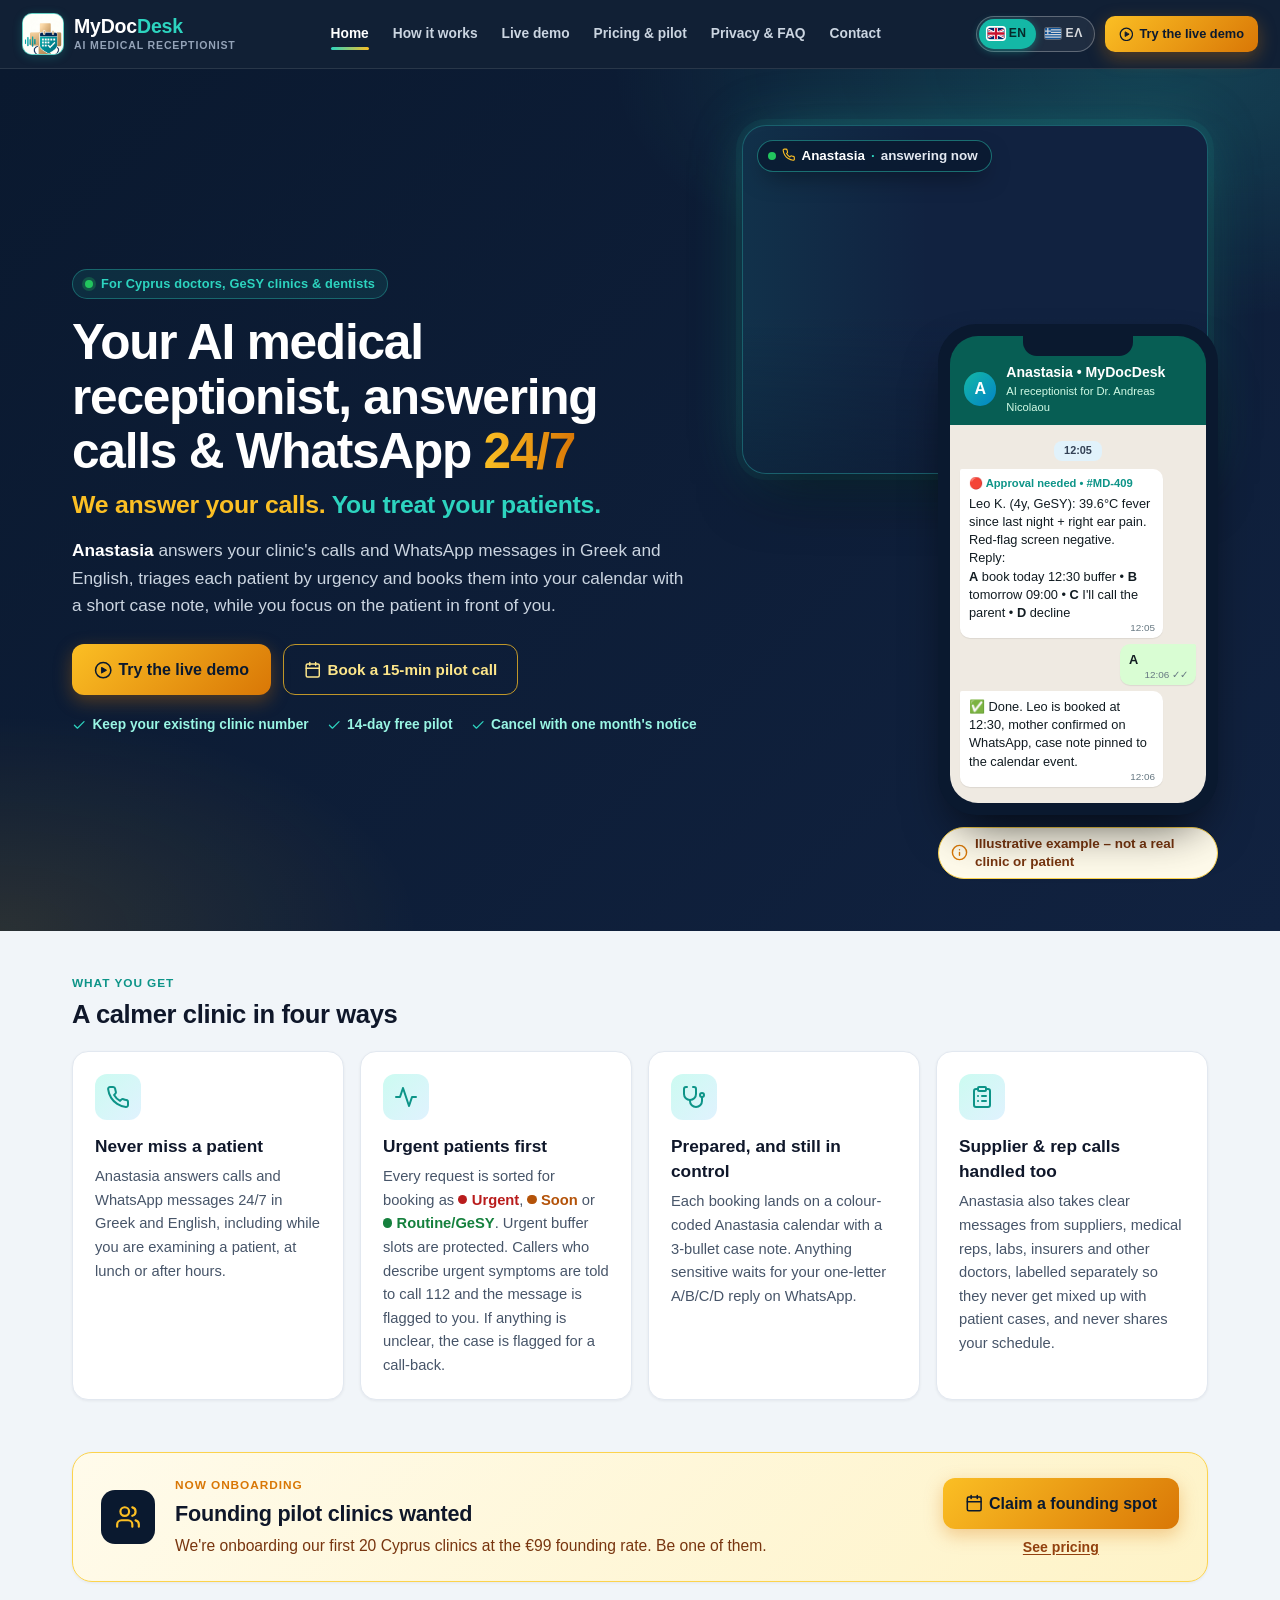
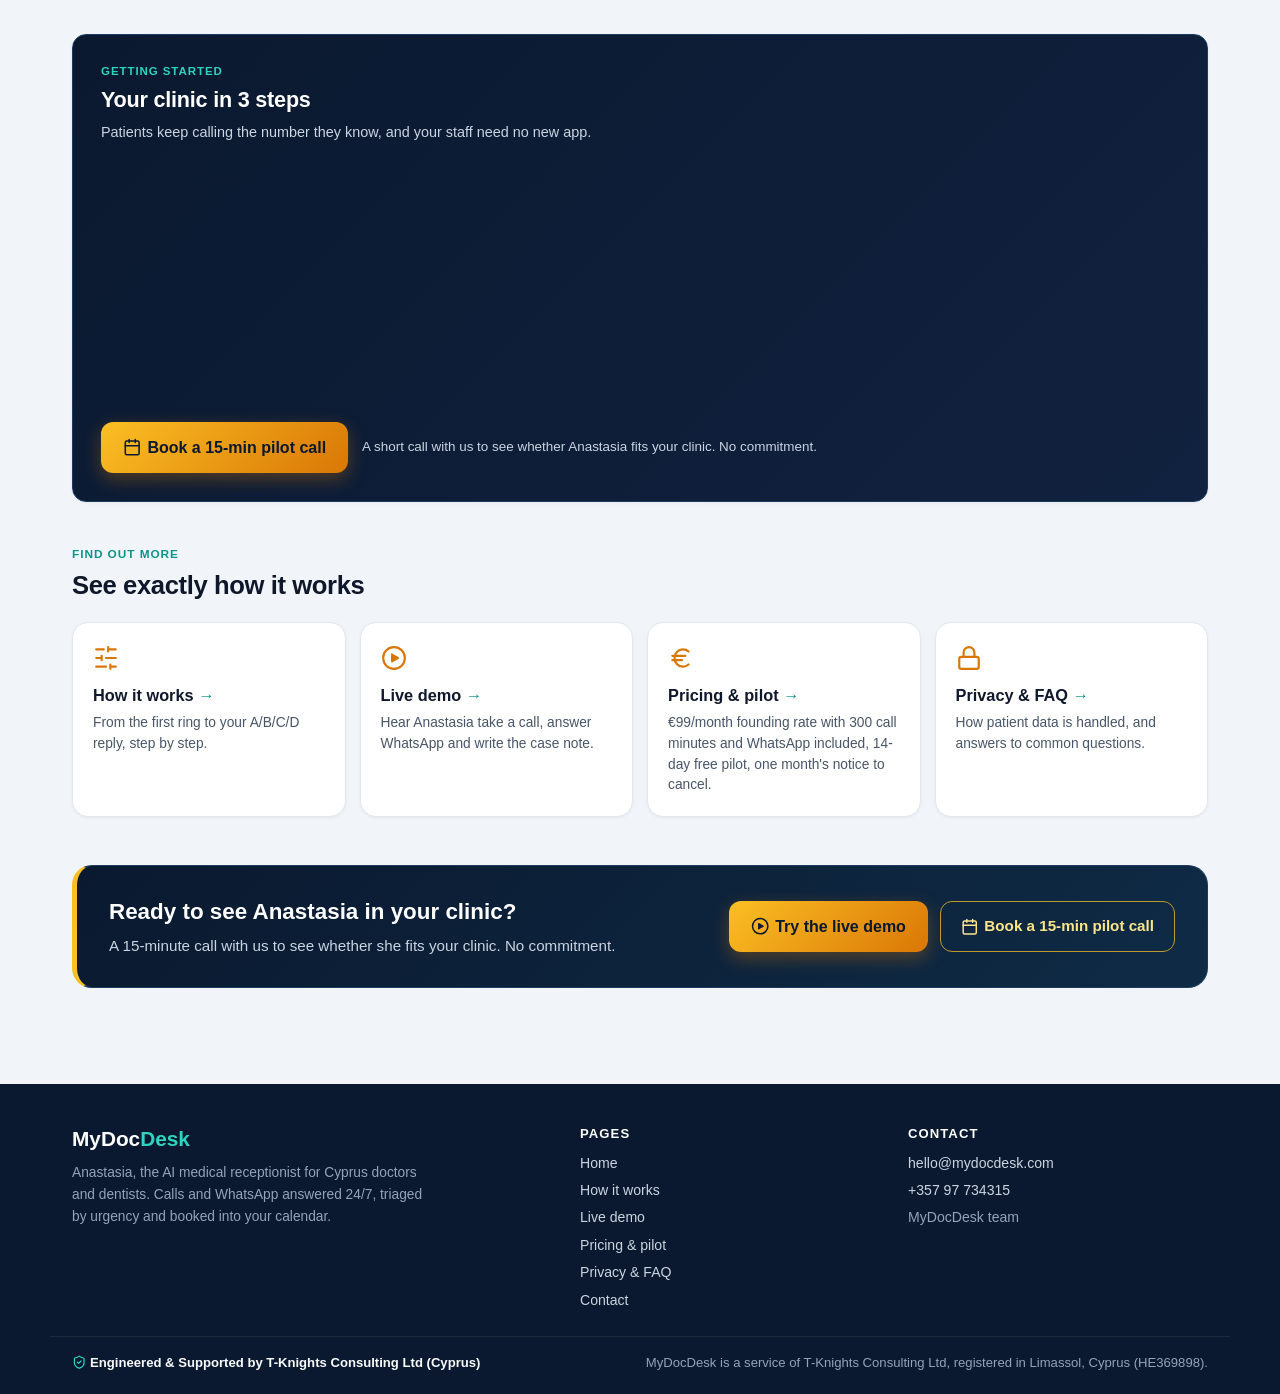
==== index.html @ 10d7e16a "Preview: soften safety/112, retention and AI-disclosure wording (EN/EL); cache-bust 20261103f" ====
<!DOCTYPE html>
<html lang="en">
<head>
  <meta charset="UTF-8" />
  <meta name="viewport" content="width=device-width, initial-scale=1.0" />
  <title data-el="MyDocDesk — AI Ιατρική Γραμματέας για ιατρεία στην Κύπρο">MyDocDesk — AI Medical Receptionist for Cyprus Clinics</title>
  <meta name="description" content="We answer your calls. You treat your patients. MyDocDesk gives Cyprus doctors and dentists an AI medical receptionist, Anastasia, who answers calls and WhatsApp messages 24/7, triages by urgency, writes pre-visit case notes and books patients into the doctor&#x27;s calendar." data-el="Εμείς απαντάμε στις κλήσεις σας. Εσείς φροντίζετε τους ασθενείς σας. Το MyDocDesk δίνει στους γιατρούς και οδοντιάτρους της Κύπρου μια AI ιατρική γραμματέα, την Αναστασία, που απαντά σε κλήσεις και μηνύματα WhatsApp 24/7, ταξινομεί κατά επείγον, συντάσσει σημείωμα πριν από την επίσκεψη και κλείνει ραντεβού στο ημερολόγιο του γιατρού." />
  <link rel="canonical" href="https://mydocdesk.com/" />
  <meta name="theme-color" content="#0a192f" />
  <meta property="og:type" content="website" />
  <meta property="og:site_name" content="MyDocDesk" />
  <meta property="og:url" content="https://mydocdesk.com/" />
  <meta property="og:title" content="MyDocDesk — AI Medical Receptionist for Cyprus Clinics" data-el="MyDocDesk — AI Ιατρική Γραμματέας για ιατρεία στην Κύπρο" />
  <meta property="og:description" content="We answer your calls. You treat your patients. MyDocDesk gives Cyprus doctors and dentists an AI medical receptionist, Anastasia, who answers calls and WhatsApp messages 24/7, triages by urgency, writes pre-visit case notes and books patients into the doctor&#x27;s calendar." data-el="Εμείς απαντάμε στις κλήσεις σας. Εσείς φροντίζετε τους ασθενείς σας. Το MyDocDesk δίνει στους γιατρούς και οδοντιάτρους της Κύπρου μια AI ιατρική γραμματέα, την Αναστασία, που απαντά σε κλήσεις και μηνύματα WhatsApp 24/7, ταξινομεί κατά επείγον, συντάσσει σημείωμα πριν από την επίσκεψη και κλείνει ραντεβού στο ημερολόγιο του γιατρού." />
  <meta property="og:image" content="https://mydocdesk.com/assets/og-preview.png" />
  <meta property="og:image:width" content="1200" />
  <meta property="og:image:height" content="630" />
  <meta property="og:image:alt" content="MyDocDesk — AI Medical Receptionist for Cyprus Clinics" />
  <meta property="og:locale" content="en_GB" />
  <meta property="og:locale:alternate" content="el_GR" />
  <meta name="twitter:card" content="summary_large_image" />
  <meta name="twitter:title" content="MyDocDesk — AI Medical Receptionist for Cyprus Clinics" />
  <meta name="twitter:description" content="We answer your calls. You treat your patients. MyDocDesk gives Cyprus doctors and dentists an AI medical receptionist, Anastasia, who answers calls and WhatsApp messages 24/7, triages by urgency, writes pre-visit case notes and books patients into the doctor&#x27;s calendar." />
  <meta name="twitter:image" content="https://mydocdesk.com/assets/og-preview.png" />
  <meta name="twitter:image:alt" content="MyDocDesk — AI Medical Receptionist for Cyprus Clinics" />
  <link rel="icon" type="image/png" href="./assets/favicon.png" />
  <link rel="apple-touch-icon" href="./assets/icon-schedule-gold-cross.png" />
  <link rel="stylesheet" href="./styles.css?v=20261103f" />
  <link rel="stylesheet" href="./site.css?v=20261103f" />
  <script>
    (function () {
      try {
        var q = new URLSearchParams(location.search).get("lang");
        var l = q === "el" || q === "en" ? q : localStorage.getItem("mydocdesk-lang");
        if (l === "el") {
          document.documentElement.lang = "el";
          document.documentElement.classList.add("i18n-pending");
          setTimeout(function () { document.documentElement.classList.remove("i18n-pending"); }, 2500);
        }
      } catch (e) {}
    })();
  </script>
  <script>
    /* Old single-page links (?tab=, #day-with-anastasia, #privacy-trust) now live on their own pages */
    (function () {
      try {
        var s = new URLSearchParams(location.search), tab = s.get("tab"), h = (location.hash || "").slice(1);
        var demoTabs = ["simulator", "schedule", "marketplace", "logos"];
        if (tab && demoTabs.indexOf(tab) > -1) { location.replace("./demo.html" + location.search + location.hash); return; }
        if (demoTabs.indexOf(h) > -1 || h === "day-with-anastasia") { location.replace("./demo.html" + location.search + "#" + h); return; }
        if (h === "privacy-trust") { location.replace("./privacy-faq.html" + location.search + "#privacy-trust"); }
      } catch (e) {}
    })();
  </script>
  <script>
    /* Opening logo intro: home page only, once per browser session, never with reduced motion */
    (function () {
      try {
        if (sessionStorage.getItem("mydocdesk-intro-seen")) return;
        if (window.matchMedia && matchMedia("(prefers-reduced-motion: reduce)").matches) return;
        if (/[?&]nointro\b/.test(location.search)) return;
        document.documentElement.classList.add("md-intro-on");
      } catch (e) {}
    })();
  </script>
</head>
<body class="mp-page page-home" data-page="home">
  <div class="md-intro" id="md-intro" aria-hidden="true">
    <div class="md-intro-stage">
      <div class="md-intro-halo"></div>
      <div class="md-intro-tile"><img src="./assets/intro-mark.webp" alt="" width="128" height="128" decoding="sync" /></div>
      <div class="md-intro-word" data-no-i18n><span class="brand-name-mydoc">MyDoc</span><span class="brand-name-desk">Desk</span></div>
      <div class="md-intro-wave"><i style="--d:0ms;--h:0.45"></i><i style="--d:90ms;--h:0.8"></i><i style="--d:180ms;--h:1"></i><i style="--d:270ms;--h:0.65"></i><i style="--d:360ms;--h:0.9"></i><i style="--d:450ms;--h:0.55"></i><i style="--d:540ms;--h:0.35"></i></div>
      <div class="md-intro-tag">Intelligent medical reception</div>
    </div>
  </div>
  <script>
    (function () {
      var root = document.documentElement, el = document.getElementById("md-intro");
      if (!el) return;
      if (!root.classList.contains("md-intro-on")) { el.parentNode.removeChild(el); return; }
      try { sessionStorage.setItem("mydocdesk-intro-seen", "1"); } catch (e) {}
      var done = false, evs = ["pointerdown", "keydown", "wheel", "touchstart"];
      function end(skip) {
        if (done) return; done = true;
        evs.forEach(function (n) { window.removeEventListener(n, onSkip, true); });
        el.classList.add(skip ? "is-skip" : "is-out");
        setTimeout(function () { if (el.parentNode) el.parentNode.removeChild(el); root.classList.remove("md-intro-on"); }, skip ? 240 : 480);
      }
      function onSkip() { end(true); }
      evs.forEach(function (n) { window.addEventListener(n, onSkip, { capture: true, passive: true }); });
      setTimeout(function () { end(false); }, 1550);
    })();
  </script>
  <a class="skip-link" href="#main">Skip to content</a>
  <header class="site-header" id="site-header">
    <div class="site-header-inner">
      <a class="site-brand" href="./index.html" aria-label="MyDocDesk home">
        <img src="./assets/icon-schedule-gold-cross.png" alt="MyDocDesk Logo" class="brand-logo-img" width="44" height="44" />
        <span class="site-brand-text">
          <span class="site-brand-name" data-no-i18n><span class="brand-name-mydoc">MyDoc</span><span class="brand-name-desk">Desk</span></span>
          <span class="site-brand-tag">AI Medical Receptionist</span>
        </span>
      </a>
      <nav class="site-nav" id="site-nav" aria-label="Main menu">
        <a href="./index.html" class="site-nav-link active" aria-current="page" data-page="home">Home</a>
        <a href="./how-it-works.html" class="site-nav-link" data-page="how">How it works</a>
        <a href="./demo.html" class="site-nav-link" data-page="demo">Live demo</a>
        <a href="./pricing.html" class="site-nav-link" data-page="pricing">Pricing &amp; pilot</a>
        <a href="./privacy-faq.html" class="site-nav-link" data-page="privacy">Privacy &amp; FAQ</a>
        <a href="./contact.html" class="site-nav-link" data-page="contact">Contact</a>
        <a href="./demo.html" class="pilot-cta-btn site-nav-cta"><svg class="ico ico-play" viewBox="0 0 24 24" width="1em" height="1em" fill="none" stroke="currentColor" stroke-width="2" stroke-linecap="round" stroke-linejoin="round" aria-hidden="true" focusable="false"><circle cx="12" cy="12" r="10"/><path d="M10 8.5v7l6-3.5z" fill="currentColor" stroke-width="1.5"/></svg> Try the live demo</a>
      </nav>
      <div class="site-header-actions">
        <div class="lang-switch" id="lang-switch" role="group" aria-label="Language / Γλώσσα">
          <button type="button" class="lang-switch-btn active" data-lang="en" aria-pressed="true" onclick="setSiteLanguage('en')" title="English" lang="en"><svg class="flag-ico" viewBox="0 0 60 30" width="16" height="11" preserveAspectRatio="xMidYMid slice" aria-hidden="true" focusable="false"><clipPath id="flag-uk-t"><path d="M30,15 h30 v15 z v15 h-30 z h-30 v-15 z v-15 h30 z"/></clipPath><path d="M0,0 v30 h60 v-30 z" fill="#012169"/><path d="M0,0 L60,30 M60,0 L0,30" stroke="#fff" stroke-width="6"/><path d="M0,0 L60,30 M60,0 L0,30" clip-path="url(#flag-uk-t)" stroke="#C8102E" stroke-width="4"/><path d="M30,0 v30 M0,15 h60" stroke="#fff" stroke-width="10"/><path d="M30,0 v30 M0,15 h60" stroke="#C8102E" stroke-width="6"/></svg><span>EN</span></button>
          <button type="button" class="lang-switch-btn" data-lang="el" aria-pressed="false" onclick="setSiteLanguage('el')" title="Ελληνικά" lang="el"><svg class="flag-ico" viewBox="0 0 27 18" width="16" height="11" preserveAspectRatio="xMidYMid slice" aria-hidden="true" focusable="false"><rect width="27" height="18" fill="#0D5EAF"/><path fill="#fff" d="M0 2h27v2H0zM0 6h27v2H0zM0 10h27v2H0zM0 14h27v2H0z"/><rect width="10" height="10" fill="#0D5EAF"/><path fill="#fff" d="M4 0h2v10H4zM0 4h10v2H0z"/></svg><span>ΕΛ</span></button>
        </div>
        <a href="./demo.html" class="pilot-cta-btn header-cta"><svg class="ico ico-play" viewBox="0 0 24 24" width="1em" height="1em" fill="none" stroke="currentColor" stroke-width="2" stroke-linecap="round" stroke-linejoin="round" aria-hidden="true" focusable="false"><circle cx="12" cy="12" r="10"/><path d="M10 8.5v7l6-3.5z" fill="currentColor" stroke-width="1.5"/></svg> Try the live demo</a>
        <button type="button" class="nav-toggle" id="nav-toggle" aria-expanded="false" aria-controls="site-nav" aria-label="Open menu">
          <svg viewBox="0 0 24 24" width="22" height="22" aria-hidden="true" focusable="false"><path class="nt-open" d="M3 6h18M3 12h18M3 18h18" stroke="currentColor" stroke-width="2.2" stroke-linecap="round" fill="none"/><path class="nt-close" d="M5 5l14 14M19 5L5 19" stroke="currentColor" stroke-width="2.2" stroke-linecap="round" fill="none"/></svg>
        </button>
      </div>
    </div>
  </header>

  <main class="mp-main" id="main">
    <section class="mp-hero">
      <div class="mp-hero-copy">
        <div class="mp-eyebrow mp-eyebrow-light"><span class="pulse-dot" aria-hidden="true"></span><span>For Cyprus doctors, GeSY clinics &amp; dentists</span></div>
        <h1>Your AI medical receptionist, answering calls &amp; WhatsApp <span class="mp-hl">24/7</span></h1>
        <p class="mp-tagline"><span class="mp-tag-a">We answer your calls.</span> <span class="mp-tag-b">You treat your patients.</span></p>
        <p class="mp-hero-lead"><strong>Anastasia</strong> answers your clinic's calls and WhatsApp messages in Greek and English, triages each patient by urgency and books them into your calendar with a short case note, while you focus on the patient in front of you.</p>
        <div class="mp-hero-actions">
          <a href="./demo.html" class="pilot-cta-btn large"><svg class="ico ico-play" viewBox="0 0 24 24" width="1em" height="1em" fill="none" stroke="currentColor" stroke-width="2" stroke-linecap="round" stroke-linejoin="round" aria-hidden="true" focusable="false"><circle cx="12" cy="12" r="10"/><path d="M10 8.5v7l6-3.5z" fill="currentColor" stroke-width="1.5"/></svg> Try the live demo</a>
          <a href="./contact.html" class="mp-btn-ghost js-pilot-cta" id="btn-pilot-hero"><svg class="ico ico-calendar" viewBox="0 0 24 24" width="1em" height="1em" fill="none" stroke="currentColor" stroke-width="2" stroke-linecap="round" stroke-linejoin="round" aria-hidden="true" focusable="false"><rect x="3" y="4" width="18" height="18" rx="2"/><path d="M16 2v4M8 2v4M3 10h18"/></svg> Book a 15-min pilot call</a>
        </div>
        <ul class="mp-hero-facts">
          <li><svg class="ico ico-check" viewBox="0 0 24 24" width="1em" height="1em" fill="none" stroke="currentColor" stroke-width="2" stroke-linecap="round" stroke-linejoin="round" aria-hidden="true" focusable="false"><path d="M20 6 9 17l-5-5"/></svg> Keep your existing clinic number</li>
          <li><svg class="ico ico-check" viewBox="0 0 24 24" width="1em" height="1em" fill="none" stroke="currentColor" stroke-width="2" stroke-linecap="round" stroke-linejoin="round" aria-hidden="true" focusable="false"><path d="M20 6 9 17l-5-5"/></svg> 14-day free pilot</li>
          <li><svg class="ico ico-check" viewBox="0 0 24 24" width="1em" height="1em" fill="none" stroke="currentColor" stroke-width="2" stroke-linecap="round" stroke-linejoin="round" aria-hidden="true" focusable="false"><path d="M20 6 9 17l-5-5"/></svg> Cancel with one month's notice</li>
        </ul>
      </div>
      <figure class="mp-hero-photo">
        <picture>
          <source type="image/webp" srcset="./assets/hero/anastasia-reception-480.webp 480w, ./assets/hero/anastasia-reception-768.webp 768w, ./assets/hero/anastasia-reception-1024.webp 1024w" sizes="(max-width: 900px) calc(100vw - 32px), 520px" />
          <img src="./assets/hero/anastasia-reception-768.jpg" width="768" height="576" fetchpriority="high" decoding="async"
               alt="A smiling receptionist with a headset at a bright clinic reception desk: Anastasia answers your clinic&#x27;s phone" />
        </picture>
        <figcaption class="mp-hero-chip"><span class="mp-chip-dot" aria-hidden="true"></span><span class="mp-chip-ico" aria-hidden="true"><svg class="ico ico-phone" viewBox="0 0 24 24" width="1em" height="1em" fill="none" stroke="currentColor" stroke-width="2" stroke-linecap="round" stroke-linejoin="round" aria-hidden="true" focusable="false"><path d="M22 16.92v3a2 2 0 0 1-2.18 2 19.79 19.79 0 0 1-8.63-3.07 19.5 19.5 0 0 1-6-6 19.79 19.79 0 0 1-3.07-8.67A2 2 0 0 1 4.11 2h3a2 2 0 0 1 2 1.72c.13.96.36 1.9.7 2.81a2 2 0 0 1-.45 2.11L8.09 9.91a16 16 0 0 0 6 6l1.27-1.27a2 2 0 0 1 2.11-.45c.91.34 1.85.57 2.81.7A2 2 0 0 1 22 16.92z"/></svg></span> <strong>Anastasia</strong> <span class="mp-chip-sep" aria-hidden="true">·</span> <span>answering now</span></figcaption>
      </figure>
      <div class="mp-hero-visual">
        <div class="phone-frame mp-hero-phone" role="img" aria-label="Example: the doctor approves an urgent booking on WhatsApp with one letter">
          <div class="phone-notch" aria-hidden="true"></div>
          <div class="phone-header">
            <div class="phone-avatar" aria-hidden="true">A</div>
            <div>
              <div class="phone-contact">Anastasia • MyDocDesk</div>
              <div class="phone-status">AI receptionist for Dr. Andreas Nicolaou</div>
            </div>
          </div>
          <div class="phone-thread">
              <div class="day-time-sep">12:05</div>
              <div class="bubble in">
                <div class="bubble-tag">🔴 Approval needed • #MD-409</div>
                Leo K. (4y, GeSY): 39.6°C fever since last night + right ear pain. Red-flag screen negative. Reply:<br/>
                <strong>A</strong> book today 12:30 buffer • <strong>B</strong> tomorrow 09:00 • <strong>C</strong> I'll call the parent • <strong>D</strong> decline
                <span class="bubble-meta">12:05</span>
              </div>
              <div class="bubble out">A<span class="bubble-meta">12:06 ✓✓</span></div>
              <div class="bubble in">
                ✅ Done. Leo is booked at 12:30, mother confirmed on WhatsApp, case note pinned to the calendar event.
                <span class="bubble-meta">12:06</span>
              </div>
          </div>
        </div>
        <p class="mp-illustrative"><svg class="ico ico-info" viewBox="0 0 24 24" width="1em" height="1em" fill="none" stroke="currentColor" stroke-width="2" stroke-linecap="round" stroke-linejoin="round" aria-hidden="true" focusable="false"><circle cx="12" cy="12" r="10"/><path d="M12 16v-4M12 8h.01"/></svg><span>Illustrative example – not a real clinic or patient</span></p>
      </div>
    </section>

    <section class="mp-section" aria-labelledby="benefits-title">
      <div class="mp-section-head">
        <div class="mp-eyebrow">What you get</div>
        <h2 id="benefits-title">A calmer clinic in four ways</h2>
      </div>
      <div class="mp-benefits mp-benefits-4">
        <article class="mp-benefit">
          <div class="mp-benefit-ico" aria-hidden="true"><svg class="ico ico-phone" viewBox="0 0 24 24" width="1em" height="1em" fill="none" stroke="currentColor" stroke-width="2" stroke-linecap="round" stroke-linejoin="round" aria-hidden="true" focusable="false"><path d="M22 16.92v3a2 2 0 0 1-2.18 2 19.79 19.79 0 0 1-8.63-3.07 19.5 19.5 0 0 1-6-6 19.79 19.79 0 0 1-3.07-8.67A2 2 0 0 1 4.11 2h3a2 2 0 0 1 2 1.72c.13.96.36 1.9.7 2.81a2 2 0 0 1-.45 2.11L8.09 9.91a16 16 0 0 0 6 6l1.27-1.27a2 2 0 0 1 2.11-.45c.91.34 1.85.57 2.81.7A2 2 0 0 1 22 16.92z"/></svg></div>
          <h3>Never miss a patient</h3>
          <p>Anastasia answers calls and WhatsApp messages 24/7 in Greek and English, including while you are examining a patient, at lunch or after hours.</p>
        </article>
        <article class="mp-benefit">
          <div class="mp-benefit-ico" aria-hidden="true"><svg class="ico ico-activity" viewBox="0 0 24 24" width="1em" height="1em" fill="none" stroke="currentColor" stroke-width="2" stroke-linecap="round" stroke-linejoin="round" aria-hidden="true" focusable="false"><path d="M22 12h-4l-3 9L9 3l-3 9H2"/></svg></div>
          <h3>Urgent patients first</h3>
          <p>Every request is sorted for booking as <strong class="tri-t p1">Urgent</strong>, <strong class="tri-t p2">Soon</strong> or <strong class="tri-t p3">Routine/GeSY</strong>. Urgent buffer slots are protected. Callers who describe urgent symptoms are told to call 112 and the message is flagged to you. If anything is unclear, the case is flagged for a call-back.</p>
        </article>
        <article class="mp-benefit">
          <div class="mp-benefit-ico" aria-hidden="true"><svg class="ico ico-stethoscope" viewBox="0 0 24 24" width="1em" height="1em" fill="none" stroke="currentColor" stroke-width="2" stroke-linecap="round" stroke-linejoin="round" aria-hidden="true" focusable="false"><path d="M5 2H4a2 2 0 0 0-2 2v5a6 6 0 0 0 12 0V4a2 2 0 0 0-2-2h-1"/><path d="M8 15v1a6 6 0 0 0 12 0v-4"/><circle cx="20" cy="10" r="2"/></svg></div>
          <h3>Prepared, and still in control</h3>
          <p>Each booking lands on a colour-coded Anastasia calendar with a 3-bullet case note. Anything sensitive waits for your one-letter A/B/C/D reply on WhatsApp.</p>
        </article>
        <article class="mp-benefit" id="benefit-nonpatient">
          <div class="mp-benefit-ico" aria-hidden="true"><svg class="ico ico-clipboard" viewBox="0 0 24 24" width="1em" height="1em" fill="none" stroke="currentColor" stroke-width="2" stroke-linecap="round" stroke-linejoin="round" aria-hidden="true" focusable="false"><rect x="8" y="2" width="8" height="4" rx="1"/><path d="M16 4h2a2 2 0 0 1 2 2v14a2 2 0 0 1-2 2H6a2 2 0 0 1-2-2V6a2 2 0 0 1 2-2h2"/><path d="M12 11h4M12 16h4M8 11h.01M8 16h.01"/></svg></div>
          <h3>Supplier &amp; rep calls handled too</h3>
          <p>Anastasia also takes clear messages from suppliers, medical reps, labs, insurers and other doctors, labelled separately so they never get mixed up with patient cases, and never shares your schedule.</p>
        </article>
      </div>
    </section>

    <section class="mp-section mp-pilot-band-wrap" aria-labelledby="pilot-band-title">
      <div class="mp-pilot-band">
        <div class="mp-pilot-band-ico" aria-hidden="true"><svg class="ico ico-users" viewBox="0 0 24 24" width="1em" height="1em" fill="none" stroke="currentColor" stroke-width="2" stroke-linecap="round" stroke-linejoin="round" aria-hidden="true" focusable="false"><path d="M16 21v-2a4 4 0 0 0-4-4H6a4 4 0 0 0-4 4v2"/><circle cx="9" cy="7" r="4"/><path d="M22 21v-2a4 4 0 0 0-3-3.87M16 3.13a4 4 0 0 1 0 7.75"/></svg></div>
        <div class="mp-pilot-band-copy">
          <div class="mp-eyebrow">Now onboarding</div>
          <h2 id="pilot-band-title">Founding pilot clinics wanted</h2>
          <p>We're onboarding our first 20 Cyprus clinics at the €99 founding rate. Be one of them.</p>
        </div>
        <div class="mp-pilot-band-actions">
          <a href="./contact.html" class="pilot-cta-btn js-pilot-cta large"><svg class="ico ico-calendar" viewBox="0 0 24 24" width="1em" height="1em" fill="none" stroke="currentColor" stroke-width="2" stroke-linecap="round" stroke-linejoin="round" aria-hidden="true" focusable="false"><rect x="3" y="4" width="18" height="18" rx="2"/><path d="M16 2v4M8 2v4M3 10h18"/></svg> Claim a founding spot</a>
          <a href="./pricing.html" class="mp-pilot-band-link">See pricing</a>
        </div>
      </div>
    </section>

    <div class="mp-steps-wrap">
      <section class="info-section setup-section" id="clinic-3-steps" aria-labelledby="setup-title">
        <div class="info-section-head">
          <div class="info-eyebrow">Getting started</div>
          <h2 id="setup-title" class="info-title">Your clinic in 3 steps</h2>
          <p class="info-lead">Patients keep calling the number they know, and your staff need no new app.</p>
        </div>
        <ol class="setup-steps">
          <li class="setup-step">
            <span class="setup-num" aria-hidden="true">1</span>
            <h3>Forward your existing number</h3>
            <p>Set your clinic landline or mobile to forward calls to Anastasia <strong>when the line is busy or not answered</strong>. Patients keep calling the number they already know.</p>
            <p class="setup-note"><svg class="ico ico-phone" viewBox="0 0 24 24" width="1em" height="1em" fill="none" stroke="currentColor" stroke-width="2" stroke-linecap="round" stroke-linejoin="round" aria-hidden="true" focusable="false"><path d="M22 16.92v3a2 2 0 0 1-2.18 2 19.79 19.79 0 0 1-8.63-3.07 19.5 19.5 0 0 1-6-6 19.79 19.79 0 0 1-3.07-8.67A2 2 0 0 1 4.11 2h3a2 2 0 0 1 2 1.72c.13.96.36 1.9.7 2.81a2 2 0 0 1-.45 2.11L8.09 9.91a16 16 0 0 0 6 6l1.27-1.27a2 2 0 0 1 2.11-.45c.91.34 1.85.57 2.81.7A2 2 0 0 1 22 16.92z"/></svg> Landlines work too. Conditional call forwarding (busy / no answer) is a standard feature on most landline and mobile plans.</p>
          </li>
          <li class="setup-step">
            <span class="setup-num" aria-hidden="true">2</span>
            <h3>Set up your clinic WhatsApp</h3>
            <p>Anastasia answers on the official WhatsApp Business Platform, either on a dedicated MyDocDesk line for your clinic or on your existing business number moved to the platform. She answers messages and voice notes, sends confirmations and collects photos or lab results before the visit.</p>
          </li>
          <li class="setup-step">
            <span class="setup-num" aria-hidden="true">3</span>
            <h3>Choose your rules</h3>
            <p>Set your booking hours, which slots are kept as urgent buffers, and what needs your A/B/C/D approval. Change them at any time.</p>
          </li>
        </ol>
        <div class="setup-cta-row">
          <a href="./contact.html" class="pilot-cta-btn js-pilot-cta large" id="btn-pilot-steps"><svg class="ico ico-calendar" viewBox="0 0 24 24" width="1em" height="1em" fill="none" stroke="currentColor" stroke-width="2" stroke-linecap="round" stroke-linejoin="round" aria-hidden="true" focusable="false"><rect x="3" y="4" width="18" height="18" rx="2"/><path d="M16 2v4M8 2v4M3 10h18"/></svg> Book a 15-min pilot call</a>
          <span class="setup-cta-note">A short call with us to see whether Anastasia fits your clinic. No commitment.</span>
        </div>
      </section>
    </div>

    <section class="mp-section mp-explore" aria-labelledby="explore-title">
      <div class="mp-section-head">
        <div class="mp-eyebrow">Find out more</div>
        <h2 id="explore-title">See exactly how it works</h2>
      </div>
      <div class="mp-explore-grid">
        <a class="mp-explore-card" href="./how-it-works.html">
          <span class="mp-explore-ico" aria-hidden="true"><svg class="ico ico-sliders" viewBox="0 0 24 24" width="1em" height="1em" fill="none" stroke="currentColor" stroke-width="2" stroke-linecap="round" stroke-linejoin="round" aria-hidden="true" focusable="false"><path d="M21 4h-7M10 4H3M21 12h-9M8 12H3M21 20h-5M12 20H3M14 2v4M8 10v4M16 18v4"/></svg></span>
          <strong>How it works</strong>
          <span>From the first ring to your A/B/C/D reply, step by step.</span>
        </a>
        <a class="mp-explore-card" href="./demo.html">
          <span class="mp-explore-ico" aria-hidden="true"><svg class="ico ico-play" viewBox="0 0 24 24" width="1em" height="1em" fill="none" stroke="currentColor" stroke-width="2" stroke-linecap="round" stroke-linejoin="round" aria-hidden="true" focusable="false"><circle cx="12" cy="12" r="10"/><path d="M10 8.5v7l6-3.5z" fill="currentColor" stroke-width="1.5"/></svg></span>
          <strong>Live demo</strong>
          <span>Hear Anastasia take a call, answer WhatsApp and write the case note.</span>
        </a>
        <a class="mp-explore-card" href="./pricing.html">
          <span class="mp-explore-ico" aria-hidden="true"><svg class="ico ico-euro" viewBox="0 0 24 24" width="1em" height="1em" fill="none" stroke="currentColor" stroke-width="2" stroke-linecap="round" stroke-linejoin="round" aria-hidden="true" focusable="false"><path d="M4 10h12M4 14h9"/><path d="M19 6a7.7 7.7 0 0 0-5.2-2A7.9 7.9 0 0 0 6 12c0 4.4 3.5 8 7.8 8 2 0 3.8-.8 5.2-2"/></svg></span>
          <strong>Pricing &amp; pilot</strong>
          <span>€99/month founding rate with 300 call minutes and WhatsApp included, 14-day free pilot, one month's notice to cancel.</span>
        </a>
        <a class="mp-explore-card" href="./privacy-faq.html">
          <span class="mp-explore-ico" aria-hidden="true"><svg class="ico ico-lock" viewBox="0 0 24 24" width="1em" height="1em" fill="none" stroke="currentColor" stroke-width="2" stroke-linecap="round" stroke-linejoin="round" aria-hidden="true" focusable="false"><rect x="3" y="11" width="18" height="11" rx="2"/><path d="M7 11V7a5 5 0 0 1 10 0v4"/></svg></span>
          <strong>Privacy &amp; FAQ</strong>
          <span>How patient data is handled, and answers to common questions.</span>
        </a>
      </div>
    </section>

    <section class="mp-cta-band" aria-label="Book a pilot call">
      <div class="mp-cta-copy">
        <h2>Ready to see Anastasia in your clinic?</h2>
        <p>A 15-minute call with us to see whether she fits your clinic. No commitment.</p>
      </div>
      <div class="mp-cta-actions">
        <a href="./demo.html" class="pilot-cta-btn large"><svg class="ico ico-play" viewBox="0 0 24 24" width="1em" height="1em" fill="none" stroke="currentColor" stroke-width="2" stroke-linecap="round" stroke-linejoin="round" aria-hidden="true" focusable="false"><circle cx="12" cy="12" r="10"/><path d="M10 8.5v7l6-3.5z" fill="currentColor" stroke-width="1.5"/></svg> Try the live demo</a>
        <a href="./contact.html" class="mp-btn-ghost js-pilot-cta"><svg class="ico ico-calendar" viewBox="0 0 24 24" width="1em" height="1em" fill="none" stroke="currentColor" stroke-width="2" stroke-linecap="round" stroke-linejoin="round" aria-hidden="true" focusable="false"><rect x="3" y="4" width="18" height="18" rx="2"/><path d="M16 2v4M8 2v4M3 10h18"/></svg> Book a 15-min pilot call</a>
      </div>
    </section>
  </main>

  <footer class="site-footer mp-footer">
    <div class="mp-footer-grid">
      <div class="mp-footer-col mp-footer-brand">
        <div class="mp-footer-logo" data-no-i18n><span class="brand-name-mydoc">MyDoc</span><span class="brand-name-desk">Desk</span></div>
        <p>Anastasia, the AI medical receptionist for Cyprus doctors and dentists. Calls and WhatsApp answered 24/7, triaged by urgency and booked into your calendar.</p>
      </div>
      <nav class="mp-footer-col" aria-label="Footer menu">
        <div class="mp-footer-title">Pages</div>
        <ul>
          <li><a href="./index.html">Home</a></li>
          <li><a href="./how-it-works.html">How it works</a></li>
          <li><a href="./demo.html">Live demo</a></li>
          <li><a href="./pricing.html">Pricing &amp; pilot</a></li>
          <li><a href="./privacy-faq.html">Privacy &amp; FAQ</a></li>
          <li><a href="./contact.html">Contact</a></li>
        </ul>
      </nav>
      <div class="mp-footer-col">
        <div class="mp-footer-title">Contact</div>
        <ul>
          <li><a href="mailto:hello@mydocdesk.com" data-no-i18n>hello@mydocdesk.com</a></li>
          <li><a href="tel:+35797734315" data-no-i18n>+357 97 734315</a></li>
          <li>MyDocDesk team</li>
        </ul>
      </div>
    </div>
    <div class="mp-footer-bottom">
      <div class="site-footer-trust" data-no-i18n><svg class="ico ico-shield-check" viewBox="0 0 24 24" width="1em" height="1em" fill="none" stroke="currentColor" stroke-width="2" stroke-linecap="round" stroke-linejoin="round" aria-hidden="true" focusable="false"><path d="M20 13c0 5-3.5 7.5-7.66 8.95a1 1 0 0 1-.67-.01C7.5 20.5 4 18 4 13V6a1 1 0 0 1 1-1c2 0 4.5-1.2 6.24-2.72a1.17 1.17 0 0 1 1.52 0C14.51 3.81 17 5 19 5a1 1 0 0 1 1 1z"/><path d="m9 12 2 2 4-4"/></svg> <strong>Engineered &amp; Supported by T-Knights Consulting Ltd (Cyprus)</strong></div>
      <div class="site-footer-legal">MyDocDesk is a service of T-Knights Consulting Ltd, registered in Limassol, Cyprus (HE369898).</div>
    </div>
  </footer>

  <nav class="mobile-quick-jump mp-bottom-bar" aria-label="Quick links">
    <a href="./index.html" class="mjump-btn active" aria-current="page"><span class="mj-ico" aria-hidden="true"><svg class="ico ico-home" viewBox="0 0 24 24" width="1em" height="1em" fill="none" stroke="currentColor" stroke-width="2" stroke-linecap="round" stroke-linejoin="round" aria-hidden="true" focusable="false"><path d="M3 9.5 12 3l9 6.5V20a1 1 0 0 1-1 1h-5v-6H9v6H4a1 1 0 0 1-1-1z"/></svg></span><span class="mj-lbl">Home</span></a>
    <a href="./how-it-works.html" class="mjump-btn"><span class="mj-ico" aria-hidden="true"><svg class="ico ico-sliders" viewBox="0 0 24 24" width="1em" height="1em" fill="none" stroke="currentColor" stroke-width="2" stroke-linecap="round" stroke-linejoin="round" aria-hidden="true" focusable="false"><path d="M21 4h-7M10 4H3M21 12h-9M8 12H3M21 20h-5M12 20H3M14 2v4M8 10v4M16 18v4"/></svg></span><span class="mj-lbl">How</span></a>
    <a href="./demo.html" class="mjump-btn"><span class="mj-ico" aria-hidden="true"><svg class="ico ico-play" viewBox="0 0 24 24" width="1em" height="1em" fill="none" stroke="currentColor" stroke-width="2" stroke-linecap="round" stroke-linejoin="round" aria-hidden="true" focusable="false"><circle cx="12" cy="12" r="10"/><path d="M10 8.5v7l6-3.5z" fill="currentColor" stroke-width="1.5"/></svg></span><span class="mj-lbl">Demo</span></a>
    <a href="./pricing.html" class="mjump-btn"><span class="mj-ico" aria-hidden="true"><svg class="ico ico-euro" viewBox="0 0 24 24" width="1em" height="1em" fill="none" stroke="currentColor" stroke-width="2" stroke-linecap="round" stroke-linejoin="round" aria-hidden="true" focusable="false"><path d="M4 10h12M4 14h9"/><path d="M19 6a7.7 7.7 0 0 0-5.2-2A7.9 7.9 0 0 0 6 12c0 4.4 3.5 8 7.8 8 2 0 3.8-.8 5.2-2"/></svg></span><span class="mj-lbl">Pricing</span></a>
    <a href="./contact.html" class="mjump-btn"><span class="mj-ico" aria-hidden="true"><svg class="ico ico-mail" viewBox="0 0 24 24" width="1em" height="1em" fill="none" stroke="currentColor" stroke-width="2" stroke-linecap="round" stroke-linejoin="round" aria-hidden="true" focusable="false"><rect x="2" y="4" width="20" height="16" rx="2"/><path d="m22 7-10 6L2 7"/></svg></span><span class="mj-lbl">Contact</span></a>
  </nav>

  <script src="./i18n.js?v=20261103f"></script>
  <script src="./i18n-el.js?v=20261103f"></script>
  <script src="./site.js?v=20261103f"></script>
</body>
</html>
---- styles.css ----
:root {
  --bg-page: #f1f5f9;
  --bg-surface: #ffffff;
  --bg-subtle: #e2e8f0;
  --bg-navy: #0a192f;
  --bg-navy-light: #112240;
  --text-primary: #0f172a;
  --text-secondary: #334155;
  --text-muted: #64748b;
  --border-color: #cbd5e1;
  --border-subtle: #e2e8f0;
  --accent-teal: #0d9488;
  --accent-teal-bright: #14b8a6;
  --accent-sky: #0284c7;
  --accent-gold: #d97706;
  --prio-red: #dc2626;
  --prio-red-bg: #fef2f2;
  --prio-red-border: #fca5a5;
  --prio-amber: #d97706;
  --prio-amber-bg: #fffbeb;
  --prio-amber-border: #fcd34d;
  --prio-green: #16a34a;
  --prio-green-bg: #f0fdf4;
  --prio-green-border: #86efac;
  --whatsapp-green: #075e54;
  --whatsapp-teal: #128c7e;
  --whatsapp-chat-bg: #efeae2;
  --whatsapp-out: #d9fdd3;
  --radius-lg: 14px;
  --radius-md: 10px;
  --shadow-sm: 0 1px 3px rgba(15, 23, 42, 0.06);
  --shadow-md: 0 6px 18px rgba(15, 23, 42, 0.08);
}

*,
*::before,
*::after {
  box-sizing: border-box;
  margin: 0;
  padding: 0;
}

html,
body {
  width: 100%;
  max-width: 100vw;
  overflow-x: hidden;
}

body {
  font-family: -apple-system, BlinkMacSystemFont, "Inter", "Segoe UI", Roboto, sans-serif;
  background-color: var(--bg-page);
  color: var(--text-primary);
  line-height: 1.45;
  -webkit-font-smoothing: antialiased;
  -webkit-text-size-adjust: 100%;
}

img,
svg,
video,
canvas,
input,
select,
textarea,
button {
  max-width: 100%;
}

/* Prevent horizontal overflow on all grid/flex children */
.simulator-grid > *,
.customizer-presets > *,
.story-stepper-grid > *,
.brand-switcher-grid > *,
.roi-grid > *,
.roi-results-col > *,
.dashboard-split > *,
.kpi-grid > *,
.marketplace-grid > *,
.logo-studio-grid > * {
  min-width: 0;
  max-width: 100%;
}

/* Top Navigation Bar */
.topbar {
  background: var(--bg-navy);
  color: #ffffff;
  padding: 12px 22px;
  display: flex;
  align-items: center;
  justify-content: space-between;
  flex-wrap: wrap;
  gap: 12px;
  border-bottom: 1px solid rgba(255, 255, 255, 0.12);
  position: sticky;
  top: 0;
  z-index: 100;
  width: 100%;
}

.brand-cluster {
  display: flex;
  align-items: center;
  flex-wrap: wrap;
  gap: 12px;
  min-width: 0;
}

.brand-logo {
  display: flex;
  align-items: center;
  gap: 11px;
  min-width: 0;
}

.brand-logo-img {
  width: 44px;
  height: 44px;
  border-radius: 10px;
  object-fit: cover;
  background: #ffffff;
  border: 1.5px solid rgba(20, 184, 166, 0.65);
  box-shadow: 0 2px 10px rgba(20, 184, 166, 0.25);
  flex-shrink: 0;
}

.brand-title-wrap {
  display: flex;
  flex-direction: column;
  min-width: 0;
}

.brand-title-row {
  display: flex;
  align-items: center;
  flex-wrap: wrap;
  gap: 8px;
  font-weight: 800;
  font-size: 1.24rem;
  letter-spacing: -0.02em;
}

.brand-name-mydoc {
  color: #ffffff;
}

.brand-name-desk {
  color: #2dd4bf;
}

.brand-name-ai {
  color: #38bdf8;
}

.domain-pill {
  background: rgba(45, 212, 191, 0.16);
  color: #5eead4;
  border: 1px solid rgba(45, 212, 191, 0.4);
  padding: 2px 9px;
  border-radius: 999px;
  font-size: 0.73rem;
  font-weight: 700;
  font-family: ui-monospace, SFMono-Regular, Menlo, monospace;
}

.sister-pill {
  background: rgba(56, 189, 248, 0.14);
  color: #bae6fd;
  border: 1px solid rgba(56, 189, 248, 0.3);
  padding: 2px 8px;
  border-radius: 999px;
  font-size: 0.7rem;
  font-weight: 600;
  text-decoration: none;
}

.sister-pill:hover {
  background: rgba(56, 189, 248, 0.28);
  color: #ffffff;
}

.brand-tagline {
  font-size: 0.69rem;
  font-weight: 700;
  letter-spacing: 0.06em;
  color: #94a3b8;
  text-transform: uppercase;
  margin-top: 1px;
}

/* Live Brand & Icon Switcher Pill in Topbar */
.brand-toggle-cluster {
  display: flex;
  align-items: center;
  flex-wrap: wrap;
  gap: 6px;
  background: rgba(255, 255, 255, 0.06);
  padding: 4px 6px;
  border-radius: 10px;
  border: 1px solid rgba(255, 255, 255, 0.12);
}

.toggle-mini-label {
  font-size: 0.68rem;
  font-weight: 700;
  color: #94a3b8;
  padding: 0 4px;
}

.brand-switch-btn {
  background: transparent;
  color: #cbd5e1;
  border: 1px solid transparent;
  padding: 5px 10px;
  border-radius: 7px;
  font-size: 0.74rem;
  font-weight: 700;
  cursor: pointer;
  transition: all 0.15s ease;
  white-space: nowrap;
}

.brand-switch-btn:hover {
  color: #ffffff;
  background: rgba(255, 255, 255, 0.08);
}

.brand-switch-btn.active {
  background: linear-gradient(135deg, #0d9488, #0284c7);
  color: #ffffff;
  border-color: rgba(45, 212, 191, 0.5);
  box-shadow: 0 2px 8px rgba(13, 148, 136, 0.35);
}

.nav-tabs {
  display: flex;
  flex-wrap: wrap;
  gap: 6px;
}

.nav-tab {
  background: rgba(255, 255, 255, 0.06);
  color: #cbd5e1;
  border: 1px solid rgba(255, 255, 255, 0.1);
  padding: 8px 13px;
  border-radius: 8px;
  font-size: 0.8rem;
  font-weight: 700;
  cursor: pointer;
  transition: all 0.15s ease;
  display: flex;
  align-items: center;
  gap: 6px;
}

.nav-tab:hover {
  background: rgba(255, 255, 255, 0.12);
  color: #ffffff;
}

.nav-tab.active {
  background: #0d9488;
  color: #ffffff;
  border-color: #2dd4bf;
  box-shadow: 0 2px 10px rgba(13, 148, 136, 0.4);
}

.pulse-dot {
  width: 8px;
  height: 8px;
  border-radius: 50%;
  background: #22c55e;
  display: inline-block;
  box-shadow: 0 0 0 3px rgba(34, 197, 94, 0.25);
  animation: pulseDot 1.8s infinite;
  flex-shrink: 0;
}

@keyframes pulseDot {
  0%, 100% { transform: scale(1); opacity: 1; }
  50% { transform: scale(1.2); opacity: 0.75; }
}

/* Main Layout */
.main-container {
  max-width: 1460px;
  margin: 0 auto;
  padding: 16px 20px 44px;
  width: 100%;
}

.tab-panel {
  display: none;
}

.tab-panel.active {
  display: block;
}

/* Brand & Logo Quick Comparison Strip */
.brand-comparison-strip {
  background: #ffffff;
  border: 1px solid var(--border-color);
  border-radius: var(--radius-lg);
  padding: 12px 16px;
  margin-bottom: 14px;
  box-shadow: var(--shadow-sm);
}

.brand-strip-header {
  display: flex;
  align-items: center;
  justify-content: space-between;
  flex-wrap: wrap;
  gap: 8px;
  margin-bottom: 10px;
}

.brand-strip-title {
  font-size: 0.84rem;
  font-weight: 800;
  color: var(--text-primary);
  display: flex;
  align-items: center;
  flex-wrap: wrap;
  gap: 8px;
}

.brand-strip-sub {
  font-size: 0.75rem;
  color: var(--text-muted);
}

.brand-switcher-grid {
  display: grid;
  grid-template-columns: repeat(4, minmax(0, 1fr));
  gap: 10px;
}

.brand-option-card {
  background: #f8fafc;
  border: 2px solid #e2e8f0;
  border-radius: 11px;
  padding: 8px 10px;
  display: flex;
  align-items: center;
  gap: 10px;
  cursor: pointer;
  transition: all 0.16s ease;
  text-align: left;
  width: 100%;
}

.brand-option-card:hover {
  border-color: #14b8a6;
  background: #f0fdfa;
  transform: translateY(-1px);
}

.brand-option-card.active {
  border-color: #0d9488;
  background: #ecfeff;
  box-shadow: 0 0 0 3px rgba(13, 148, 136, 0.16);
}

.brand-option-thumb {
  width: 54px;
  height: 54px;
  border-radius: 8px;
  object-fit: contain;
  background: #ffffff;
  border: 1px solid #cbd5e1;
  flex-shrink: 0;
}

.brand-option-meta {
  display: flex;
  flex-direction: column;
  min-width: 0;
  gap: 2px;
}

.brand-option-name {
  font-size: 0.82rem;
  font-weight: 800;
  color: #0f172a;
  display: flex;
  align-items: center;
  gap: 5px;
  flex-wrap: wrap;
}

.brand-option-tag {
  font-size: 0.67rem;
  font-weight: 700;
  color: #0d9488;
  text-transform: uppercase;
  letter-spacing: 0.03em;
}

.brand-option-domain {
  font-size: 0.69rem;
  color: #64748b;
  font-family: ui-monospace, SFMono-Regular, Menlo, monospace;
}

/* Guided Hero Banner & 4-Step StoryStepper */
.guided-hero-banner {
  background: linear-gradient(135deg, #0a192f 0%, #112240 55%, #0f3d3e 100%);
  color: #ffffff;
  border-radius: var(--radius-lg);
  padding: 18px 20px;
  margin-bottom: 14px;
  border: 1px solid rgba(45, 212, 191, 0.35);
  box-shadow: var(--shadow-md);
}

.guided-hero-top {
  display: flex;
  align-items: flex-start;
  justify-content: space-between;
  gap: 16px;
  flex-wrap: wrap;
  margin-bottom: 14px;
}

.guided-hero-copy {
  flex: 1;
  min-width: 260px;
}

.guided-eyebrow {
  display: inline-flex;
  align-items: center;
  gap: 7px;
  background: rgba(20, 184, 166, 0.16);
  border: 1px solid rgba(45, 212, 191, 0.38);
  color: #5eead4;
  padding: 4px 10px;
  border-radius: 999px;
  font-size: 0.7rem;
  font-weight: 800;
  letter-spacing: 0.05em;
  margin-bottom: 8px;
}

.guided-title {
  font-size: 1.32rem;
  font-weight: 800;
  line-height: 1.25;
  margin-bottom: 6px;
  color: #ffffff;
}

.guided-sub {
  font-size: 0.84rem;
  color: #cbd5e1;
  max-width: 820px;
}

.guided-cta-group {
  display: flex;
  align-items: center;
  gap: 10px;
  flex-wrap: wrap;
}

.guided-demo-btn {
  background: linear-gradient(135deg, #14b8a6, #0284c7);
  color: #ffffff;
  border: none;
  padding: 11px 18px;
  border-radius: 10px;
  font-size: 0.86rem;
  font-weight: 800;
  cursor: pointer;
  box-shadow: 0 4px 14px rgba(20, 184, 166, 0.4);
  transition: all 0.18s ease;
  white-space: nowrap;
}

.guided-demo-btn:hover {
  transform: translateY(-1px);
  background: linear-gradient(135deg, #2dd4bf, #0ea5e9);
}

.guided-demo-btn.playing {
  background: linear-gradient(135deg, #f59e0b, #d97706);
}

.live-mic-hero-btn {
  background: rgba(255, 255, 255, 0.1);
  color: #ffffff;
  border: 1.5px solid rgba(45, 212, 191, 0.6);
  padding: 10px 15px;
  border-radius: 10px;
  font-size: 0.84rem;
  font-weight: 700;
  cursor: pointer;
  transition: all 0.18s ease;
  white-space: nowrap;
}

.live-mic-hero-btn:hover,
.live-mic-hero-btn.listening {
  background: #dc2626;
  border-color: #fca5a5;
}

.story-stepper-grid {
  display: grid;
  grid-template-columns: repeat(4, minmax(0, 1fr));
  gap: 10px;
}

.story-step-card {
  background: rgba(15, 23, 42, 0.68);
  border: 1.5px solid rgba(255, 255, 255, 0.15);
  border-radius: 12px;
  padding: 12px 14px;
  text-align: left;
  color: #e2e8f0;
  cursor: pointer;
  transition: all 0.18s ease;
  display: flex;
  flex-direction: column;
  gap: 5px;
}

.story-step-card:hover {
  border-color: #2dd4bf;
  background: rgba(15, 23, 42, 0.9);
  transform: translateY(-1px);
}

.story-step-card.active {
  background: rgba(13, 148, 136, 0.25);
  border-color: #2dd4bf;
  box-shadow: 0 0 0 2px rgba(45, 212, 191, 0.25);
}

.step-num-row {
  display: flex;
  align-items: center;
  justify-content: space-between;
  gap: 6px;
  flex-wrap: wrap;
}

.step-badge {
  background: #0d9488;
  color: #ffffff;
  font-size: 0.65rem;
  font-weight: 800;
  padding: 2px 7px;
  border-radius: 999px;
  letter-spacing: 0.05em;
}

.story-step-card.active .step-badge {
  background: #2dd4bf;
  color: #0f172a;
}

.step-action-pill {
  font-size: 0.68rem;
  font-weight: 700;
  color: #5eead4;
}

.step-title {
  font-size: 0.86rem;
  font-weight: 800;
  color: #ffffff;
  line-height: 1.25;
}

.step-desc {
  font-size: 0.74rem;
  color: #cbd5e1;
  line-height: 1.36;
}

.live-toast-banner {
  margin-top: 12px;
  background: linear-gradient(90deg, #0d9488, #0284c7);
  color: #ffffff;
  padding: 10px 16px;
  border-radius: 10px;
  font-size: 0.83rem;
  font-weight: 700;
  display: flex;
  align-items: center;
  justify-content: space-between;
  gap: 10px;
  box-shadow: 0 4px 12px rgba(13, 148, 136, 0.35);
}

/* Doctor / Clinic Customizer Bar */
.clinic-customizer-bar {
  background: #ffffff;
  border: 1px solid var(--border-color);
  border-radius: var(--radius-md);
  padding: 12px 14px;
  margin-bottom: 12px;
  display: flex;
  flex-direction: column;
  gap: 10px;
  box-shadow: var(--shadow-sm);
}

.customizer-top-row {
  display: flex;
  align-items: center;
  justify-content: space-between;
  flex-wrap: wrap;
  gap: 10px;
}

.customizer-presets {
  display: grid;
  grid-template-columns: repeat(4, minmax(0, 1fr));
  gap: 8px;
  width: 100%;
}

.customizer-label {
  font-size: 0.78rem;
  font-weight: 800;
  color: var(--text-primary);
}

.preset-pill {
  background: #f8fafc;
  border: 1.5px solid #cbd5e1;
  color: #1e293b;
  padding: 8px 11px;
  border-radius: 10px;
  font-size: 0.74rem;
  font-weight: 700;
  cursor: pointer;
  transition: all 0.15s ease;
  text-align: left;
  display: flex;
  align-items: center;
  justify-content: flex-start;
  line-height: 1.3;
  width: 100%;
}

.preset-pill:hover {
  background: #f0fdfa;
  border-color: #14b8a6;
  color: #0f766e;
}

.preset-pill.active {
  background: #0a192f;
  color: #ffffff;
  border-color: #0d9488;
  box-shadow: 0 2px 8px rgba(10, 25, 47, 0.18);
}

.customizer-form {
  display: flex;
  align-items: center;
  gap: 6px;
  flex-wrap: wrap;
  flex: 1;
  max-width: 460px;
  justify-content: flex-end;
}

.customizer-input {
  border: 1px solid #cbd5e1;
  border-radius: 8px;
  padding: 6px 10px;
  font-size: 0.78rem;
  min-width: 220px;
  flex: 1;
}

.customizer-apply-btn {
  background: #0d9488;
  color: #ffffff;
  border: none;
  padding: 6px 12px;
  border-radius: 8px;
  font-size: 0.78rem;
  font-weight: 700;
  cursor: pointer;
  white-space: nowrap;
}

/* Scenario Selector Bar */
.scenario-bar {
  background: #ffffff;
  border: 1px solid var(--border-color);
  border-radius: var(--radius-md);
  padding: 10px 14px;
  margin-bottom: 14px;
  display: flex;
  align-items: center;
  justify-content: space-between;
  flex-wrap: wrap;
  gap: 10px;
  box-shadow: var(--shadow-sm);
}

.scenario-bar-left {
  display: flex;
  align-items: center;
  flex-wrap: wrap;
  gap: 6px;
}

.scenario-label {
  font-size: 0.76rem;
  font-weight: 800;
  color: var(--text-primary);
}

.scenario-btn {
  background: #f8fafc;
  border: 1.5px solid #cbd5e1;
  color: #1e293b;
  padding: 6px 11px;
  border-radius: 8px;
  font-size: 0.75rem;
  font-weight: 700;
  cursor: pointer;
  transition: all 0.15s ease;
}

.scenario-btn:hover {
  border-color: #0d9488;
  background: #f0fdfa;
}

.scenario-btn.active {
  background: #0f172a;
  color: #ffffff;
  border-color: #0f172a;
}

.tts-btn {
  background: #f0fdfa;
  color: #0f766e;
  border: 1px solid #99f6e4;
  padding: 6px 11px;
  border-radius: 8px;
  font-size: 0.75rem;
  font-weight: 700;
  cursor: pointer;
}

.tts-btn.active {
  background: #0d9488;
  color: #ffffff;
  border-color: #0d9488;
}

/* 3-Column Simulator Grid */
.simulator-grid {
  display: grid;
  grid-template-columns: 1fr 1.08fr 1.15fr;
  gap: 16px;
  align-items: stretch;
}

/* Column 1: Phone Call Simulator Card */
.phone-card {
  background: linear-gradient(180deg, #0a192f 0%, #112240 100%);
  color: #ffffff;
  border-radius: var(--radius-lg);
  padding: 14px;
  display: flex;
  flex-direction: column;
  border: 1px solid rgba(45, 212, 191, 0.28);
  box-shadow: var(--shadow-md);
}

.phone-notch {
  align-self: center;
  background: rgba(255, 255, 255, 0.08);
  color: #94a3b8;
  font-size: 0.67rem;
  font-weight: 700;
  padding: 3px 12px;
  border-radius: 999px;
  margin-bottom: 10px;
}

.doctor-busy-pill {
  background: rgba(245, 158, 11, 0.16);
  border: 1px solid rgba(251, 191, 36, 0.45);
  color: #fde68a;
  font-size: 0.71rem;
  font-weight: 700;
  padding: 5px 10px;
  border-radius: 8px;
  margin-bottom: 10px;
  display: flex;
  align-items: center;
  justify-content: space-between;
  gap: 6px;
  flex-wrap: wrap;
}

.call-header {
  text-align: center;
  margin-bottom: 10px;
}

.call-status-tag {
  display: inline-flex;
  align-items: center;
  gap: 6px;
  font-size: 0.69rem;
  font-weight: 800;
  color: #5eead4;
  background: rgba(20, 184, 166, 0.14);
  padding: 3px 10px;
  border-radius: 999px;
  margin-bottom: 5px;
}

.call-clinic-title {
  font-size: 1rem;
  font-weight: 800;
  color: #ffffff;
}

.call-sub {
  font-size: 0.74rem;
  color: #94a3b8;
}

.waveform-box {
  background: rgba(255, 255, 255, 0.06);
  border: 1px solid rgba(255, 255, 255, 0.1);
  border-radius: 10px;
  padding: 8px 12px;
  display: flex;
  align-items: center;
  justify-content: space-between;
  gap: 8px;
  margin-bottom: 10px;
  font-size: 0.74rem;
  color: #e2e8f0;
}

.wave-bars {
  display: inline-flex;
  align-items: center;
  gap: 3px;
  height: 16px;
}

.wave-bars span {
  width: 3px;
  height: 10px;
  background: #2dd4bf;
  border-radius: 2px;
  animation: waveAnim 0.9s infinite ease-in-out;
}

.wave-bars span:nth-child(2) { height: 15px; animation-delay: 0.15s; }
.wave-bars span:nth-child(3) { height: 8px; animation-delay: 0.3s; }
.wave-bars span:nth-child(4) { height: 14px; animation-delay: 0.45s; }
.wave-bars span:nth-child(5) { height: 9px; animation-delay: 0.6s; }

@keyframes waveAnim {
  0%, 100% { transform: scaleY(0.5); }
  50% { transform: scaleY(1.25); }
}

.call-transcript {
  flex: 1;
  background: rgba(2, 6, 23, 0.48);
  border: 1px solid rgba(255, 255, 255, 0.08);
  border-radius: 10px;
  padding: 10px;
  display: flex;
  flex-direction: column;
  gap: 8px;
  max-height: 330px;
  overflow-y: auto;
}

.turn-bubble {
  padding: 8px 10px;
  border-radius: 9px;
  font-size: 0.77rem;
  line-height: 1.38;
  word-break: break-word;
}

.turn-bubble.ai {
  background: rgba(13, 148, 136, 0.22);
  border-left: 3px solid #2dd4bf;
  color: #f1f5f9;
}

.turn-bubble.caller {
  background: rgba(255, 255, 255, 0.1);
  border-right: 3px solid #38bdf8;
  color: #e2e8f0;
  align-self: flex-end;
}

.turn-speaker {
  font-size: 0.66rem;
  font-weight: 800;
  text-transform: uppercase;
  color: #5eead4;
  margin-bottom: 2px;
  display: block;
}

.turn-bubble.caller .turn-speaker {
  color: #7dd3fc;
}

.call-quick-prompts {
  display: flex;
  flex-wrap: wrap;
  gap: 5px;
  margin-top: 8px;
}

.call-chip {
  background: rgba(45, 212, 191, 0.13);
  border: 1px solid rgba(45, 212, 191, 0.35);
  color: #99f6e4;
  padding: 4px 8px;
  border-radius: 999px;
  font-size: 0.69rem;
  font-weight: 600;
  cursor: pointer;
}

.call-chip:hover {
  background: #0d9488;
  color: #ffffff;
}

.call-input-area {
  display: flex;
  align-items: center;
  gap: 6px;
  margin-top: 8px;
}

.call-mic-btn {
  background: rgba(239, 68, 68, 0.22);
  border: 1px solid rgba(248, 113, 113, 0.55);
  color: #ffffff;
  width: 34px;
  height: 34px;
  border-radius: 8px;
  display: flex;
  align-items: center;
  justify-content: center;
  cursor: pointer;
  flex-shrink: 0;
}

.call-input {
  flex: 1;
  min-width: 0;
  background: rgba(255, 255, 255, 0.09);
  border: 1px solid rgba(255, 255, 255, 0.18);
  color: #ffffff;
  padding: 7px 10px;
  border-radius: 8px;
  font-size: 0.77rem;
}

.call-send-btn {
  background: #0d9488;
  color: #ffffff;
  border: none;
  padding: 7px 12px;
  border-radius: 8px;
  font-size: 0.76rem;
  font-weight: 700;
  cursor: pointer;
  flex-shrink: 0;
}

/* Column 2: WhatsApp Medical Triage & Confirmation Card */
.whatsapp-card {
  background: var(--whatsapp-chat-bg);
  border-radius: var(--radius-lg);
  overflow: hidden;
  display: flex;
  flex-direction: column;
  border: 1px solid #cbd5e1;
  box-shadow: var(--shadow-md);
}

.wa-header {
  background: var(--whatsapp-green);
  color: #ffffff;
  padding: 10px 14px;
  display: flex;
  align-items: center;
  justify-content: space-between;
  gap: 8px;
}

.wa-header-left {
  display: flex;
  align-items: center;
  gap: 9px;
  min-width: 0;
}

.wa-avatar-img {
  width: 36px;
  height: 36px;
  border-radius: 50%;
  object-fit: cover;
  background: #ffffff;
  border: 1.5px solid #25d366;
  flex-shrink: 0;
}

.wa-title {
  font-size: 0.86rem;
  font-weight: 800;
  display: flex;
  align-items: center;
  gap: 5px;
  flex-wrap: wrap;
}

.wa-verified {
  background: #25d366;
  color: #052e16;
  font-size: 0.62rem;
  font-weight: 800;
  padding: 1px 6px;
  border-radius: 999px;
}

.wa-subtitle {
  font-size: 0.69rem;
  color: #d1fae5;
}

.wa-handoff-banner {
  background: #0f766e;
  color: #ecfdf5;
  padding: 6px 12px;
  font-size: 0.71rem;
  font-weight: 700;
  display: flex;
  align-items: center;
  justify-content: space-between;
  gap: 8px;
  flex-wrap: wrap;
}

.wa-messages {
  flex: 1;
  padding: 12px;
  display: flex;
  flex-direction: column;
  gap: 9px;
  max-height: 360px;
  overflow-y: auto;
}

.wa-msg {
  max-width: 92%;
  padding: 8px 11px;
  border-radius: 10px;
  font-size: 0.77rem;
  line-height: 1.38;
  box-shadow: 0 1px 2px rgba(0, 0, 0, 0.08);
  word-break: break-word;
}

.wa-msg.incoming {
  background: #ffffff;
  color: #0f172a;
  align-self: flex-start;
}

.wa-msg.outgoing {
  background: var(--whatsapp-out);
  color: #0f172a;
  align-self: flex-end;
}

.wa-slot-card {
  margin-top: 7px;
  background: #f8fafc;
  border: 1.5px solid #0d9488;
  border-radius: 9px;
  padding: 9px 10px;
}

.wa-slot-card.urgent {
  border-color: #dc2626;
  background: #fef2f2;
}

.wa-slot-title {
  font-size: 0.76rem;
  font-weight: 800;
  color: #0f172a;
  margin-bottom: 4px;
}

.wa-slot-btn-row {
  display: flex;
  flex-wrap: wrap;
  gap: 6px;
  margin-top: 7px;
}

.wa-slot-btn {
  background: #0d9488;
  color: #ffffff;
  border: none;
  padding: 6px 10px;
  border-radius: 7px;
  font-size: 0.73rem;
  font-weight: 800;
  cursor: pointer;
}

.wa-slot-btn.urgent {
  background: #dc2626;
}

.wa-slot-btn.secondary {
  background: #e2e8f0;
  color: #1e293b;
}

.wa-quick-chips {
  background: #e2e8f0;
  padding: 6px 10px;
  display: flex;
  flex-wrap: wrap;
  gap: 5px;
  border-top: 1px solid #cbd5e1;
}

.wa-chip {
  background: #ffffff;
  border: 1px solid #94a3b8;
  color: #075e54;
  padding: 4px 8px;
  border-radius: 999px;
  font-size: 0.7rem;
  font-weight: 700;
  cursor: pointer;
}

.wa-chip:hover {
  background: #dcfce7;
  border-color: #16a34a;
}

.wa-input-bar {
  background: #f0f2f5;
  padding: 8px 10px;
  margin: 0;
  border-top: 1px solid #cbd5e1;
}

.wa-text-input {
  background: #ffffff !important;
  color: #0f172a !important;
  border-color: #cbd5e1 !important;
}

/* Column 3: AI Clinical Triage Brain & Structured Pre-Visit Case Note */
.brain-panel {
  background: #ffffff;
  border-radius: var(--radius-lg);
  padding: 14px;
  border: 1px solid var(--border-color);
  box-shadow: var(--shadow-md);
  display: flex;
  flex-direction: column;
  gap: 10px;
}

.brain-header {
  display: flex;
  align-items: flex-start;
  justify-content: space-between;
  gap: 8px;
  flex-wrap: wrap;
  padding-bottom: 8px;
  border-bottom: 1px solid var(--border-subtle);
}

.brain-title {
  font-size: 0.92rem;
  font-weight: 800;
  color: var(--text-primary);
}

.prio-banner {
  border-radius: 10px;
  padding: 10px 12px;
  border: 1.5px solid var(--prio-red-border);
  background: var(--prio-red-bg);
  display: flex;
  align-items: center;
  justify-content: space-between;
  flex-wrap: wrap;
  gap: 8px;
}

.prio-banner.prio-1 {
  background: var(--prio-red-bg);
  border-color: var(--prio-red-border);
  color: #991b1b;
}

.prio-banner.prio-2 {
  background: var(--prio-amber-bg);
  border-color: var(--prio-amber-border);
  color: #92400e;
}

.prio-banner.prio-3 {
  background: var(--prio-green-bg);
  border-color: var(--prio-green-border);
  color: #166534;
}

.prio-badge-pill {
  font-size: 0.72rem;
  font-weight: 800;
  padding: 3px 9px;
  border-radius: 999px;
  text-transform: uppercase;
  letter-spacing: 0.04em;
}

.prio-1 .prio-badge-pill {
  background: #dc2626;
  color: #ffffff;
}

.prio-2 .prio-badge-pill {
  background: #d97706;
  color: #ffffff;
}

.prio-3 .prio-badge-pill {
  background: #16a34a;
  color: #ffffff;
}

.case-note-card {
  background: #f8fafc;
  border: 1px solid #cbd5e1;
  border-radius: 10px;
  padding: 11px 12px;
}

.case-note-header {
  display: flex;
  align-items: center;
  justify-content: space-between;
  flex-wrap: wrap;
  gap: 6px;
  font-size: 0.73rem;
  font-weight: 800;
  color: #0f172a;
  text-transform: uppercase;
  letter-spacing: 0.04em;
  margin-bottom: 8px;
  padding-bottom: 6px;
  border-bottom: 1px dashed #cbd5e1;
}

.case-grid {
  display: grid;
  grid-template-columns: repeat(2, minmax(0, 1fr));
  gap: 8px;
}

.case-field {
  background: #ffffff;
  border: 1px solid #e2e8f0;
  border-radius: 8px;
  padding: 7px 9px;
}

.case-field.full {
  grid-column: 1 / -1;
}

.case-field-label {
  font-size: 0.66rem;
  font-weight: 700;
  color: #64748b;
  text-transform: uppercase;
  margin-bottom: 2px;
}

.case-field-val {
  font-size: 0.77rem;
  font-weight: 700;
  color: #0f172a;
  line-height: 1.32;
}

.logs-list {
  display: flex;
  flex-direction: column;
  gap: 6px;
  max-height: 175px;
  overflow-y: auto;
}

.log-item {
  background: #0f172a;
  color: #e2e8f0;
  border-radius: 8px;
  padding: 7px 10px;
  font-size: 0.72rem;
  font-family: ui-monospace, SFMono-Regular, Menlo, monospace;
  border-left: 3px solid #14b8a6;
  line-height: 1.35;
}

/* Clinic ROI & Time Saved Calculator */
.roi-calculator-card {
  margin-top: 18px;
  background: #0a192f;
  color: #ffffff;
  border-radius: var(--radius-lg);
  padding: 20px 22px;
  border: 1px solid rgba(45, 212, 191, 0.35);
  box-shadow: var(--shadow-md);
}

.roi-header {
  display: flex;
  align-items: flex-start;
  justify-content: space-between;
  gap: 14px;
  flex-wrap: wrap;
  margin-bottom: 16px;
}

.roi-eyebrow {
  font-size: 0.72rem;
  font-weight: 800;
  color: #2dd4bf;
  letter-spacing: 0.06em;
  margin-bottom: 4px;
}

.roi-title {
  font-size: 1.15rem;
  font-weight: 800;
  color: #ffffff;
  margin-bottom: 4px;
}

.roi-sub {
  font-size: 0.8rem;
  color: #cbd5e1;
}

.roi-grid {
  display: grid;
  grid-template-columns: 1.1fr 1.3fr;
  gap: 18px;
  align-items: center;
}

.roi-sliders-col {
  display: flex;
  flex-direction: column;
  gap: 12px;
}

.roi-slider-group {
  background: rgba(255, 255, 255, 0.05);
  border: 1px solid rgba(255, 255, 255, 0.1);
  border-radius: 10px;
  padding: 10px 14px;
}

.roi-slider-label {
  display: flex;
  justify-content: space-between;
  align-items: center;
  gap: 8px;
  font-size: 0.79rem;
  margin-bottom: 5px;
}

.roi-slider-label strong {
  color: #2dd4bf;
}

.roi-slider-group input[type="range"] {
  width: 100%;
  accent-color: #14b8a6;
  cursor: pointer;
}

.roi-range-ends {
  display: flex;
  justify-content: space-between;
  font-size: 0.67rem;
  color: #94a3b8;
  margin-top: 3px;
}

.roi-results-col {
  display: grid;
  grid-template-columns: repeat(2, minmax(0, 1fr));
  gap: 12px;
}

.roi-result-box {
  background: rgba(17, 34, 64, 0.9);
  border: 1px solid rgba(255, 255, 255, 0.12);
  border-radius: 11px;
  padding: 13px;
}

.roi-result-box.primary {
  border-color: rgba(45, 212, 191, 0.55);
  background: rgba(13, 148, 136, 0.18);
}

.roi-result-box.total {
  border-color: #38bdf8;
  background: rgba(2, 132, 199, 0.22);
}

.roi-res-label {
  font-size: 0.7rem;
  font-weight: 700;
  text-transform: uppercase;
  color: #cbd5e1;
  margin-bottom: 4px;
}

.roi-res-value {
  font-size: 1.38rem;
  font-weight: 800;
  color: #5eead4;
  margin-bottom: 4px;
}

.roi-res-note {
  font-size: 0.69rem;
  color: #94a3b8;
}

/* TAB 2: Doctor's Live Schedule, Triage Case Notes & GeSY Queue */
.kpi-grid {
  display: grid;
  grid-template-columns: repeat(4, minmax(0, 1fr));
  gap: 12px;
  margin-bottom: 16px;
}

.kpi-card {
  background: #ffffff;
  border: 1px solid var(--border-color);
  border-radius: var(--radius-md);
  padding: 14px;
  box-shadow: var(--shadow-sm);
}

.kpi-label {
  font-size: 0.72rem;
  font-weight: 700;
  color: var(--text-muted);
  text-transform: uppercase;
}

.kpi-value {
  font-size: 1.45rem;
  font-weight: 800;
  color: var(--text-primary);
  margin: 4px 0;
}

.kpi-sub {
  font-size: 0.73rem;
  color: #0d9488;
  font-weight: 600;
}

.dashboard-split {
  display: grid;
  grid-template-columns: 1.45fr 1fr;
  gap: 16px;
}

.section-card {
  background: #ffffff;
  border: 1px solid var(--border-color);
  border-radius: var(--radius-lg);
  padding: 16px;
  box-shadow: var(--shadow-sm);
  margin-bottom: 16px;
}

.section-header {
  display: flex;
  align-items: flex-start;
  justify-content: space-between;
  gap: 10px;
  flex-wrap: wrap;
  margin-bottom: 12px;
}

.section-title {
  font-size: 0.98rem;
  font-weight: 800;
  color: var(--text-primary);
}

.code-badge {
  background: #f0fdfa;
  color: #0f766e;
  border: 1px solid #99f6e4;
  padding: 4px 9px;
  border-radius: 999px;
  font-size: 0.72rem;
  font-weight: 700;
}

.schedule-slot-list {
  display: flex;
  flex-direction: column;
  gap: 10px;
}

.schedule-slot-item {
  border: 1.5px solid #e2e8f0;
  border-radius: 11px;
  padding: 12px;
  background: #f8fafc;
  display: flex;
  flex-direction: column;
  gap: 8px;
}

.schedule-slot-item.prio-1 {
  border-color: #fca5a5;
  background: #fef2f2;
}

.schedule-slot-item.prio-2 {
  border-color: #fcd34d;
  background: #fffbeb;
}

.schedule-slot-item.buffer-locked {
  border-style: dashed;
  border-color: #94a3b8;
  background: #f1f5f9;
}

.slot-top-row {
  display: flex;
  align-items: center;
  justify-content: space-between;
  flex-wrap: wrap;
  gap: 8px;
}

.slot-time-badge {
  background: #0a192f;
  color: #ffffff;
  font-size: 0.75rem;
  font-weight: 800;
  padding: 4px 9px;
  border-radius: 7px;
  font-family: ui-monospace, SFMono-Regular, Menlo, monospace;
}

.slot-notes-box {
  background: #ffffff;
  border: 1px solid #cbd5e1;
  border-radius: 8px;
  padding: 8px 10px;
  font-size: 0.76rem;
  color: #1e293b;
}

.gesy-queue-list {
  display: flex;
  flex-direction: column;
  gap: 9px;
}

.gesy-item {
  background: #f8fafc;
  border: 1px solid #cbd5e1;
  border-radius: 10px;
  padding: 10px 12px;
  display: flex;
  align-items: center;
  justify-content: space-between;
  flex-wrap: wrap;
  gap: 10px;
}

.gesy-approve-btn {
  background: #16a34a;
  color: #ffffff;
  border: none;
  padding: 6px 11px;
  border-radius: 7px;
  font-size: 0.74rem;
  font-weight: 700;
  cursor: pointer;
}

.gesy-approve-btn.approved {
  background: #dcfce7;
  color: #166534;
  border: 1px solid #86efac;
}

/* TAB 3: Phase 2 Preview — Patient Discovery & Live Slot Marketplace */
.marketplace-hero {
  background: linear-gradient(135deg, #0a192f, #0f3d3e);
  color: #ffffff;
  border-radius: var(--radius-lg);
  padding: 20px;
  margin-bottom: 16px;
  border: 1px solid rgba(45, 212, 191, 0.4);
}

.marketplace-filter-bar {
  display: grid;
  grid-template-columns: 1fr 1fr 1.3fr auto;
  gap: 10px;
  margin-top: 14px;
  background: rgba(255, 255, 255, 0.08);
  padding: 12px;
  border-radius: 12px;
  border: 1px solid rgba(255, 255, 255, 0.14);
}

.mp-select,
.mp-input {
  background: #ffffff;
  color: #0f172a;
  border: 1px solid #cbd5e1;
  padding: 9px 11px;
  border-radius: 8px;
  font-size: 0.8rem;
  font-weight: 600;
  width: 100%;
}

.mp-search-btn {
  background: #14b8a6;
  color: #0f172a;
  border: none;
  padding: 9px 16px;
  border-radius: 8px;
  font-size: 0.82rem;
  font-weight: 800;
  cursor: pointer;
  white-space: nowrap;
}

.marketplace-grid {
  display: grid;
  grid-template-columns: repeat(3, minmax(0, 1fr));
  gap: 14px;
}

.doctor-mp-card {
  background: #ffffff;
  border: 1.5px solid #cbd5e1;
  border-radius: var(--radius-lg);
  padding: 16px;
  display: flex;
  flex-direction: column;
  gap: 10px;
  box-shadow: var(--shadow-sm);
}

.doctor-mp-card.urgent-ready {
  border-color: #0d9488;
}

.doc-mp-header {
  display: flex;
  align-items: flex-start;
  justify-content: space-between;
  gap: 8px;
}

.doc-mp-name {
  font-size: 0.96rem;
  font-weight: 800;
  color: #0f172a;
}

.doc-mp-spec {
  font-size: 0.76rem;
  color: #0d9488;
  font-weight: 700;
}

.doc-mp-slots {
  display: flex;
  flex-wrap: wrap;
  gap: 6px;
}

.doc-slot-pill {
  background: #f0fdfa;
  border: 1px solid #14b8a6;
  color: #0f766e;
  padding: 6px 10px;
  border-radius: 8px;
  font-size: 0.74rem;
  font-weight: 800;
  cursor: pointer;
}

.doc-slot-pill.urgent {
  background: #fef2f2;
  border-color: #dc2626;
  color: #b91c1c;
}

/* TAB 4: Brand & Logo Studio Grid */
.logo-studio-grid {
  display: grid;
  grid-template-columns: repeat(2, minmax(0, 1fr));
  gap: 16px;
}

.logo-studio-card {
  background: #ffffff;
  border: 2px solid #e2e8f0;
  border-radius: var(--radius-lg);
  padding: 16px;
  display: flex;
  flex-direction: column;
  align-items: center;
  text-align: center;
  gap: 10px;
  box-shadow: var(--shadow-sm);
}

.logo-studio-card.active {
  border-color: #0d9488;
  background: #f0fdfa;
}

.logo-studio-img {
  width: 100%;
  max-width: 340px;
  height: auto;
  border-radius: 12px;
  border: 1px solid #cbd5e1;
  background: #ffffff;
}

/* Sticky Mobile Quick-Jump Pill Bar */
.mobile-quick-jump {
  display: none;
}

@media (max-width: 1150px) {
  .simulator-grid {
    grid-template-columns: minmax(0, 1fr);
  }
  .story-stepper-grid,
  .brand-switcher-grid,
  .customizer-presets {
    grid-template-columns: repeat(2, minmax(0, 1fr));
  }
  .roi-grid,
  .dashboard-split,
  .marketplace-grid {
    grid-template-columns: minmax(0, 1fr);
  }
  .marketplace-filter-bar {
    grid-template-columns: minmax(0, 1fr);
  }
  .kpi-grid {
    grid-template-columns: repeat(2, minmax(0, 1fr));
  }
}

@media (max-width: 820px) {
  body {
    padding-bottom: 68px;
  }

  .topbar {
    padding: 10px 12px;
    gap: 8px;
  }

  .brand-toggle-cluster {
    width: 100%;
    justify-content: space-between;
  }

  .brand-switch-btn {
    flex: 1;
    text-align: center;
    padding: 6px 6px;
    font-size: 0.71rem;
  }

  .nav-tabs {
    width: 100%;
    display: grid;
    grid-template-columns: repeat(2, minmax(0, 1fr));
    gap: 6px;
  }

  .nav-tab {
    width: 100%;
    justify-content: center;
    text-align: center;
    font-size: 0.73rem;
    padding: 7px 8px;
  }

  .main-container {
    padding: 10px 10px 44px;
  }

  .brand-switcher-grid,
  .story-stepper-grid,
  .customizer-presets,
  .case-grid,
  .roi-results-col,
  .kpi-grid,
  .logo-studio-grid {
    grid-template-columns: minmax(0, 1fr);
  }

  .guided-hero-banner {
    padding: 14px 12px;
  }

  .guided-title {
    font-size: 1.08rem;
  }

  .guided-cta-group {
    width: 100%;
    flex-direction: column;
    align-items: stretch;
  }

  .guided-demo-btn,
  .live-mic-hero-btn {
    width: 100%;
    text-align: center;
    justify-content: center;
    white-space: normal;
  }

  .clinic-customizer-bar,
  .scenario-bar {
    flex-direction: column;
    align-items: stretch;
    padding: 10px 12px;
  }

  .preset-pill,
  .scenario-btn,
  .tts-btn {
    width: 100%;
    text-align: left;
  }

  .customizer-top-row {
    flex-direction: column;
    align-items: stretch;
  }

  .customizer-form {
    width: 100%;
    max-width: 100%;
  }

  .customizer-input {
    min-width: 0;
    width: 100%;
  }

  .mobile-quick-jump {
    display: flex;
    position: fixed;
    bottom: 10px;
    left: 10px;
    right: 10px;
    z-index: 200;
    background: rgba(10, 25, 47, 0.96);
    border: 1.5px solid rgba(45, 212, 191, 0.55);
    border-radius: 999px;
    padding: 5px;
    gap: 4px;
    box-shadow: 0 8px 24px rgba(10, 25, 47, 0.5);
    backdrop-filter: blur(8px);
  }

  .mjump-btn {
    flex: 1;
    min-width: 0;
    background: transparent;
    color: #cbd5e1;
    border: none;
    padding: 8px 4px;
    border-radius: 999px;
    font-size: 0.69rem;
    font-weight: 800;
    cursor: pointer;
    text-align: center;
    white-space: nowrap;
  }

  .mjump-btn.active {
    background: linear-gradient(135deg, #0d9488, #0284c7);
    color: #ffffff;
  }
}


/* =================================================================== */
/* TAB 5: DOCTOR 1-PAGER LEAVE-BEHIND & PITCH                          */
/* =================================================================== */
.hero-pdf-btn {
  display: inline-flex;
  align-items: center;
  justify-content: center;
  gap: 6px;
  background: rgba(217, 119, 6, 0.22);
  border: 1.5px solid #fbbf24;
  color: #fde68a;
  padding: 10px 14px;
  border-radius: 10px;
  font-size: 0.8rem;
  font-weight: 800;
  text-decoration: none;
  white-space: nowrap;
  transition: all 0.18s ease;
}

.hero-pdf-btn:hover {
  background: #d97706;
  color: #ffffff;
}

.onepager-hero-card {
  background: linear-gradient(135deg, #0a192f 0%, #112240 70%, #0f3d3e 100%);
  color: #ffffff;
  border-radius: var(--radius-lg);
  padding: 20px 22px;
  margin-bottom: 16px;
  border: 1.5px solid rgba(45, 212, 191, 0.35);
  box-shadow: var(--shadow-md);
}

.onepager-hero-top {
  display: flex;
  align-items: flex-start;
  justify-content: space-between;
  gap: 18px;
  flex-wrap: wrap;
}

.onepager-hero-title {
  font-size: 1.32rem;
  font-weight: 900;
  margin: 4px 0 6px;
  letter-spacing: -0.02em;
}

.onepager-hero-sub {
  font-size: 0.85rem;
  color: #cbd5e1;
  max-width: 780px;
}

.onepager-cta-cluster {
  display: flex;
  align-items: center;
  gap: 10px;
  flex-wrap: wrap;
}

.onepager-download-btn {
  display: inline-flex;
  align-items: center;
  gap: 8px;
  background: linear-gradient(135deg, #14b8a6, #0d9488);
  color: #0a192f;
  padding: 11px 18px;
  border-radius: 10px;
  font-size: 0.86rem;
  font-weight: 900;
  text-decoration: none;
  box-shadow: 0 4px 14px rgba(20, 184, 166, 0.35);
  border: 1.5px solid #5eead4;
}

.onepager-download-btn:hover {
  filter: brightness(1.06);
}

.onepager-open-btn {
  display: inline-flex;
  align-items: center;
  gap: 6px;
  background: rgba(255, 255, 255, 0.1);
  color: #ffffff;
  padding: 11px 15px;
  border-radius: 10px;
  font-size: 0.82rem;
  font-weight: 800;
  text-decoration: none;
  border: 1px solid rgba(255, 255, 255, 0.24);
}

.onepager-toolbar {
  display: flex;
  align-items: center;
  justify-content: space-between;
  gap: 12px;
  flex-wrap: wrap;
  margin-top: 14px;
  padding-top: 12px;
  border-top: 1px solid rgba(255, 255, 255, 0.14);
}

.onepager-lang-btns {
  display: flex;
  align-items: center;
  gap: 8px;
  flex-wrap: wrap;
}

.op-lang-btn {
  background: rgba(255, 255, 255, 0.08);
  color: #cbd5e1;
  border: 1px solid rgba(255, 255, 255, 0.2);
  padding: 7px 13px;
  border-radius: 8px;
  font-size: 0.78rem;
  font-weight: 800;
  cursor: pointer;
}

.op-lang-btn.active {
  background: #d97706;
  color: #ffffff;
  border-color: #fbbf24;
}

.onepager-contact-pill {
  font-size: 0.79rem;
  color: #e2e8f0;
  background: rgba(255, 255, 255, 0.07);
  padding: 7px 12px;
  border-radius: 8px;
  border: 1px solid rgba(255, 255, 255, 0.14);
}

.onepager-contact-pill a {
  color: #5eead4;
  text-decoration: none;
  font-weight: 700;
}

.onepager-DualGrid {
  display: grid;
  grid-template-columns: repeat(2, minmax(0, 1fr));
  gap: 16px;
}

.onepager-DualGrid.single-col {
  grid-template-columns: minmax(0, 860px);
  justify-content: center;
}

.onepager-sheet {
  background: #ffffff;
  border: 1.5px solid #cbd5e1;
  border-radius: var(--radius-lg);
  padding: 16px;
  box-shadow: var(--shadow-sm);
  display: flex;
  flex-direction: column;
  gap: 14px;
  min-width: 0;
}

.op-sheet-topbar {
  display: flex;
  align-items: center;
  justify-content: space-between;
  gap: 8px;
  flex-wrap: wrap;
  padding-bottom: 10px;
  border-bottom: 2px solid #0d9488;
}

.op-sheet-badge {
  background: #0a192f;
  color: #2dd4bf;
  padding: 5px 10px;
  border-radius: 7px;
  font-size: 0.75rem;
  font-weight: 900;
  letter-spacing: 0.03em;
}

.op-mini-dl {
  background: #f0fdfa;
  border: 1px solid #0d9488;
  color: #0f766e;
  padding: 5px 10px;
  border-radius: 7px;
  font-size: 0.75rem;
  font-weight: 800;
  text-decoration: none;
}

.op-preview-img {
  width: 100%;
  height: auto;
  border-radius: 10px;
  border: 1.5px solid #cbd5e1;
  box-shadow: 0 4px 14px rgba(15, 23, 42, 0.08);
  display: block;
}

.op-structured-body {
  display: flex;
  flex-direction: column;
  gap: 10px;
}

.op-sec-block {
  background: #f8fafc;
  border: 1px solid #e2e8f0;
  border-radius: 10px;
  padding: 11px 13px;
}

.op-sec-title {
  font-size: 0.84rem;
  font-weight: 900;
  color: #0a192f;
  margin-bottom: 5px;
}

.op-sec-text {
  font-size: 0.8rem;
  color: #334155;
}

.op-step-list {
  list-style: none;
  display: flex;
  flex-direction: column;
  gap: 7px;
  font-size: 0.79rem;
  color: #334155;
}

.op-tier-sublist {
  list-style: none;
  margin-top: 5px;
  padding-left: 10px;
  display: flex;
  flex-direction: column;
  gap: 4px;
}

.op-dot-red { color: #b91c1c; font-weight: 800; }
.op-dot-amber { color: #b45309; font-weight: 800; }
.op-dot-green { color: #15803d; font-weight: 800; }

.op-roi-footer {
  background: #0a192f;
  color: #e2e8f0;
  border-radius: 10px;
  padding: 11px 13px;
  font-size: 0.79rem;
  display: flex;
  flex-direction: column;
  gap: 4px;
  border-left: 4px solid #d97706;
}

.op-roi-highlight {
  color: #2dd4bf;
}

.op-roi-footer a {
  color: #fbbf24;
  font-weight: 700;
}

@media (max-width: 1150px) {
  .onepager-DualGrid {
    grid-template-columns: minmax(0, 1fr);
  }
}

.op-trust-line {
  margin-top: 4px;
  padding-top: 6px;
  border-top: 1px dashed rgba(255, 255, 255, 0.18);
  color: #f8fafc;
  font-size: 0.77rem;
  letter-spacing: 0.01em;
}

.site-footer {
  max-width: 1560px;
  margin: 0 auto 28px;
  padding: 0 20px;
}

.site-footer-inner {
  background: #0a192f;
  color: #cbd5e1;
  border-radius: 12px;
  padding: 14px 20px;
  border: 1px solid #1e293b;
  border-left: 4px solid #0d9488;
  display: flex;
  flex-wrap: wrap;
  align-items: center;
  justify-content: space-between;
  gap: 10px 18px;
  font-size: 0.8rem;
  line-height: 1.45;
}

.site-footer-brand strong {
  color: #ffffff;
}

.site-footer-trust {
  color: #2dd4bf;
  font-weight: 600;
}

.site-footer-trust strong {
  color: #f8fafc;
  font-weight: 800;
}

.site-footer-contact {
  color: #94a3b8;
}

.site-footer-contact strong {
  color: #f8fafc;
}

.site-footer-contact a {
  color: #fbbf24;
  font-weight: 700;
  text-decoration: none;
}

.site-footer-contact a:hover {
  text-decoration: underline;
}

/* ============================================================================
   A/B/C/D Lock-Screen Quick-Reply Card & Multi-Calendar Sub-Calendar Layer UI
   ============================================================================ */
.subcal-sync-strip {
  margin-top: 8px;
  padding-top: 8px;
  border-top: 1px dashed #cbd5e1;
  display: flex;
  flex-wrap: wrap;
  align-items: center;
  justify-content: space-between;
  gap: 6px;
  font-size: 0.72rem;
}

.subcal-tag.ai-layer {
  background: #f0fdfa;
  color: #0f766e;
  border: 1px solid #99f6e4;
  padding: 3px 8px;
  border-radius: 999px;
  font-weight: 700;
}

.subcal-busy-pill {
  background: #f8fafc;
  color: #475569;
  border: 1px solid #e2e8f0;
  padding: 3px 8px;
  border-radius: 999px;
  font-weight: 600;
}

.abcd-quick-card {
  background: linear-gradient(135deg, #0f172a 0%, #1e293b 100%);
  border: 1px solid #334155;
  border-radius: 12px;
  padding: 11px 12px;
  color: #f8fafc;
  display: flex;
  flex-direction: column;
  gap: 8px;
  box-shadow: 0 6px 18px rgba(15, 23, 42, 0.16);
}

.abcd-card-header {
  display: flex;
  align-items: flex-start;
  justify-content: space-between;
  gap: 8px;
}

.abcd-eyebrow {
  display: block;
  font-size: 0.65rem;
  font-weight: 800;
  letter-spacing: 0.06em;
  color: #2dd4bf;
  text-transform: uppercase;
}

.abcd-title {
  font-size: 0.82rem;
  font-weight: 800;
  color: #ffffff;
  margin-top: 2px;
}

.abcd-title code {
  background: rgba(45, 212, 191, 0.18);
  color: #5eead4;
  padding: 1px 5px;
  border-radius: 4px;
  font-weight: 800;
}

.abcd-digest-preview {
  background: rgba(255, 255, 255, 0.07);
  border-left: 3px solid #2dd4bf;
  border-radius: 7px;
  padding: 7px 9px;
  font-size: 0.74rem;
  line-height: 1.4;
  color: #e2e8f0;
}

.abcd-btn-grid {
  display: grid;
  grid-template-columns: repeat(2, minmax(0, 1fr));
  gap: 6px;
}

.abcd-btn {
  display: flex;
  align-items: center;
  gap: 6px;
  background: rgba(255, 255, 255, 0.08);
  border: 1px solid rgba(148, 163, 184, 0.32);
  color: #f8fafc;
  border-radius: 8px;
  padding: 6px 8px;
  font-size: 0.73rem;
  font-weight: 700;
  text-align: left;
  cursor: pointer;
  transition: all 0.16s ease;
}

.abcd-btn:hover {
  background: rgba(45, 212, 191, 0.18);
  border-color: #2dd4bf;
  transform: translateY(-1px);
}

.abcd-btn.selected {
  background: #0d9488;
  border-color: #5eead4;
  color: #ffffff;
  box-shadow: 0 0 0 2px rgba(94, 234, 212, 0.35);
}

.abcd-key {
  display: inline-flex;
  align-items: center;
  justify-content: center;
  min-width: 24px;
  height: 20px;
  padding: 0 5px;
  border-radius: 5px;
  background: #f59e0b;
  color: #0f172a;
  font-weight: 900;
  font-size: 0.7rem;
  flex-shrink: 0;
}

.abcd-status-bar {
  font-size: 0.71rem;
  line-height: 1.38;
  color: #cbd5e1;
  background: rgba(15, 23, 42, 0.55);
  border-radius: 6px;
  padding: 5px 8px;
}

/* Calendar Layer Bar in Tab 2 */
.calendar-layer-bar {
  background: linear-gradient(135deg, #f0fdfa 0%, #f8fafc 100%);
  border: 1px solid #99f6e4;
  border-radius: 11px;
  padding: 10px 12px;
  margin-bottom: 12px;
  display: flex;
  flex-direction: column;
  gap: 8px;
}

.cal-layer-title {
  font-size: 0.82rem;
  font-weight: 800;
  color: #0f172a;
}

.cal-layer-desc {
  font-size: 0.74rem;
  color: #334155;
  line-height: 1.42;
  margin-top: 2px;
}

.cal-layer-filters {
  display: flex;
  flex-wrap: wrap;
  gap: 6px;
}

.cal-filter-btn {
  background: #ffffff;
  border: 1px solid #cbd5e1;
  color: #1e293b;
  border-radius: 999px;
  padding: 5px 11px;
  font-size: 0.73rem;
  font-weight: 700;
  cursor: pointer;
  transition: all 0.15s ease;
}

.cal-filter-btn:hover {
  border-color: #0d9488;
  color: #0f766e;
}

.cal-filter-btn.active {
  background: #0f172a;
  color: #ffffff;
  border-color: #0f172a;
}

.cal-layer-pill {
  display: inline-flex;
  align-items: center;
  gap: 4px;
  font-size: 0.69rem;
  font-weight: 800;
  padding: 3px 8px;
  border-radius: 999px;
}

.cal-pill-ai {
  background: #f0fdfa;
  color: #0f766e;
  border: 1px solid #5eead4;
}

.cal-pill-buffer {
  background: #fef2f2;
  color: #b91c1c;
  border: 1px solid #fca5a5;
}

.cal-pill-busy {
  background: #f1f5f9;
  color: #334155;
  border: 1px solid #94a3b8;
}

.cal-pill-clinic {
  background: #f8fafc;
  color: #475569;
  border: 1px solid #cbd5e1;
}

.schedule-slot-item.busy-hold-slot {
  background: repeating-linear-gradient(
    -45deg,
    #f8fafc,
    #f8fafc 10px,
    #f1f5f9 10px,
    #f1f5f9 20px
  );
  border-left: 4px solid #64748b;
}

/* GeSY A/B/C/D Quick-Reply Legend & Chips */
.gesy-abcd-legend {
  background: #f8fafc;
  border: 1px solid #e2e8f0;
  border-radius: 9px;
  padding: 8px 10px;
  margin-bottom: 10px;
}

.gesy-abcd-legend-title {
  font-size: 0.73rem;
  font-weight: 800;
  color: #0f172a;
  margin-bottom: 5px;
}

.gesy-abcd-pills {
  display: flex;
  flex-wrap: wrap;
  gap: 6px;
}

.gesy-legend-pill {
  font-size: 0.7rem;
  background: #ffffff;
  border: 1px solid #cbd5e1;
  color: #334155;
  padding: 2px 8px;
  border-radius: 999px;
}

.gesy-abcd-row {
  display: flex;
  flex-wrap: wrap;
  align-items: center;
  gap: 5px;
  margin-top: 7px;
}

.gesy-abcd-label {
  font-size: 0.7rem;
  font-weight: 800;
  color: #0f766e;
}

.gesy-abcd-chip {
  background: #f1f5f9;
  border: 1px solid #cbd5e1;
  color: #0f172a;
  font-size: 0.69rem;
  font-weight: 700;
  padding: 3px 8px;
  border-radius: 6px;
  cursor: pointer;
  transition: all 0.14s ease;
}

.gesy-abcd-chip:hover {
  background: #ccfbf1;
  border-color: #0d9488;
  color: #0f766e;
}

.gesy-abcd-chip.active {
  background: #0d9488;
  border-color: #0f766e;
  color: #ffffff;
}

.gesy-reply-outcome {
  margin-top: 5px;
  font-size: 0.72rem;
  font-weight: 700;
  color: #0f766e;
  background: #f0fdfa;
  border: 1px solid #99f6e4;
  border-radius: 6px;
  padding: 3px 7px;
}

/* =================================================================== */
/* QUICK FIXES (Oct 2026): tabs, mobile header, bottom nav, mic toggle, */
/* safety line, guided-tour focus                                      */
/* =================================================================== */
.tab-label-short,
.nav-tab .tab-ico {
  display: none;
}

/* Mic language toggle — compact segmented pill */
.mic-lang-toggle {
  display: inline-flex;
  align-items: center;
  gap: 4px;
  font-size: 0.68rem;
  font-weight: 700;
  color: #94a3b8;
  background: rgba(255, 255, 255, 0.06);
  border: 1px solid rgba(255, 255, 255, 0.14);
  border-radius: 999px;
  padding: 2px 3px 2px 9px;
  align-self: center;
}

.mic-lang-btn {
  background: transparent;
  color: #cbd5e1;
  border: none;
  border-radius: 999px;
  padding: 3px 9px;
  font-size: 0.68rem;
  font-weight: 800;
  cursor: pointer;
  line-height: 1.3;
}

.mic-lang-btn:hover {
  color: #ffffff;
}

.mic-lang-btn.active {
  background: #0d9488;
  color: #ffffff;
}

.mic-lang-btn:focus-visible,
.mjump-btn:focus-visible,
.nav-tab:focus-visible {
  outline: 2px solid #2dd4bf;
  outline-offset: 2px;
}

/* Patient-safety line near the demo */
.demo-safety-line {
  margin: 0 0 12px;
  padding: 8px 12px;
  border-radius: 10px;
  background: #f0fdfa;
  border: 1px solid #99f6e4;
  border-left: 4px solid #0d9488;
  color: #134e4a;
  font-size: 0.82rem;
  line-height: 1.45;
}

.demo-safety-line strong {
  color: #0f766e;
}

/* Guided tour: highlighted panel + step badge */
.tour-focus {
  position: relative;
  outline: 3px solid #14b8a6;
  outline-offset: 3px;
  box-shadow: 0 0 0 8px rgba(20, 184, 166, 0.18), 0 12px 32px rgba(13, 148, 136, 0.28) !important;
  transition: box-shadow 0.25s ease, outline-color 0.25s ease;
  z-index: 2;
}

.tour-focus::before {
  content: attr(data-tour-label);
  position: absolute;
  top: -14px;
  left: 14px;
  z-index: 5;
  background: linear-gradient(135deg, #0d9488, #0284c7);
  color: #ffffff;
  font-size: 0.72rem;
  font-weight: 800;
  letter-spacing: 0.02em;
  padding: 4px 10px;
  border-radius: 999px;
  box-shadow: 0 4px 12px rgba(2, 132, 199, 0.35);
  pointer-events: none;
  white-space: nowrap;
}

/* Pulse the sample prompts when voice input is unavailable */
.call-quick-prompts.sample-hint {
  border-radius: 10px;
  animation: sampleHintPulse 1s ease-in-out 3;
}

@keyframes sampleHintPulse {
  0%, 100% { box-shadow: 0 0 0 0 rgba(20, 184, 166, 0); }
  50% { box-shadow: 0 0 0 6px rgba(20, 184, 166, 0.45); }
}

.listening.call-mic-btn,
#btn-call-mic.listening {
  box-shadow: 0 0 0 4px rgba(239, 68, 68, 0.35);
}

@media (prefers-reduced-motion: reduce) {
  .call-quick-prompts.sample-hint {
    animation: none;
    box-shadow: 0 0 0 4px rgba(20, 184, 166, 0.45);
  }
  .tour-focus {
    transition: none;
  }
}

@media (max-width: 820px) {
  body {
    padding-bottom: calc(80px + env(safe-area-inset-bottom, 0px));
  }

  /* Single-row header: compact wordmark + horizontally scrolling tabs */
  .topbar {
    flex-wrap: nowrap;
    padding: 8px 10px;
    gap: 8px;
  }

  .brand-cluster {
    flex: 0 0 auto;
    min-width: 0;
  }

  .brand-logo {
    gap: 6px;
  }

  .brand-logo-img {
    width: 34px;
    height: 34px;
    border-radius: 8px;
  }

  .brand-title-row {
    font-size: 1.02rem;
    flex-wrap: nowrap;
  }

  .brand-tagline,
  .domain-pill,
  .sister-pill {
    display: none;
  }

  .nav-tabs {
    flex: 1 1 auto;
    min-width: 0;
    width: auto;
    display: flex;
    flex-wrap: nowrap;
    overflow-x: auto;
    overflow-y: hidden;
    gap: 6px;
    scrollbar-width: none;
    -webkit-overflow-scrolling: touch;
    scroll-snap-type: x proximity;
    mask-image: linear-gradient(90deg, #000 85%, transparent);
    -webkit-mask-image: linear-gradient(90deg, #000 85%, transparent);
    padding-right: 18px;
  }

  .nav-tabs::-webkit-scrollbar {
    display: none;
  }

  .nav-tab {
    width: auto;
    flex: 0 0 auto;
    white-space: nowrap;
    font-size: 0.74rem;
    padding: 7px 10px;
    gap: 5px;
    scroll-snap-align: start;
  }

  .nav-tab .tab-ico {
    display: inline;
  }

  .tab-label-full {
    display: none;
  }

  .tab-label-short {
    display: inline;
  }

  /* Bottom quick-jump bar: stacked icon + label, evenly spaced */
  .mobile-quick-jump {
    left: 8px;
    right: 8px;
    bottom: calc(8px + env(safe-area-inset-bottom, 0px));
    border-radius: 18px;
    padding: 4px;
    gap: 2px;
    justify-content: space-between;
  }

  .mjump-btn {
    flex: 1 1 0;
    min-width: 0;
    display: flex;
    flex-direction: column;
    align-items: center;
    justify-content: center;
    gap: 2px;
    padding: 6px 2px;
    border-radius: 14px;
    font-size: 0.64rem;
    line-height: 1.1;
    overflow: hidden;
  }

  .mjump-btn .mj-ico {
    font-size: 1.05rem;
    line-height: 1;
  }

  .mjump-btn .mj-lbl {
    display: block;
    max-width: 100%;
    overflow: hidden;
    text-overflow: ellipsis;
  }

  .mic-lang-toggle {
    align-self: center;
  }

  .tour-focus::before {
    font-size: 0.68rem;
    left: 10px;
  }
}

@media (max-width: 380px) {
  .brand-title-row {
    font-size: 0.94rem;
  }
  .brand-logo-img {
    width: 30px;
    height: 30px;
  }
  .mjump-btn {
    font-size: 0.6rem;
  }
}

#card-phone-call,
#card-whatsapp-chat,
#card-brain-panel,
#simulator-abcd-card {
  scroll-margin-top: 84px;
}

/* =================================================================== */
/* BATCH 1: pilot CTA, concept banner, day timeline, trust, 3 steps    */
/* =================================================================== */
.pilot-cta-btn {
  display: inline-flex;
  align-items: center;
  justify-content: center;
  gap: 6px;
  background: linear-gradient(135deg, #fbbf24, #d97706);
  color: #0a192f;
  border: none;
  padding: 10px 16px;
  border-radius: 10px;
  font-size: 0.84rem;
  font-weight: 800;
  text-decoration: none;
  white-space: nowrap;
  box-shadow: 0 6px 18px rgba(217, 119, 6, 0.35);
  transition: transform 0.15s ease, box-shadow 0.15s ease;
}
.pilot-cta-btn:hover { transform: translateY(-1px); box-shadow: 0 10px 24px rgba(217, 119, 6, 0.45); }
.pilot-cta-btn:focus-visible { outline: 3px solid #2dd4bf; outline-offset: 2px; }
.pilot-cta-btn.large { font-size: 1rem; padding: 14px 22px; border-radius: 12px; }

.concept-banner {
  margin: 10px 0 12px;
  padding: 10px 14px;
  border-radius: 10px;
  background: rgba(251, 191, 36, 0.14);
  border: 1.5px dashed #fbbf24;
  color: #fde68a;
  font-size: 0.84rem;
  line-height: 1.5;
  max-width: 980px;
}
.concept-banner strong { color: #fef3c7; }
.sample-badge { background: #fef3c7 !important; color: #92400e !important; border: 1px dashed #d97706 !important; }

.info-section {
  margin-top: 18px;
  background: #ffffff;
  border: 1px solid var(--border-subtle);
  border-radius: var(--radius-lg);
  padding: 22px 22px 24px;
  box-shadow: var(--shadow-sm);
  scroll-margin-top: 84px;
}
.info-section-head { max-width: 760px; margin-bottom: 16px; }
.info-eyebrow { font-size: 0.72rem; font-weight: 800; letter-spacing: 0.08em; text-transform: uppercase; color: #0d9488; }
.info-title { font-size: 1.35rem; font-weight: 800; color: #0f172a; margin: 4px 0 6px; letter-spacing: -0.01em; }
.info-lead { font-size: 0.9rem; color: #334155; line-height: 1.55; }
.info-muted { color: #64748b; font-size: 0.82rem; }

/* Day with Anastasia */
.day-layout { display: grid; grid-template-columns: minmax(0, 360px) minmax(0, 1fr); gap: 28px; align-items: start; }
.phone-frame {
  position: relative;
  width: 100%;
  max-width: 360px;
  margin: 0 auto;
  background: #0a192f;
  border-radius: 38px;
  padding: 12px;
  box-shadow: 0 20px 50px rgba(10, 25, 47, 0.35), inset 0 0 0 2px #1e3a5f;
}
.phone-notch:empty { position: absolute; top: 12px; left: 50%; transform: translateX(-50%); width: 110px; height: 20px; background: #0a192f; border-radius: 0 0 14px 14px; z-index: 2; }
.phone-header { display: flex; align-items: center; gap: 10px; background: #075e54; color: #fff; padding: 26px 14px 10px; border-radius: 28px 28px 0 0; }
.phone-avatar { width: 34px; height: 34px; border-radius: 50%; background: linear-gradient(135deg, #14b8a6, #0284c7); display: flex; align-items: center; justify-content: center; font-weight: 800; }
.phone-contact { font-weight: 800; font-size: 0.88rem; }
.phone-status { font-size: 0.7rem; color: #d1fae5; }
.phone-thread { background: #efeae2; padding: 10px 10px 16px; border-radius: 0 0 28px 28px; display: flex; flex-direction: column; gap: 6px; max-height: 620px; overflow-y: auto; }
.day-time-sep { align-self: center; background: #e1f2fb; color: #334155; font-size: 0.68rem; font-weight: 800; padding: 2px 10px; border-radius: 8px; margin: 6px 0 2px; }
.bubble { position: relative; max-width: 86%; font-size: 0.8rem; line-height: 1.42; color: #111b21; padding: 7px 9px 16px; border-radius: 10px; box-shadow: 0 1px 1px rgba(0,0,0,0.08); }
.bubble.in { align-self: flex-start; background: #ffffff; border-top-left-radius: 2px; }
.bubble.out { align-self: flex-end; background: #d9fdd3; border-top-right-radius: 2px; min-width: 76px; font-weight: 700; }
.bubble.urgent { border-left: 4px solid #dc2626; background: #fff5f5; }
.bubble-tag { font-size: 0.7rem; font-weight: 800; color: #0d9488; margin-bottom: 3px; }
.bubble.urgent .bubble-tag { color: #b91c1c; }
.bubble-meta { position: absolute; right: 8px; bottom: 3px; font-size: 0.62rem; color: #667781; font-weight: 500; }
.day-timeline { list-style: none; padding: 0; margin: 0; display: flex; flex-direction: column; gap: 14px; }
.day-timeline li { display: flex; gap: 14px; align-items: flex-start; }
.day-timeline strong { font-size: 0.95rem; color: #0f172a; }
.day-timeline p { font-size: 0.85rem; color: #475569; margin-top: 2px; line-height: 1.5; }
.day-dot { flex: 0 0 auto; min-width: 58px; text-align: center; font-size: 0.76rem; font-weight: 800; color: #fff; background: #0d9488; border-radius: 999px; padding: 4px 8px; }
.day-dot.red { background: #dc2626; }
.day-dot.green { background: #16a34a; }

/* Privacy & trust */
.trust-grid { display: grid; grid-template-columns: repeat(3, minmax(0, 1fr)); gap: 12px; }
.trust-card { border: 1px solid var(--border-subtle); border-radius: 12px; padding: 14px; background: #f8fafc; }
.trust-ico { font-size: 1.4rem; }
.trust-card h3 { font-size: 0.95rem; font-weight: 800; color: #0f172a; margin: 6px 0 4px; }
.trust-card p { font-size: 0.83rem; color: #475569; line-height: 1.5; }
.consent-box { margin-top: 14px; border-radius: 12px; padding: 14px 16px; background: #f0fdfa; border: 1px solid #99f6e4; }
.consent-label { font-size: 0.72rem; font-weight: 800; text-transform: uppercase; letter-spacing: 0.06em; color: #0f766e; }
.consent-quote { margin: 6px 0; font-size: 0.92rem; color: #134e4a; font-style: italic; line-height: 1.55; border-left: 3px solid #14b8a6; padding-left: 12px; }
.consent-note { font-size: 0.78rem; color: #475569; }

/* 3 steps */
.setup-section { background: linear-gradient(135deg, #0a192f, #112240); border-color: #1e3a5f; color: #e2e8f0; }
.setup-section .info-title { color: #ffffff; }
.setup-section .info-lead { color: #cbd5e1; }
.setup-section .info-eyebrow { color: #2dd4bf; }
.setup-steps { list-style: none; padding: 0; margin: 0; display: grid; grid-template-columns: repeat(3, minmax(0, 1fr)); gap: 12px; }
.setup-step { position: relative; background: rgba(255,255,255,0.06); border: 1px solid rgba(45,212,191,0.35); border-radius: 12px; padding: 16px 16px 16px; }
.setup-num { display: inline-flex; width: 32px; height: 32px; border-radius: 50%; align-items: center; justify-content: center; background: linear-gradient(135deg, #14b8a6, #0284c7); color: #fff; font-weight: 800; }
.setup-step h3 { font-size: 1rem; font-weight: 800; color: #fff; margin: 8px 0 4px; }
.setup-step p { font-size: 0.85rem; color: #cbd5e1; line-height: 1.5; }
.setup-step strong { color: #fff; }
.setup-note { margin-top: 8px; font-size: 0.78rem !important; color: #5eead4 !important; }
.setup-cta-row { margin-top: 18px; display: flex; align-items: center; gap: 14px; flex-wrap: wrap; }
.setup-cta-note { font-size: 0.84rem; color: #cbd5e1; }

@media (max-width: 1150px) {
  .trust-grid { grid-template-columns: repeat(2, minmax(0, 1fr)); }
}
@media (max-width: 820px) {
  .info-section { padding: 16px 14px 18px; }
  .info-title { font-size: 1.15rem; }
  .day-layout, .trust-grid, .setup-steps { grid-template-columns: minmax(0, 1fr); }
  .phone-frame { max-width: 340px; }
  .phone-thread { max-height: none; }
  .pilot-cta-btn { width: 100%; white-space: normal; text-align: center; }
  .setup-cta-row { flex-direction: column; align-items: stretch; text-align: center; }
}

.nav-tab[hidden] {
  display: none !important;
}

@media (min-width: 821px) {
  .guided-hero-copy { flex: 1 1 560px; min-width: 0; }
  .guided-cta-group { flex: 0 1 520px; justify-content: flex-end; }
}

/* ===== Batch 2: site-wide EN / ΕΛ language switch ===== */
.i18n-pending body { visibility: hidden; }
.lang-switch {
  display: inline-flex;
  flex: 0 0 auto;
  align-items: center;
  border: 1px solid rgba(255, 255, 255, 0.28);
  border-radius: 999px;
  padding: 2px;
  background: rgba(255, 255, 255, 0.06);
}
.lang-switch-btn {
  appearance: none;
  border: 0;
  background: transparent;
  color: rgba(255, 255, 255, 0.82);
  font: inherit;
  font-size: 0.76rem;
  font-weight: 700;
  letter-spacing: 0.04em;
  min-width: 34px;
  min-height: 30px;
  padding: 4px 9px;
  border-radius: 999px;
  cursor: pointer;
}
.lang-switch-btn:hover { color: #ffffff; }
.lang-switch-btn.active {
  background: #14b8a6;
  color: #062a2a;
}
.lang-switch-btn:focus-visible {
  outline: 2px solid #fbbf24;
  outline-offset: 1px;
}
@media (max-width: 820px) {
  .lang-switch { order: 3; }
  .lang-switch-btn { min-width: 30px; min-height: 30px; padding: 3px 7px; font-size: 0.7rem; }
}
@media (max-width: 380px) {
  .lang-switch-btn { min-width: 28px; padding: 3px 6px; }
}
---- site.css ----
/* =====================================================================
   MyDocDesk multi-page site: shared header, nav, flags, page sections
   (loaded after styles.css; reuses its navy / teal / gold palette)
   ===================================================================== */
:root { --mp-max: 1180px; --mp-header-h: 68px; --gold: #fbbf24; --gold-deep: #d97706; --teal-hi: #2dd4bf; }

html { scroll-padding-top: calc(var(--mp-header-h) + 12px); }
.sr-only { position: absolute; width: 1px; height: 1px; overflow: hidden; clip: rect(0 0 0 0); white-space: nowrap; }
.skip-link { position: absolute; left: 10px; top: -60px; z-index: 400; background: var(--gold); color: #0a192f; padding: 8px 14px; border-radius: 8px; font-weight: 800; text-decoration: none; }
.skip-link:focus { top: 10px; }

/* ---------- Header ---------- */
.site-header { position: sticky; top: 0; z-index: 300; background: rgba(10, 25, 47, 0.97); border-bottom: 1px solid rgba(255,255,255,0.1); backdrop-filter: blur(8px); color: #fff; }
.site-header-inner { max-width: 1440px; margin: 0 auto; min-height: var(--mp-header-h); padding: 10px 22px; display: flex; align-items: center; gap: 18px; }
.site-brand { display: flex; align-items: center; gap: 10px; text-decoration: none; color: #fff; flex: 0 0 auto; }
.site-brand .brand-logo-img { width: 42px; height: 42px; }
.site-brand-text { display: flex; flex-direction: column; line-height: 1.1; }
.site-brand-name { font-size: 1.22rem; font-weight: 800; letter-spacing: -0.01em; }
.site-brand-tag { font-size: 0.66rem; font-weight: 700; letter-spacing: 0.08em; text-transform: uppercase; color: #94a3b8; margin-top: 2px; }
.site-nav { display: flex; align-items: center; gap: 2px; flex: 1 1 auto; justify-content: center; min-width: 0; }
.site-nav-link { color: #cbd5e1; text-decoration: none; font-size: 0.86rem; font-weight: 700; padding: 8px 11px; border-radius: 8px; white-space: nowrap; position: relative; transition: color .15s, background .15s; }
.site-nav-link:hover { color: #fff; background: rgba(255,255,255,0.07); }
.site-nav-link.active { color: #fff; }
.site-nav-link.active::after { content: ""; position: absolute; left: 11px; right: 11px; bottom: 2px; height: 3px; border-radius: 3px; background: linear-gradient(90deg, var(--teal-hi), var(--gold)); }
.site-nav-link:focus-visible, .nav-toggle:focus-visible, .site-brand:focus-visible { outline: 2px solid var(--teal-hi); outline-offset: 2px; }
.site-nav-cta { display: none !important; }
.site-header-actions { display: flex; align-items: center; gap: 10px; flex: 0 0 auto; }
.header-cta { padding: 9px 14px; font-size: 0.8rem; }
.nav-toggle { display: none; appearance: none; background: rgba(255,255,255,0.06); border: 1px solid rgba(255,255,255,0.22); color: #fff; width: 42px; height: 42px; border-radius: 10px; align-items: center; justify-content: center; cursor: pointer; }
.nav-toggle .nt-close { display: none; }
.nav-open .nav-toggle .nt-open { display: none; }
.nav-open .nav-toggle .nt-close { display: inline; }

/* ---------- Language switch with flags ---------- */
.site-header .lang-switch { order: 0; }
.lang-switch-btn { display: inline-flex; align-items: center; gap: 5px; }
.lang-switch-btn .flag-ico { width: 16px; height: 11px; border-radius: 2px; flex: 0 0 auto; box-shadow: 0 0 0 1px rgba(255,255,255,0.35); opacity: 0.8; transition: opacity .15s, transform .15s; }
.lang-switch-btn:hover .flag-ico { opacity: 1; }
.lang-switch-btn.active .flag-ico { opacity: 1; box-shadow: 0 0 0 1.5px #ffffff; transform: scale(1.06); }
.lang-switch-btn.active { background: #14b8a6; color: #062a2a; box-shadow: 0 2px 8px rgba(20,184,166,0.45); }

/* ---------- Demo sub-bar (the original demo tabs) ---------- */
.demo-subbar { background: #112240; border-bottom: 1px solid rgba(45,212,191,0.25); position: sticky; top: var(--mp-header-h); z-index: 250; }
.demo-subbar-inner { max-width: 1460px; margin: 0 auto; padding: 8px 20px; display: flex; align-items: center; gap: 12px; }
.demo-subbar-label { color: var(--teal-hi); font-size: 0.7rem; font-weight: 800; letter-spacing: 0.08em; text-transform: uppercase; white-space: nowrap; }
.demo-subbar .nav-tabs { flex: 1 1 auto; min-width: 0; }
.page-demo .main-container { padding-top: 14px; }
.demo-next-row .mp-btn-ghost { flex: 0 0 auto; }

/* ---------- Generic page building blocks ---------- */
.mp-main { max-width: var(--mp-max); margin: 0 auto; padding: 0 22px 40px; }
.mp-section { margin-top: 44px; }
.mp-section-head { max-width: 760px; margin-bottom: 18px; }
.mp-section-head h2, .mp-flow-title { font-size: 1.6rem; font-weight: 800; color: #0f172a; letter-spacing: -0.015em; margin-top: 4px; }
.mp-eyebrow { font-size: 0.74rem; font-weight: 800; letter-spacing: 0.08em; text-transform: uppercase; color: #0d9488; }
.mp-eyebrow-light { color: var(--teal-hi); display: inline-flex; align-items: center; gap: 8px; background: rgba(45,212,191,0.1); border: 1px solid rgba(45,212,191,0.35); padding: 5px 12px; border-radius: 999px; text-transform: none; letter-spacing: 0.01em; font-size: 0.8rem; }
.mp-small { font-size: 0.82rem; color: #475569; }
.mp-visual-caption { text-align: center; font-size: 0.74rem; color: #94a3b8; margin-top: 8px; font-style: italic; }
.mp-btn-ghost { display: inline-flex; align-items: center; justify-content: center; gap: 6px; padding: 13px 20px; border-radius: 12px; border: 1.5px solid rgba(255,255,255,0.4); color: #fff; font-weight: 800; font-size: 0.95rem; text-decoration: none; white-space: nowrap; transition: background .15s, border-color .15s; }
.mp-btn-ghost:hover { background: rgba(255,255,255,0.08); border-color: var(--teal-hi); }
.mp-btn-ghost.dark { color: #e2e8f0; }
.mp-btn-ghost:focus-visible { outline: 3px solid var(--teal-hi); outline-offset: 2px; }
.mp-safety { max-width: var(--mp-max); margin: 26px auto 0; }

/* Page hero (inner pages) */
.mp-page-hero { margin: 0 -22px; padding: 54px 22px 46px; background: radial-gradient(1200px 400px at 85% -10%, rgba(45,212,191,0.18), transparent 60%), linear-gradient(135deg, #0a192f, #112240); color: #e2e8f0; border-radius: 0 0 22px 22px; }
.mp-page-hero .mp-eyebrow { color: var(--teal-hi); }
.mp-page-hero h1 { font-size: clamp(1.8rem, 3.6vw, 2.6rem); font-weight: 800; color: #fff; letter-spacing: -0.02em; line-height: 1.15; margin: 8px 0 12px; max-width: 820px; }
.mp-lead { font-size: 1.05rem; line-height: 1.6; color: #cbd5e1; max-width: 760px; }

/* Home hero */
.mp-hero { margin: 0 -22px; padding: 56px 22px 52px; display: grid; grid-template-columns: minmax(0, 1.15fr) minmax(0, 0.85fr); gap: 40px; align-items: center; background: radial-gradient(900px 420px at 90% 0%, rgba(45,212,191,0.2), transparent 60%), radial-gradient(700px 360px at 0% 100%, rgba(251,191,36,0.12), transparent 60%), linear-gradient(135deg, #0a192f, #112240); color: #e2e8f0; border-radius: 0 0 26px 26px; }
.mp-hero h1 { font-size: clamp(2rem, 4.2vw, 3.1rem); line-height: 1.1; font-weight: 800; color: #fff; letter-spacing: -0.025em; margin: 16px 0 14px; }
.mp-hl { background: linear-gradient(90deg, var(--gold), var(--gold-deep)); -webkit-background-clip: text; background-clip: text; color: transparent; }
.mp-hero-lead { font-size: 1.08rem; line-height: 1.6; color: #cbd5e1; max-width: 620px; }
.mp-hero-lead strong { color: #fff; }
.mp-hero-actions, .mp-cta-actions { display: flex; flex-wrap: wrap; gap: 12px; margin-top: 24px; }
.mp-hero-facts { list-style: none; display: flex; flex-wrap: wrap; gap: 8px 18px; margin-top: 20px; font-size: 0.86rem; color: #99f6e4; font-weight: 600; }
.mp-hero-visual { min-width: 0; }
.mp-hero-phone { max-width: 340px; }
.mp-hero-phone .phone-thread { max-height: none; }

/* Benefits */
.mp-benefits { display: grid; grid-template-columns: repeat(3, minmax(0, 1fr)); gap: 16px; }
.mp-benefits.mp-benefits-4 { grid-template-columns: repeat(4, minmax(0, 1fr)); }
@media (max-width: 1180px) { .mp-benefits.mp-benefits-4 { grid-template-columns: repeat(2, minmax(0, 1fr)); } }
.mp-benefit, .mp-card { background: #fff; border: 1px solid var(--border-subtle); border-radius: 16px; padding: 22px; box-shadow: var(--shadow-sm); }
.mp-benefit-ico, .mp-card-ico { width: 46px; height: 46px; border-radius: 12px; display: flex; align-items: center; justify-content: center; font-size: 1.4rem; background: linear-gradient(135deg, #ccfbf1, #e0f2fe); }
.mp-benefit h3 { font-size: 1.08rem; font-weight: 800; color: #0f172a; margin: 14px 0 6px; }
.mp-benefit p, .mp-card p { font-size: 0.92rem; line-height: 1.6; color: #475569; }
.mp-card h2 { font-size: 1.15rem; font-weight: 800; color: #0f172a; margin: 14px 0 8px; }
.mp-card p + p { margin-top: 10px; }
.mp-steps-wrap .info-section { margin-top: 44px; padding: 28px; }
.mp-trust-wrap .info-section { margin-top: 28px; }

/* Explore cards */
.mp-explore-grid { display: grid; grid-template-columns: repeat(4, minmax(0, 1fr)); gap: 14px; }
.mp-explore-card { display: flex; flex-direction: column; gap: 6px; padding: 20px; background: #fff; border: 1px solid var(--border-subtle); border-radius: 16px; text-decoration: none; color: #0f172a; box-shadow: var(--shadow-sm); transition: transform .15s, box-shadow .15s, border-color .15s; }
.mp-explore-card:hover { transform: translateY(-2px); box-shadow: var(--shadow-md); border-color: #5eead4; }
.mp-explore-card strong { font-size: 1.02rem; font-weight: 800; }
.mp-explore-card strong::after { content: " →"; color: #0d9488; }
.mp-explore-card span:last-child { font-size: 0.86rem; color: #475569; line-height: 1.5; }
.mp-explore-ico { font-size: 1.5rem; }

/* CTA band */
.mp-cta-band { margin-top: 48px; padding: 30px 32px; border-radius: 20px; display: flex; align-items: center; justify-content: space-between; gap: 22px; flex-wrap: wrap; background: linear-gradient(135deg, #0a192f, #0f2b46); border: 1px solid #1e3a5f; border-left: 5px solid var(--gold); color: #e2e8f0; }
.mp-cta-band h2 { color: #fff; font-size: 1.4rem; font-weight: 800; }
.mp-cta-band p { color: #cbd5e1; margin-top: 6px; font-size: 0.95rem; }
.mp-cta-actions { margin-top: 0; }

/* ---------- How it works: flow diagram ---------- */
.flow-section { background: #fff; border: 1px solid var(--border-subtle); border-radius: 20px; padding: 26px; box-shadow: var(--shadow-sm); }
.flow-diagram { list-style: none; display: grid; grid-template-columns: repeat(6, minmax(0, 1fr)); gap: 26px; margin-top: 18px; counter-reset: none; }
.flow-node { position: relative; display: flex; flex-direction: column; align-items: center; text-align: center; gap: 6px; padding: 18px 10px 16px; border-radius: 16px; background: #f8fafc; border: 1.5px solid #e2e8f0; }
.flow-node strong { font-size: 0.9rem; font-weight: 800; color: #0f172a; line-height: 1.25; }
.flow-sub { font-size: 0.76rem; color: #64748b; line-height: 1.4; }
.flow-ico { font-size: 1.7rem; line-height: 1; }
.flow-num { position: absolute; top: -11px; left: 50%; transform: translateX(-50%); width: 24px; height: 24px; border-radius: 50%; display: flex; align-items: center; justify-content: center; font-size: 0.72rem; font-weight: 800; color: #fff; background: linear-gradient(135deg, #14b8a6, #0284c7); }
.flow-arrow { position: absolute; right: -25px; top: 50%; transform: translateY(-50%); color: #14b8a6; }
.flow-n3 { background: #fffbeb; border-color: #fcd34d; }
.flow-n5 { background: #f5f3ff; border-color: #c4b5fd; }
.flow-n6 { background: #f0fdf4; border-color: #86efac; }
.flow-tiers { display: flex; flex-wrap: wrap; gap: 8px; justify-content: center; margin-top: 20px; }
.tri-pill { display: inline-flex; align-items: center; gap: 4px; font-size: 0.78rem; font-weight: 800; padding: 4px 10px; border-radius: 999px; border: 1px solid; white-space: nowrap; }
.tri-pill.p1 { color: #b91c1c; background: #fef2f2; border-color: #fca5a5; }
.tri-pill.p2 { color: #b45309; background: #fffbeb; border-color: #fcd34d; }
.tri-pill.p3 { color: #15803d; background: #f0fdf4; border-color: #86efac; }

.how-steps { display: flex; flex-direction: column; gap: 16px; }
.how-step { display: grid; grid-template-columns: 74px minmax(0, 1fr); gap: 18px; background: #fff; border: 1px solid var(--border-subtle); border-radius: 18px; padding: 22px; box-shadow: var(--shadow-sm); scroll-margin-top: 90px; }
.how-step-badge { display: flex; flex-direction: column; align-items: center; gap: 6px; }
.how-step-num { width: 40px; height: 40px; border-radius: 50%; display: flex; align-items: center; justify-content: center; font-weight: 800; color: #fff; background: linear-gradient(135deg, #14b8a6, #0284c7); }
.how-step-ico { font-size: 1.5rem; }
.how-step-body h3 { font-size: 1.15rem; font-weight: 800; color: #0f172a; margin-bottom: 8px; }
.how-step-body p { font-size: 0.94rem; line-height: 1.62; color: #334155; }
.how-step-body p + p { margin-top: 8px; }
.how-step-body .tri-pill { margin-right: 6px; }
.mini-cal { margin-top: 14px; max-width: 460px; border: 1px solid #e2e8f0; border-radius: 12px; overflow: hidden; }
.mini-cal-row { display: flex; align-items: stretch; border-top: 1px solid #f1f5f9; }
.mini-cal-row:first-child { border-top: 0; }
.mini-cal-time { flex: 0 0 62px; padding: 8px 10px; font-size: 0.76rem; font-weight: 800; color: #64748b; background: #f8fafc; }
.mini-cal-ev { flex: 1; margin: 4px; padding: 5px 10px; border-radius: 8px; font-size: 0.8rem; font-weight: 700; border-left: 4px solid; }
.ev-clinic { background: #f8fafc; border-color: #94a3b8; color: #334155; }
.ev-ai { background: #f5f3ff; border-color: #8b5cf6; color: #5b21b6; }
.ev-busy { background: #f1f5f9; border-color: #475569; color: #475569; }
.ev-buffer { background: #fef2f2; border-color: #dc2626; color: #991b1b; }
.abcd-list { list-style: none; display: grid; grid-template-columns: repeat(2, minmax(0, 1fr)); gap: 8px; margin: 12px 0; max-width: 620px; }
.abcd-list li { display: flex; align-items: center; gap: 10px; padding: 9px 12px; border-radius: 10px; background: #f0fdfa; border: 1px solid #99f6e4; font-size: 0.9rem; font-weight: 700; color: #134e4a; }
.abcd-key { width: 28px; height: 28px; flex: 0 0 auto; border-radius: 8px; display: flex; align-items: center; justify-content: center; background: #0a192f; color: var(--gold); font-weight: 800; }

/* ---------- Pricing ---------- */
.price-grid { display: grid; grid-template-columns: minmax(0, 0.9fr) minmax(0, 1.1fr); gap: 18px; align-items: stretch; margin-top: -26px; position: relative; }
.price-card { background: #fff; border: 1px solid var(--border-subtle); border-radius: 20px; padding: 28px; box-shadow: var(--shadow-md); }
.price-card h2 { font-size: 1.2rem; font-weight: 800; color: #0f172a; margin-bottom: 12px; }
.price-card.featured { background: linear-gradient(160deg, #0a192f, #112240); border: 1.5px solid rgba(251,191,36,0.6); color: #e2e8f0; display: flex; flex-direction: column; gap: 14px; }
.price-badge { align-self: flex-start; font-size: 0.78rem; font-weight: 800; color: #0a192f; background: linear-gradient(135deg, var(--gold), var(--gold-deep)); padding: 5px 12px; border-radius: 999px; }
.price-amount { display: flex; align-items: baseline; gap: 6px; }
.price-num { font-size: 3.4rem; font-weight: 800; color: #fff; letter-spacing: -0.03em; line-height: 1; }
.price-per { font-size: 1.05rem; color: #94a3b8; font-weight: 700; }
.price-note { font-size: 0.92rem; color: #cbd5e1; }
.price-note strong { color: #fff; }
.price-list { list-style: none; display: flex; flex-direction: column; gap: 9px; }
.price-list li { position: relative; padding-left: 26px; font-size: 0.93rem; line-height: 1.5; }
.price-list li::before { content: "✓"; position: absolute; left: 0; top: 0; width: 18px; height: 18px; border-radius: 50%; background: #14b8a6; color: #fff; font-size: 0.7rem; font-weight: 800; display: flex; align-items: center; justify-content: center; margin-top: 2px; }
.price-card.featured .price-list li { color: #e2e8f0; }
.price-list.check li { color: #334155; }
.price-card.featured .pilot-cta-btn { align-self: flex-start; margin-top: auto; }
.price-compare { margin-top: 16px; padding: 12px 14px; border-radius: 12px; background: #fffbeb; border: 1px solid #fde68a; font-size: 0.86rem; color: #78350f; }
.pilot-steps { list-style: none; display: grid; grid-template-columns: repeat(4, minmax(0, 1fr)); gap: 14px; }
.pilot-step { display: flex; gap: 12px; background: #fff; border: 1px solid var(--border-subtle); border-radius: 16px; padding: 18px; box-shadow: var(--shadow-sm); }
.pilot-step .setup-num { flex: 0 0 auto; }
.pilot-step strong { font-size: 0.98rem; color: #0f172a; }
.pilot-step p { font-size: 0.86rem; color: #475569; line-height: 1.5; margin-top: 4px; }
.mp-two-col { display: grid; grid-template-columns: repeat(2, minmax(0, 1fr)); gap: 16px; }
.mp-card code, .faq-a code { background: #f1f5f9; border: 1px solid #e2e8f0; border-radius: 5px; padding: 0 5px; font-size: 0.85em; }

/* ---------- FAQ ---------- */
.faq-list { display: flex; flex-direction: column; gap: 10px; max-width: 900px; }
.faq-item { background: #fff; border: 1px solid var(--border-subtle); border-radius: 14px; box-shadow: var(--shadow-sm); overflow: hidden; }
.faq-item[open] { border-color: #5eead4; }
.faq-item summary { list-style: none; cursor: pointer; display: flex; align-items: center; justify-content: space-between; gap: 14px; padding: 16px 18px; font-weight: 800; font-size: 1rem; color: #0f172a; }
.faq-item summary::-webkit-details-marker { display: none; }
.faq-item summary:focus-visible { outline: 2px solid var(--teal-hi); outline-offset: -2px; }
.faq-chev { flex: 0 0 auto; width: 10px; height: 10px; border-right: 2.5px solid #0d9488; border-bottom: 2.5px solid #0d9488; transform: rotate(45deg); transition: transform .2s; margin-top: -4px; }
.faq-item[open] .faq-chev { transform: rotate(-135deg); margin-top: 4px; }
.faq-a { padding: 0 18px 16px; }
.faq-a p { font-size: 0.93rem; line-height: 1.62; color: #334155; }

/* ---------- Contact ---------- */
.contact-grid { display: grid; grid-template-columns: 1.2fr 1fr 1fr; gap: 16px; margin-top: -26px; position: relative; }
.contact-card.featured { border: 1.5px solid rgba(251,191,36,0.7); }
.contact-card .pilot-cta-btn { margin-top: 14px; }
.contact-big { font-size: 1.15rem; font-weight: 800; color: #0d9488; text-decoration: none; word-break: break-word; }
.contact-big:hover { text-decoration: underline; }
.download-grid { display: grid; grid-template-columns: repeat(2, minmax(0, 1fr)); gap: 16px; }
.download-card { display: flex; align-items: center; gap: 16px; padding: 16px; background: #fff; border: 1px solid var(--border-subtle); border-radius: 16px; text-decoration: none; color: #0f172a; box-shadow: var(--shadow-sm); }
a.download-card:hover { border-color: #5eead4; box-shadow: var(--shadow-md); }
.download-card img { width: 86px; height: auto; border-radius: 6px; border: 1px solid #e2e8f0; flex: 0 0 auto; }
.download-text { display: flex; flex-direction: column; gap: 4px; min-width: 0; }
.download-text em { font-style: normal; font-size: 0.84rem; color: #64748b; }

/* ---------- Footer ---------- */
.mp-footer { max-width: none; margin: 56px 0 0; padding: 0; background: #0a192f; color: #94a3b8; }
.mp-footer-grid { max-width: var(--mp-max); margin: 0 auto; padding: 40px 22px 26px; display: grid; grid-template-columns: 1.6fr 1fr 1fr; gap: 28px; }
.mp-footer-logo { font-size: 1.3rem; font-weight: 800; margin-bottom: 8px; }
.mp-footer-brand p { font-size: 0.86rem; line-height: 1.6; max-width: 360px; }
.mp-footer-title { color: #fff; font-weight: 800; font-size: 0.82rem; text-transform: uppercase; letter-spacing: 0.08em; margin-bottom: 10px; }
.mp-footer ul { list-style: none; display: flex; flex-direction: column; gap: 7px; font-size: 0.88rem; }
.mp-footer a { color: #cbd5e1; text-decoration: none; }
.mp-footer a:hover { color: var(--gold); text-decoration: underline; }
.mp-footer-bottom { max-width: var(--mp-max); margin: 0 auto; padding: 16px 22px 22px; border-top: 1px solid #1e293b; display: flex; flex-wrap: wrap; justify-content: space-between; gap: 10px; font-size: 0.82rem; }
.mp-footer-sister { color: #94a3b8 !important; }
.page-demo .mp-footer { margin-top: 24px; }

/* ---------- Mobile bottom bar (links) ---------- */
a.mjump-btn { text-decoration: none; }
.mp-bottom-bar .mjump-btn.active { pointer-events: none; }

/* ---------- Responsive ---------- */
@media (max-width: 1180px) {
  .site-nav-link { padding: 8px 8px; font-size: 0.82rem; }
  .header-cta { display: none; }
}
@media (max-width: 900px) {
  .nav-toggle { display: inline-flex; }
  .site-header-inner { justify-content: space-between; }
  .site-nav { position: fixed; top: var(--mp-header-h); left: 0; right: 0; flex-direction: column; align-items: stretch; gap: 2px; padding: 12px 16px 18px; background: #0a192f; border-bottom: 1px solid rgba(45,212,191,0.35); box-shadow: 0 18px 40px rgba(0,0,0,0.35); transform: translateY(-8px); opacity: 0; visibility: hidden; transition: opacity .18s, transform .18s, visibility .18s; max-height: calc(100vh - var(--mp-header-h)); overflow-y: auto; }
  .nav-open .site-nav { transform: none; opacity: 1; visibility: visible; }
  .site-nav-link { font-size: 1rem; padding: 12px 12px; border-radius: 10px; }
  .site-nav-link.active { background: rgba(20,184,166,0.16); }
  .site-nav-link.active::after { left: 0; right: auto; top: 10px; bottom: 10px; width: 3px; height: auto; }
  .site-nav-cta { display: inline-flex !important; margin-top: 10px; }
}
@media (max-width: 1080px) {
  .mp-hero { grid-template-columns: minmax(0, 1fr); }
  .mp-explore-grid, .pilot-steps { grid-template-columns: repeat(2, minmax(0, 1fr)); }
  .flow-diagram { grid-template-columns: repeat(3, minmax(0, 1fr)); row-gap: 30px; }
  .flow-n3 .flow-arrow { display: none; }
  .contact-grid { grid-template-columns: minmax(0, 1fr) minmax(0, 1fr); }
  .contact-card.featured { grid-column: 1 / -1; }
  .mp-footer-grid { grid-template-columns: repeat(2, minmax(0, 1fr)); }
}
@media (max-width: 820px) {
  :root { --mp-header-h: 58px; }
  .site-header-inner { padding: 8px 12px; gap: 8px; }
  .site-brand .brand-logo-img { width: 34px; height: 34px; border-radius: 8px; }
  .site-brand-name { font-size: 1.05rem; }
  .site-brand-tag { display: none; }
  .site-header .lang-switch { order: 0; }
  .lang-switch-btn { gap: 4px; }
  .nav-toggle { width: 38px; height: 38px; }
  .demo-subbar-inner { padding: 6px 10px; }
  .demo-subbar-label { display: none; }
  .mp-main { padding: 0 14px 30px; }
  .mp-hero, .mp-page-hero { margin: 0 -14px; padding: 34px 16px 34px; border-radius: 0 0 18px 18px; }
  .mp-hero { gap: 26px; }
  .mp-hero-lead, .mp-lead { font-size: 0.98rem; }
  .mp-hero-actions .pilot-cta-btn, .mp-hero-actions .mp-btn-ghost, .mp-cta-actions .pilot-cta-btn, .mp-cta-actions .mp-btn-ghost { width: 100%; }
  .mp-section { margin-top: 32px; }
  .mp-section-head h2, .mp-flow-title { font-size: 1.3rem; }
  .mp-benefits, .mp-benefits.mp-benefits-4, .mp-explore-grid, .pilot-steps, .mp-two-col, .price-grid, .contact-grid, .download-grid { grid-template-columns: minmax(0, 1fr); }
  .price-grid, .contact-grid { margin-top: -18px; }
  .flow-section { padding: 20px 14px; }
  .flow-diagram { grid-template-columns: minmax(0, 1fr); gap: 22px; }
  .flow-node { flex-direction: row; text-align: left; align-items: center; gap: 12px; padding: 14px 14px 14px 18px; flex-wrap: wrap; }
  .flow-node strong { flex: 1 1 auto; }
  .flow-sub { flex-basis: 100%; padding-left: 40px; margin-top: -6px; }
  .flow-num { left: -8px; top: 50%; transform: translateY(-50%); }
  .flow-arrow { right: auto; left: 50%; top: auto; bottom: -22px; transform: translateX(-50%) rotate(90deg); }
  .flow-n3 .flow-arrow { display: block; }
  .how-step { grid-template-columns: minmax(0, 1fr); padding: 18px 16px; gap: 10px; }
  .how-step-badge { flex-direction: row; }
  .abcd-list { grid-template-columns: minmax(0, 1fr); }
  .mp-cta-band { padding: 22px 18px; }
  .mp-cta-band h2 { font-size: 1.2rem; }
  .price-num { font-size: 2.8rem; }
  .price-card { padding: 22px 18px; }
  .price-card.featured .pilot-cta-btn { align-self: stretch; }
  .mp-footer-grid { grid-template-columns: minmax(0, 1fr); gap: 20px; padding: 30px 18px 18px; }
  .mp-footer-bottom { padding: 14px 18px 18px; flex-direction: column; }
  .demo-next-row .mp-btn-ghost { width: 100%; }
  .mp-btn-ghost { white-space: normal; text-align: center; }
}
@media (max-width: 380px) {
  .site-brand-name { font-size: 0.95rem; }
  .lang-switch-btn { padding: 3px 5px; }
  .lang-switch-btn .flag-ico { width: 14px; height: 10px; }
}
@media (prefers-reduced-motion: reduce) {
  .site-nav, .mp-explore-card, .faq-chev { transition: none; }
}
.topup-price { display: flex; align-items: baseline; gap: 8px; flex-wrap: wrap; margin: 10px 0 8px; }
.topup-price strong { font-size: 2rem; font-weight: 800; color: #0f172a; letter-spacing: -0.02em; }
.topup-price span { font-size: 0.92rem; color: #475569; font-weight: 600; }
/* Home tagline */
.mp-tagline { font-size: clamp(1.2rem, 2.2vw, 1.55rem); line-height: 1.3; font-weight: 800; letter-spacing: -0.01em; margin: -4px 0 16px; }
.mp-tagline .mp-tag-a { color: var(--gold); }
.mp-tagline .mp-tag-b { color: var(--teal-hi); }
@media (max-width: 640px) { .mp-tagline .mp-tag-a, .mp-tagline .mp-tag-b { display: block; } }

/* Auto-collapse: when the menu (e.g. longer Greek labels) doesn't fit, switch to the hamburger menu */
html.nav-compact .nav-toggle { display: inline-flex; }
html.nav-compact .header-cta { display: none; }
html.nav-compact .site-header-inner { justify-content: space-between; }
html.nav-compact .site-nav { position: fixed; top: var(--mp-header-h); left: 0; right: 0; flex-direction: column; align-items: stretch; gap: 2px; padding: 12px 16px 18px; background: #0a192f; border-bottom: 1px solid rgba(45,212,191,0.35); box-shadow: 0 18px 40px rgba(0,0,0,0.35); transform: translateY(-8px); opacity: 0; visibility: hidden; transition: opacity .18s, transform .18s, visibility .18s; max-height: calc(100vh - var(--mp-header-h)); overflow-y: auto; }
html.nav-compact .nav-open .site-nav { transform: none; opacity: 1; visibility: visible; }
html.nav-compact .site-nav-link { font-size: 1rem; padding: 12px 12px; border-radius: 10px; }
html.nav-compact .site-nav-link.active { background: rgba(20,184,166,0.16); }
html.nav-compact .site-nav-link.active::after { left: 0; right: auto; top: 10px; bottom: 10px; width: 3px; height: auto; }
html.nav-compact .site-nav-cta { display: inline-flex !important; margin-top: 10px; }

/* Tight step (set by site.js before falling back to the hamburger): drop the header CTA and tighten the tabs */
html.nav-tight .header-cta { display: none; }
html.nav-tight .site-nav-link { padding: 8px 7px; font-size: 0.8rem; }
html.nav-tight .site-nav-link.active::after { left: 7px; right: 7px; }

/* Greek labels are longer: slightly tighter tabs so they fit at the same widths as English (2026-11-03) */
@media (min-width: 901px) {
  html[lang="el"] .site-nav-link { font-size: 0.82rem; padding: 8px 9px; letter-spacing: -0.005em; }
  html[lang="el"] .site-nav-link.active::after { left: 9px; right: 9px; }
}
@media (max-width: 1180px) and (min-width: 901px) {
  html[lang="el"] .site-nav-link { font-size: 0.78rem; padding: 8px 6px; }
  html[lang="el"] .site-nav-link.active::after { left: 6px; right: 6px; }
}
/* Mid widths (iPad landscape): tabs stay visible; give them room */
@media (max-width: 1100px) and (min-width: 901px) {
  .site-header-inner { gap: 10px; padding-left: 16px; padding-right: 16px; }
  .site-brand-tag { display: none; }
  .site-brand .brand-logo-img { width: 38px; height: 38px; }
  .site-nav { gap: 0; }
}

/* Full-bleed dark heroes: background spans the whole viewport, content stays centred at --mp-max (2026-11-03) */
.mp-hero, .mp-page-hero { margin-left: calc(50% - 50vw); margin-right: calc(50% - 50vw); padding-left: calc(50vw - 50%); padding-right: calc(50vw - 50%); }
@media (min-width: 1181px) { .mp-hero, .mp-page-hero { border-radius: 0; } }

/* ===== Home hero: Anastasia photo card (2026-11-01) ===== */
.mp-hero { grid-template-areas: "copy photo" "copy visual"; row-gap: 0; }
.mp-hero-copy { grid-area: copy; }
.mp-hero-photo { grid-area: photo; position: relative; margin: 0; align-self: end; border-radius: 24px; overflow: hidden; aspect-ratio: 4 / 3; background: #112240; border: 1px solid rgba(45,212,191,0.35); box-shadow: 0 30px 60px -20px rgba(0,0,0,0.6), 0 0 0 6px rgba(45,212,191,0.06), 0 0 60px -10px rgba(45,212,191,0.35); animation: mpPhotoIn .7s cubic-bezier(.2,.7,.2,1) both; }
.mp-hero-photo picture, .mp-hero-photo img { display: block; width: 100%; height: 100%; }
.mp-hero-photo img { object-fit: cover; object-position: 45% 30%; }
.mp-hero-photo::after { content: ""; position: absolute; inset: 0; pointer-events: none; background: linear-gradient(180deg, rgba(10,25,47,0) 55%, rgba(10,25,47,0.45) 100%), linear-gradient(90deg, rgba(20,184,166,0.10), rgba(20,184,166,0) 40%); }
.mp-hero-chip { position: absolute; z-index: 2; top: 14px; left: 14px; display: inline-flex; align-items: center; gap: 6px; padding: 7px 13px 7px 10px; border-radius: 999px; background: rgba(10,25,47,0.78); -webkit-backdrop-filter: blur(8px); backdrop-filter: blur(8px); border: 1px solid rgba(45,212,191,0.45); color: #e2e8f0; font-size: 0.84rem; font-weight: 600; line-height: 1.2; box-shadow: 0 10px 24px -8px rgba(0,0,0,0.5); white-space: nowrap; }
.mp-hero-chip strong { color: #fff; font-weight: 800; }
.mp-chip-sep { color: var(--teal-hi); }
.mp-chip-dot { width: 8px; height: 8px; border-radius: 50%; background: #22c55e; box-shadow: 0 0 0 0 rgba(34,197,94,0.6); animation: mpChipPulse 1.8s ease-out infinite; flex: none; }
.mp-hero-visual { grid-area: visual; position: relative; z-index: 3; justify-self: end; width: min(280px, 62%); margin: -150px -10px 0 0; }
.mp-hero-visual .mp-hero-phone { max-width: 280px; box-shadow: 0 26px 50px -18px rgba(0,0,0,0.75); }
.mp-hero-visual .mp-visual-caption { text-align: right; }
@keyframes mpPhotoIn { from { opacity: 0; transform: translateY(14px) scale(.985); } to { opacity: 1; transform: none; } }
@keyframes mpChipPulse { 0% { box-shadow: 0 0 0 0 rgba(34,197,94,0.6); } 70%, 100% { box-shadow: 0 0 0 9px rgba(34,197,94,0); } }
html.md-intro-on .mp-hero-photo { animation-delay: 1.55s; }
@media (max-width: 1080px) {
  .mp-hero { grid-template-areas: "photo" "copy" "visual"; row-gap: 26px; }
  .mp-hero-photo { aspect-ratio: 16 / 10; width: 100%; max-width: 540px; justify-self: center; }
  .mp-hero-visual { justify-self: center; width: 100%; max-width: 340px; margin: 0; }
  .mp-hero-visual .mp-hero-phone { max-width: 340px; }
  .mp-hero-visual .mp-visual-caption { text-align: center; }
}
@media (max-width: 820px) {
  .mp-hero { row-gap: 22px; padding-top: 18px; }
  .mp-hero-photo { border-radius: 18px; aspect-ratio: 16 / 9; }
  .mp-hero-photo img { object-position: 45% 26%; }
  .mp-hero-chip { top: 10px; left: 10px; font-size: 0.78rem; padding: 6px 11px 6px 9px; }
}

/* ===== Home opening intro: logo reveal, once per session (2026-11-01) ===== */
.md-intro { display: none; }
html.md-intro-on .md-intro { display: flex; position: fixed; inset: 0; z-index: 2147483000; align-items: center; justify-content: center; overflow: hidden; visibility: visible;
  background: radial-gradient(60vmax 60vmax at 50% 42%, rgba(20,184,166,0.16), rgba(20,184,166,0) 60%), radial-gradient(80vmax 50vmax at 50% 120%, rgba(251,191,36,0.10), rgba(251,191,36,0) 60%), linear-gradient(160deg, #0a192f 0%, #060f1f 55%, #030712 100%);
  cursor: pointer; transition: opacity .45s cubic-bezier(.4,0,.2,1), visibility 0s linear .45s; }
.md-intro-stage { position: relative; display: flex; flex-direction: column; align-items: center; text-align: center; padding: 24px; transition: transform .45s cubic-bezier(.4,0,.2,1), filter .45s; }
.md-intro-halo { position: absolute; left: 50%; top: 64px; width: 320px; height: 320px; margin: -160px 0 0 -160px; border-radius: 50%; background: radial-gradient(circle, rgba(45,212,191,0.45), rgba(45,212,191,0) 62%); filter: blur(6px); opacity: 0; animation: mdHalo 1.15s ease-out .05s both; pointer-events: none; }
.md-intro-tile { position: relative; width: 128px; height: 128px; border-radius: 30px; overflow: hidden; background: #fffffb; box-shadow: 0 0 0 1px rgba(45,212,191,0.55), 0 0 42px rgba(45,212,191,0.45), 0 24px 50px -12px rgba(0,0,0,0.7); animation: mdTileIn .7s cubic-bezier(.2,.9,.25,1.15) both; }
.md-intro-tile img { display: block; width: 100%; height: 100%; }
.md-intro-tile::after { content: ""; position: absolute; inset: 0; background: linear-gradient(115deg, rgba(255,255,255,0) 35%, rgba(255,255,255,0.75) 50%, rgba(255,255,255,0) 65%); transform: translateX(-120%); animation: mdSheen .8s ease-in-out .45s both; }
.md-intro-word { margin-top: 22px; font-size: clamp(2rem, 5vw, 2.9rem); font-weight: 800; letter-spacing: -0.02em; line-height: 1; animation: mdRise .55s cubic-bezier(.2,.8,.2,1) .2s both; }
.md-intro-word .brand-name-mydoc { color: #fff; }
.md-intro-word .brand-name-desk { color: var(--teal-hi); }
.md-intro-wave { display: flex; align-items: center; gap: 5px; height: 26px; margin-top: 14px; }
.md-intro-wave i { display: block; width: 4px; height: 26px; border-radius: 3px; background: linear-gradient(180deg, #2dd4bf, #14b8a6); transform: scaleY(.15); opacity: 0; animation: mdBar .9s ease-in-out var(--d, 0ms) infinite alternate, mdFade .3s ease-out calc(var(--d, 0ms) + 250ms) both; box-shadow: 0 0 10px rgba(45,212,191,0.6); }
.md-intro-tag { margin-top: 14px; font-size: 0.78rem; font-weight: 700; letter-spacing: 0.32em; text-transform: uppercase; color: #fbbf24; animation: mdTag .6s ease-out .45s both; }
.i18n-pending .md-intro-tag { opacity: 0 !important; }
.md-intro.is-out { opacity: 0; visibility: hidden; }
.md-intro.is-out .md-intro-stage { transform: scale(1.06); filter: blur(2px); }
.md-intro.is-skip { opacity: 0; visibility: hidden; transition-duration: .22s, 0s; transition-delay: 0s, .22s; }
@keyframes mdTileIn { 0% { opacity: 0; transform: scale(.72) translateY(10px); } 100% { opacity: 1; transform: none; } }
@keyframes mdHalo { 0% { opacity: 0; transform: scale(.6); } 55% { opacity: 1; } 100% { opacity: .75; transform: scale(1.1); } }
@keyframes mdSheen { to { transform: translateX(120%); } }
@keyframes mdRise { from { opacity: 0; transform: translateY(12px); letter-spacing: 0.04em; } to { opacity: 1; transform: none; } }
@keyframes mdTag { from { opacity: 0; letter-spacing: 0.6em; } to { opacity: .95; letter-spacing: 0.32em; } }
@keyframes mdBar { from { transform: scaleY(.18); } to { transform: scaleY(var(--h, .8)); } }
@keyframes mdFade { to { opacity: 1; } }
@media (max-width: 820px) {
  .md-intro-tile { width: 96px; height: 96px; border-radius: 24px; }
  .md-intro-halo { top: 48px; width: 260px; height: 260px; margin: -130px 0 0 -130px; }
  .md-intro-word { margin-top: 18px; }
  .md-intro-tag { font-size: 0.68rem; letter-spacing: 0.24em; }
}
@media (prefers-reduced-motion: reduce) {
  html.md-intro-on .md-intro { display: none; }
  .mp-hero-photo, .mp-chip-dot { animation: none; }
}

/* ---------- Audit fixes (Nov 2026): SVG icons, outline CTA, pilot band, illustrative labels ---------- */
.ico { display: inline-block; width: 1em; height: 1em; flex: 0 0 auto; vertical-align: -0.14em; }
.pilot-cta-btn .ico, .mp-btn-ghost .ico { width: 1.15em; height: 1.15em; }
.mp-hero-actions .mp-btn-ghost.js-pilot-cta, .mp-cta-actions .mp-btn-ghost.js-pilot-cta { border-color: rgba(251,191,36,0.75); color: #fde68a; }
.mp-hero-actions .mp-btn-ghost.js-pilot-cta:hover, .mp-cta-actions .mp-btn-ghost.js-pilot-cta:hover { background: rgba(251,191,36,0.1); border-color: var(--gold); color: #fff; }
.mp-hero-facts li { display: inline-flex; align-items: center; gap: 6px; }
.mp-hero-facts .ico { color: var(--teal-hi); width: 1.05em; height: 1.05em; }
.mp-chip-ico .ico { color: var(--gold); vertical-align: -0.12em; }
.mp-benefit-ico .ico, .mp-card-ico .ico { width: 24px; height: 24px; color: #0d9488; }
.mp-explore-ico .ico { width: 26px; height: 26px; color: var(--gold-deep); }
.flow-ico .ico { width: 30px; height: 30px; color: #0d9488; }
.how-step-ico { display: inline-flex; color: #0d9488; }
.how-step-ico .ico { width: 26px; height: 26px; }
.trust-ico { display: inline-flex; width: 38px; height: 38px; border-radius: 10px; align-items: center; justify-content: center; background: linear-gradient(135deg, #ccfbf1, #e0f2fe); }
.trust-ico .ico { width: 21px; height: 21px; color: #0d9488; }
.safety-section .trust-ico { background: linear-gradient(135deg, #fef3c7, #fde68a); }
.safety-section .trust-ico .ico { color: var(--gold-deep); }
.mjump-btn .mj-ico .ico { width: 1.15rem; height: 1.15rem; }
.nav-tab .tab-ico .ico { width: 1.05em; height: 1.05em; }
.site-footer-trust .ico { color: var(--teal-hi); width: 1.1em; height: 1.1em; vertical-align: -0.2em; }
.setup-note .ico { color: var(--teal-hi); }
.price-badge { display: inline-flex; align-items: center; gap: 6px; }
.price-list li::before { content: ""; background: #14b8a6 url("data:image/svg+xml,%3Csvg xmlns='http://www.w3.org/2000/svg' viewBox='0 0 24 24' fill='none' stroke='%23fff' stroke-width='3.2' stroke-linecap='round' stroke-linejoin='round'%3E%3Cpath d='M20 6 9 17l-5-5'/%3E%3C/svg%3E") center / 11px no-repeat; }
/* triage colour markers (replace emoji dots) */
.tri-pill::before, .tri-t::before { content: ""; display: inline-block; width: 0.62em; height: 0.62em; border-radius: 50%; background: currentColor; flex: 0 0 auto; }
.tri-t { white-space: nowrap; }
.tri-t::before { margin-right: 0.3em; vertical-align: 0.06em; }
.tri-t.p1 { color: #b91c1c; } .tri-t.p2 { color: #b45309; } .tri-t.p3 { color: #15803d; }
/* safety line */
.demo-safety-line { display: flex; align-items: flex-start; gap: 8px; }
.demo-safety-line .safety-ico { display: inline-flex; color: #0d9488; margin-top: 1px; }
.demo-safety-line .safety-ico .ico { width: 18px; height: 18px; }
.demo-safety-line a { color: #0f766e; font-weight: 700; text-decoration: underline; text-underline-offset: 2px; white-space: nowrap; }
/* illustrative label: clearly visible, not tiny */
.mp-illustrative { display: flex; align-items: center; justify-content: center; gap: 7px; width: fit-content; max-width: 100%; margin: 12px auto 0; padding: 7px 12px; border-radius: 999px; background: #fffbeb; border: 1px solid #fcd34d; color: #78350f; font-size: 0.84rem; font-weight: 700; line-height: 1.35; text-align: left; }
.mp-illustrative .ico { width: 17px; height: 17px; color: var(--gold-deep); }
.mp-hero-visual .mp-illustrative { margin-right: 0; }
.mp-illustrative-wide { border-radius: 12px; margin: 0 0 12px; justify-content: flex-start; width: auto; }
.info-section-head .mp-illustrative, .consent-box .mp-illustrative { margin: 10px 0 0; }
.consent-box .mp-illustrative { margin: 8px 0 10px; }
/* founding pilot band */
.mp-pilot-band-wrap { padding-top: 8px; padding-bottom: 8px; }
.mp-pilot-band { display: flex; align-items: center; gap: 20px; padding: 24px 28px; border-radius: 20px; background: linear-gradient(135deg, #fffbeb, #fef3c7); border: 1.5px solid #fcd34d; box-shadow: var(--shadow-sm); }
.mp-pilot-band-ico { flex: 0 0 auto; width: 54px; height: 54px; border-radius: 14px; display: flex; align-items: center; justify-content: center; background: #0a192f; color: var(--gold); }
.mp-pilot-band-ico .ico { width: 26px; height: 26px; }
.mp-pilot-band-copy { flex: 1 1 auto; min-width: 0; }
.mp-pilot-band-copy .mp-eyebrow { color: var(--gold-deep); }
.mp-pilot-band-copy h2 { font-size: 1.35rem; font-weight: 800; color: #0f172a; margin: 4px 0 4px; letter-spacing: -0.01em; }
.mp-pilot-band-copy p { font-size: 0.98rem; color: #78350f; line-height: 1.5; }
.mp-pilot-band-actions { flex: 0 0 auto; display: flex; flex-direction: column; align-items: center; gap: 8px; }
.mp-pilot-band-link { font-size: 0.88rem; font-weight: 700; color: #92400e; text-decoration: underline; text-underline-offset: 2px; }
@media (max-width: 760px) {
  .mp-pilot-band { flex-direction: column; align-items: flex-start; padding: 20px; gap: 14px; }
  .mp-pilot-band-actions { width: 100%; }
  .mp-pilot-band-actions .pilot-cta-btn { width: 100%; white-space: normal; text-align: center; }
  .mp-illustrative { font-size: 0.8rem; border-radius: 12px; }
}
.how-step-body .mp-illustrative { margin-left: 0; }
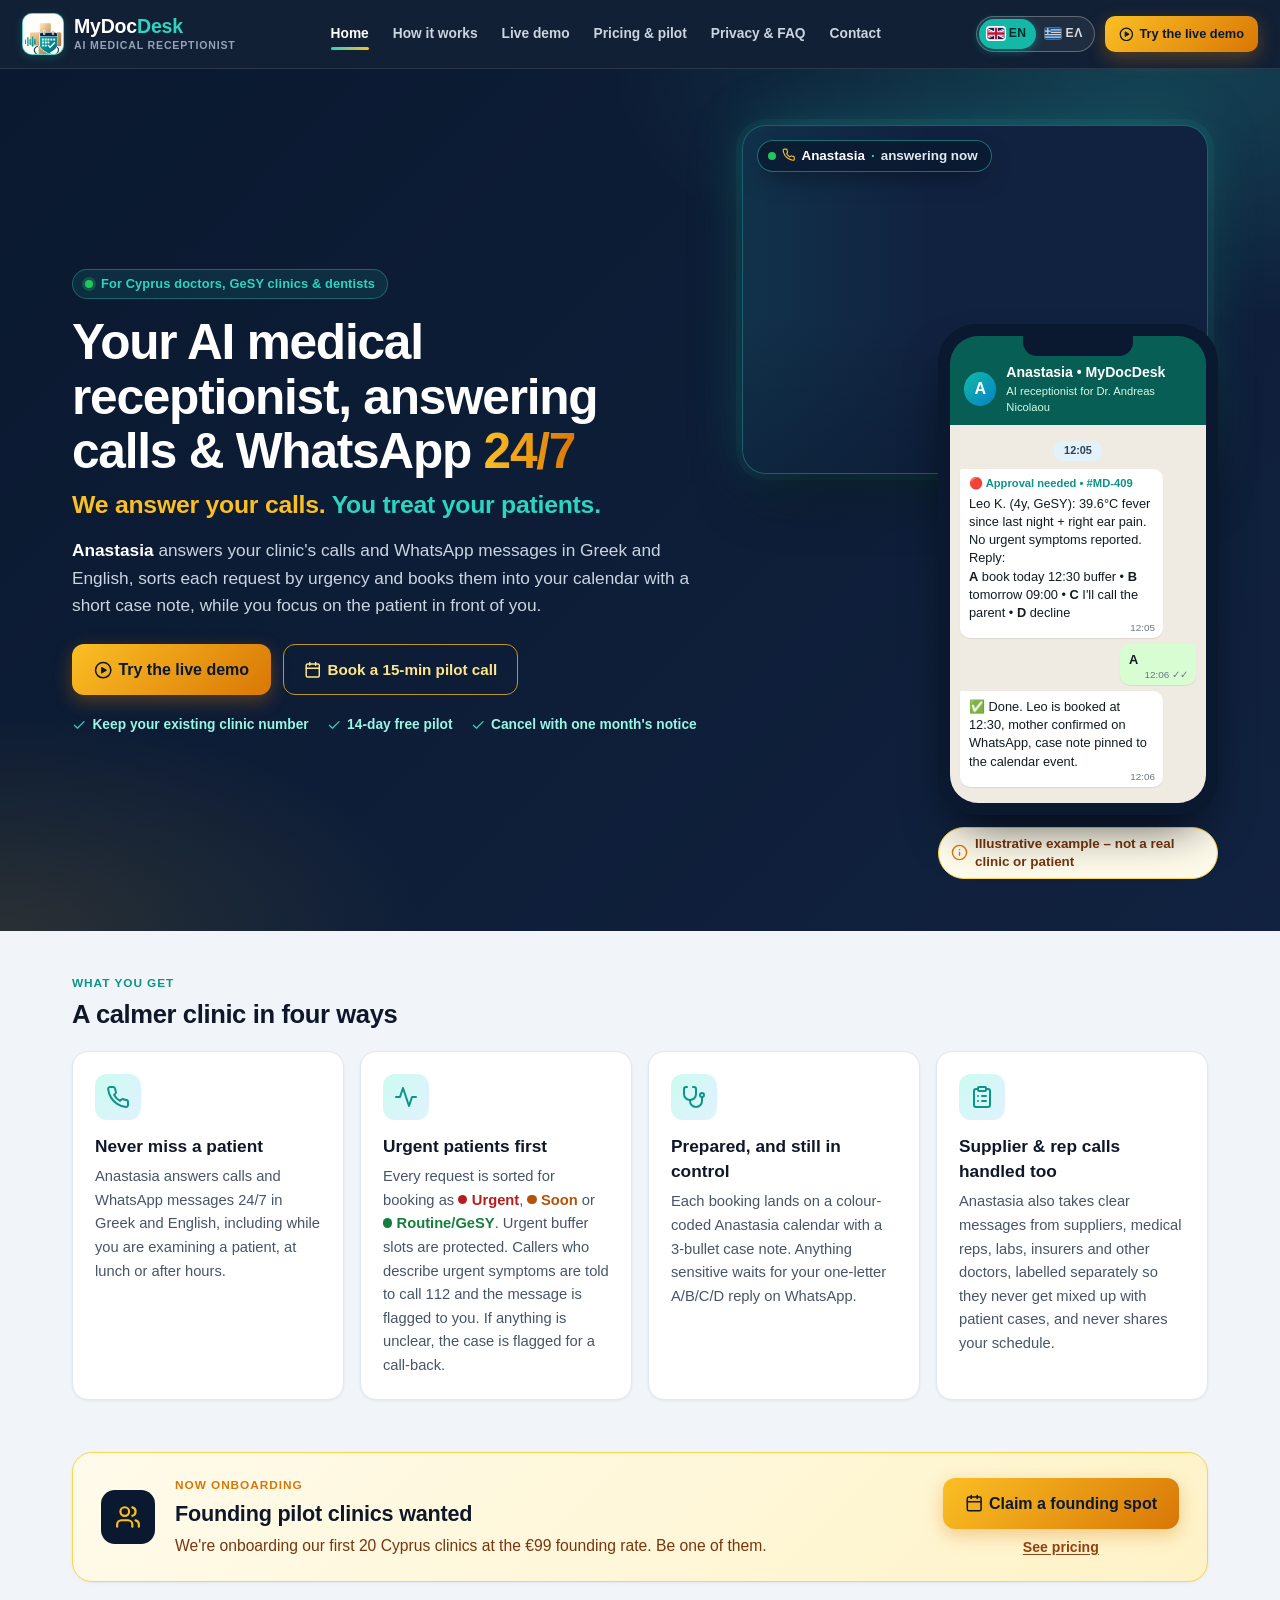
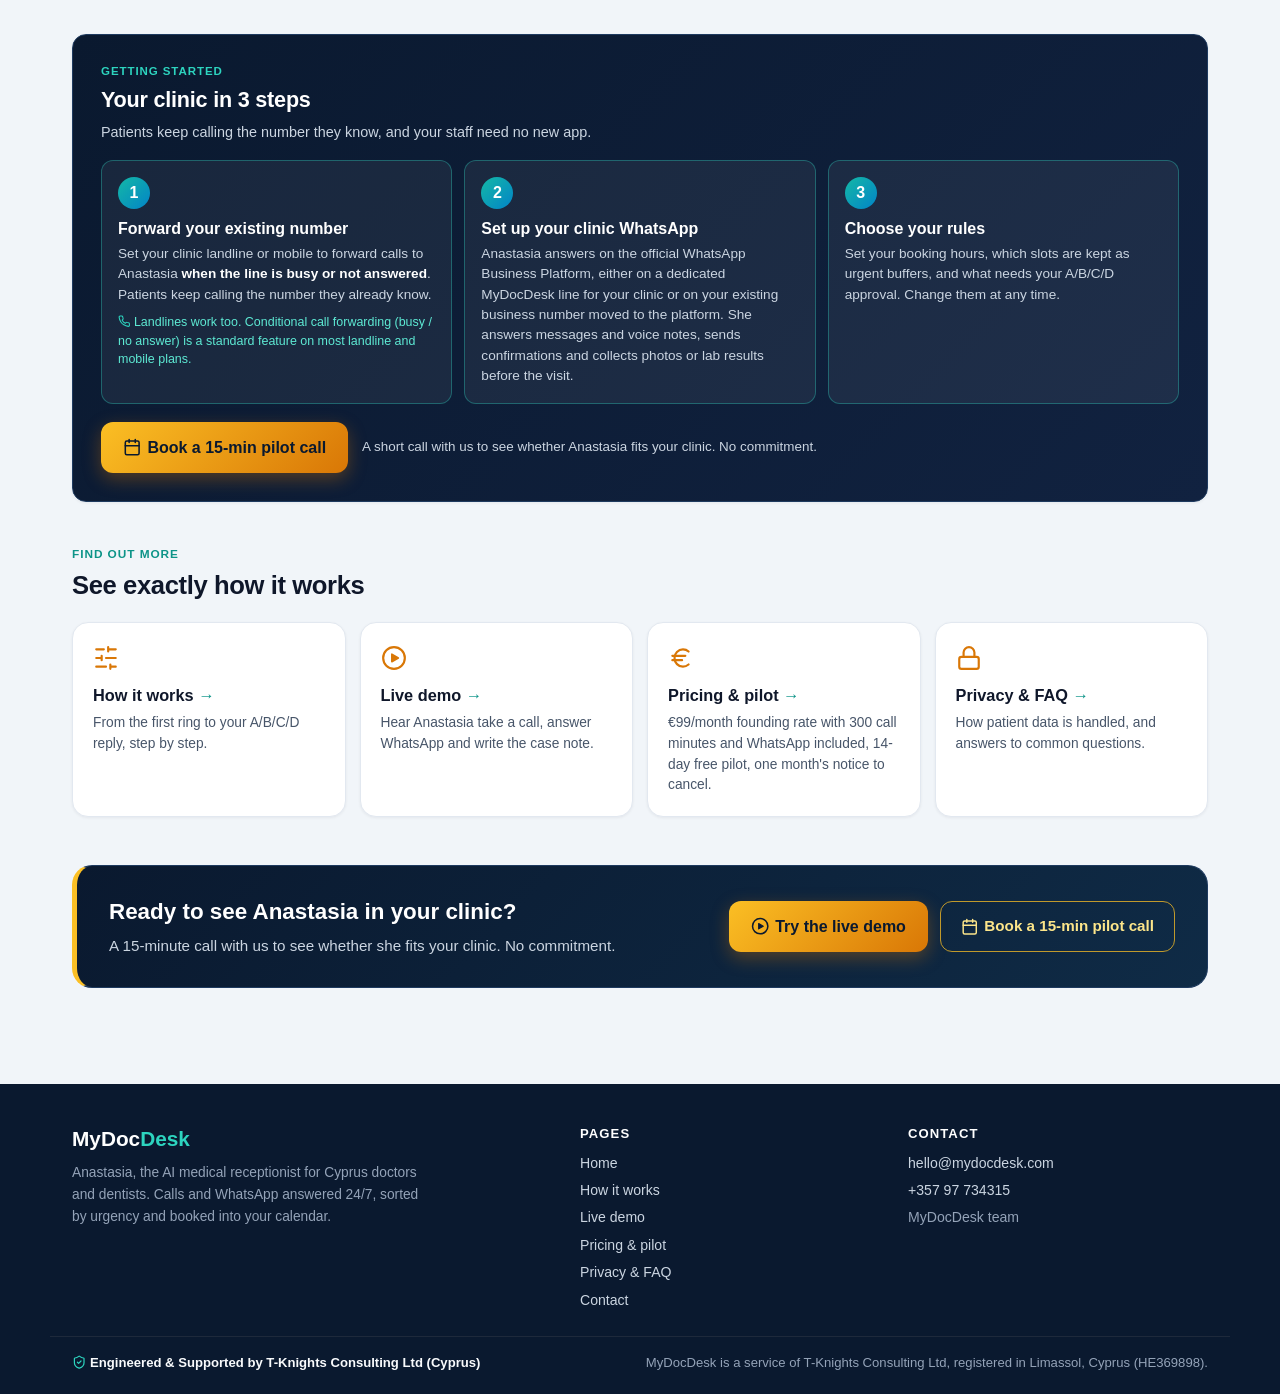
==== commit 03c0c38b: "Replace clinical 'triage'/'red-flag' wording with booking-priority wording (EN/EL); regenerate affec" ====
--- a/index.html
+++ b/index.html
@@ -4,14 +4,14 @@
   <meta charset="UTF-8" />
   <meta name="viewport" content="width=device-width, initial-scale=1.0" />
   <title data-el="MyDocDesk — AI Ιατρική Γραμματέας για ιατρεία στην Κύπρο">MyDocDesk — AI Medical Receptionist for Cyprus Clinics</title>
-  <meta name="description" content="We answer your calls. You treat your patients. MyDocDesk gives Cyprus doctors and dentists an AI medical receptionist, Anastasia, who answers calls and WhatsApp messages 24/7, triages by urgency, writes pre-visit case notes and books patients into the doctor&#x27;s calendar." data-el="Εμείς απαντάμε στις κλήσεις σας. Εσείς φροντίζετε τους ασθενείς σας. Το MyDocDesk δίνει στους γιατρούς και οδοντιάτρους της Κύπρου μια AI ιατρική γραμματέα, την Αναστασία, που απαντά σε κλήσεις και μηνύματα WhatsApp 24/7, ταξινομεί κατά επείγον, συντάσσει σημείωμα πριν από την επίσκεψη και κλείνει ραντεβού στο ημερολόγιο του γιατρού." />
+  <meta name="description" content="We answer your calls. You treat your patients. MyDocDesk gives Cyprus doctors and dentists an AI medical receptionist, Anastasia, who answers calls and WhatsApp messages 24/7, sorts requests by urgency, writes pre-visit case notes and books patients into the doctor&#x27;s calendar." data-el="Εμείς απαντάμε στις κλήσεις σας. Εσείς φροντίζετε τους ασθενείς σας. Το MyDocDesk δίνει στους γιατρούς και οδοντιάτρους της Κύπρου μια AI ιατρική γραμματέα, την Αναστασία, που απαντά σε κλήσεις και μηνύματα WhatsApp 24/7, ταξινομεί κατά επείγον, συντάσσει σημείωμα πριν από την επίσκεψη και κλείνει ραντεβού στο ημερολόγιο του γιατρού." />
   <link rel="canonical" href="https://mydocdesk.com/" />
   <meta name="theme-color" content="#0a192f" />
   <meta property="og:type" content="website" />
   <meta property="og:site_name" content="MyDocDesk" />
   <meta property="og:url" content="https://mydocdesk.com/" />
   <meta property="og:title" content="MyDocDesk — AI Medical Receptionist for Cyprus Clinics" data-el="MyDocDesk — AI Ιατρική Γραμματέας για ιατρεία στην Κύπρο" />
-  <meta property="og:description" content="We answer your calls. You treat your patients. MyDocDesk gives Cyprus doctors and dentists an AI medical receptionist, Anastasia, who answers calls and WhatsApp messages 24/7, triages by urgency, writes pre-visit case notes and books patients into the doctor&#x27;s calendar." data-el="Εμείς απαντάμε στις κλήσεις σας. Εσείς φροντίζετε τους ασθενείς σας. Το MyDocDesk δίνει στους γιατρούς και οδοντιάτρους της Κύπρου μια AI ιατρική γραμματέα, την Αναστασία, που απαντά σε κλήσεις και μηνύματα WhatsApp 24/7, ταξινομεί κατά επείγον, συντάσσει σημείωμα πριν από την επίσκεψη και κλείνει ραντεβού στο ημερολόγιο του γιατρού." />
+  <meta property="og:description" content="We answer your calls. You treat your patients. MyDocDesk gives Cyprus doctors and dentists an AI medical receptionist, Anastasia, who answers calls and WhatsApp messages 24/7, sorts requests by urgency, writes pre-visit case notes and books patients into the doctor&#x27;s calendar." data-el="Εμείς απαντάμε στις κλήσεις σας. Εσείς φροντίζετε τους ασθενείς σας. Το MyDocDesk δίνει στους γιατρούς και οδοντιάτρους της Κύπρου μια AI ιατρική γραμματέα, την Αναστασία, που απαντά σε κλήσεις και μηνύματα WhatsApp 24/7, ταξινομεί κατά επείγον, συντάσσει σημείωμα πριν από την επίσκεψη και κλείνει ραντεβού στο ημερολόγιο του γιατρού." />
   <meta property="og:image" content="https://mydocdesk.com/assets/og-preview.png" />
   <meta property="og:image:width" content="1200" />
   <meta property="og:image:height" content="630" />
@@ -20,7 +20,7 @@
   <meta property="og:locale:alternate" content="el_GR" />
   <meta name="twitter:card" content="summary_large_image" />
   <meta name="twitter:title" content="MyDocDesk — AI Medical Receptionist for Cyprus Clinics" />
-  <meta name="twitter:description" content="We answer your calls. You treat your patients. MyDocDesk gives Cyprus doctors and dentists an AI medical receptionist, Anastasia, who answers calls and WhatsApp messages 24/7, triages by urgency, writes pre-visit case notes and books patients into the doctor&#x27;s calendar." />
+  <meta name="twitter:description" content="We answer your calls. You treat your patients. MyDocDesk gives Cyprus doctors and dentists an AI medical receptionist, Anastasia, who answers calls and WhatsApp messages 24/7, sorts requests by urgency, writes pre-visit case notes and books patients into the doctor&#x27;s calendar." />
   <meta name="twitter:image" content="https://mydocdesk.com/assets/og-preview.png" />
   <meta name="twitter:image:alt" content="MyDocDesk — AI Medical Receptionist for Cyprus Clinics" />
   <link rel="icon" type="image/png" href="./assets/favicon.png" />
@@ -130,7 +130,7 @@
         <div class="mp-eyebrow mp-eyebrow-light"><span class="pulse-dot" aria-hidden="true"></span><span>For Cyprus doctors, GeSY clinics &amp; dentists</span></div>
         <h1>Your AI medical receptionist, answering calls &amp; WhatsApp <span class="mp-hl">24/7</span></h1>
         <p class="mp-tagline"><span class="mp-tag-a">We answer your calls.</span> <span class="mp-tag-b">You treat your patients.</span></p>
-        <p class="mp-hero-lead"><strong>Anastasia</strong> answers your clinic's calls and WhatsApp messages in Greek and English, triages each patient by urgency and books them into your calendar with a short case note, while you focus on the patient in front of you.</p>
+        <p class="mp-hero-lead"><strong>Anastasia</strong> answers your clinic's calls and WhatsApp messages in Greek and English, sorts each request by urgency and books them into your calendar with a short case note, while you focus on the patient in front of you.</p>
         <div class="mp-hero-actions">
           <a href="./demo.html" class="pilot-cta-btn large"><svg class="ico ico-play" viewBox="0 0 24 24" width="1em" height="1em" fill="none" stroke="currentColor" stroke-width="2" stroke-linecap="round" stroke-linejoin="round" aria-hidden="true" focusable="false"><circle cx="12" cy="12" r="10"/><path d="M10 8.5v7l6-3.5z" fill="currentColor" stroke-width="1.5"/></svg> Try the live demo</a>
           <a href="./contact.html" class="mp-btn-ghost js-pilot-cta" id="btn-pilot-hero"><svg class="ico ico-calendar" viewBox="0 0 24 24" width="1em" height="1em" fill="none" stroke="currentColor" stroke-width="2" stroke-linecap="round" stroke-linejoin="round" aria-hidden="true" focusable="false"><rect x="3" y="4" width="18" height="18" rx="2"/><path d="M16 2v4M8 2v4M3 10h18"/></svg> Book a 15-min pilot call</a>
@@ -163,7 +163,7 @@
               <div class="day-time-sep">12:05</div>
               <div class="bubble in">
                 <div class="bubble-tag">🔴 Approval needed • #MD-409</div>
-                Leo K. (4y, GeSY): 39.6°C fever since last night + right ear pain. Red-flag screen negative. Reply:<br/>
+                Leo K. (4y, GeSY): 39.6°C fever since last night + right ear pain. No urgent symptoms reported. Reply:<br/>
                 <strong>A</strong> book today 12:30 buffer • <strong>B</strong> tomorrow 09:00 • <strong>C</strong> I'll call the parent • <strong>D</strong> decline
                 <span class="bubble-meta">12:05</span>
               </div>
@@ -299,7 +299,7 @@
     <div class="mp-footer-grid">
       <div class="mp-footer-col mp-footer-brand">
         <div class="mp-footer-logo" data-no-i18n><span class="brand-name-mydoc">MyDoc</span><span class="brand-name-desk">Desk</span></div>
-        <p>Anastasia, the AI medical receptionist for Cyprus doctors and dentists. Calls and WhatsApp answered 24/7, triaged by urgency and booked into your calendar.</p>
+        <p>Anastasia, the AI medical receptionist for Cyprus doctors and dentists. Calls and WhatsApp answered 24/7, sorted by urgency and booked into your calendar.</p>
       </div>
       <nav class="mp-footer-col" aria-label="Footer menu">
         <div class="mp-footer-title">Pages</div>
--- a/styles.css
+++ b/styles.css
@@ -990,7 +990,7 @@
   flex-shrink: 0;
 }
 
-/* Column 2: WhatsApp Medical Triage & Confirmation Card */
+/* Column 2: WhatsApp Booking & Confirmation Card */
 .whatsapp-card {
   background: var(--whatsapp-chat-bg);
   border-radius: var(--radius-lg);
@@ -1181,7 +1181,7 @@
   border-color: #cbd5e1 !important;
 }
 
-/* Column 3: AI Clinical Triage Brain & Structured Pre-Visit Case Note */
+/* Column 3: AI Booking Brain & Structured Pre-Visit Case Note */
 .brain-panel {
   background: #ffffff;
   border-radius: var(--radius-lg);
@@ -1467,7 +1467,7 @@
   color: #94a3b8;
 }
 
-/* TAB 2: Doctor's Live Schedule, Triage Case Notes & GeSY Queue */
+/* TAB 2: Doctor's Live Schedule, Case Notes & GeSY Queue */
 .kpi-grid {
   display: grid;
   grid-template-columns: repeat(4, minmax(0, 1fr));
--- a/site.css
+++ b/site.css
@@ -427,7 +427,7 @@
 .setup-note .ico { color: var(--teal-hi); }
 .price-badge { display: inline-flex; align-items: center; gap: 6px; }
 .price-list li::before { content: ""; background: #14b8a6 url("data:image/svg+xml,%3Csvg xmlns='http://www.w3.org/2000/svg' viewBox='0 0 24 24' fill='none' stroke='%23fff' stroke-width='3.2' stroke-linecap='round' stroke-linejoin='round'%3E%3Cpath d='M20 6 9 17l-5-5'/%3E%3C/svg%3E") center / 11px no-repeat; }
-/* triage colour markers (replace emoji dots) */
+/* priority colour markers (replace emoji dots) */
 .tri-pill::before, .tri-t::before { content: ""; display: inline-block; width: 0.62em; height: 0.62em; border-radius: 50%; background: currentColor; flex: 0 0 auto; }
 .tri-t { white-space: nowrap; }
 .tri-t::before { margin-right: 0.3em; vertical-align: 0.06em; }
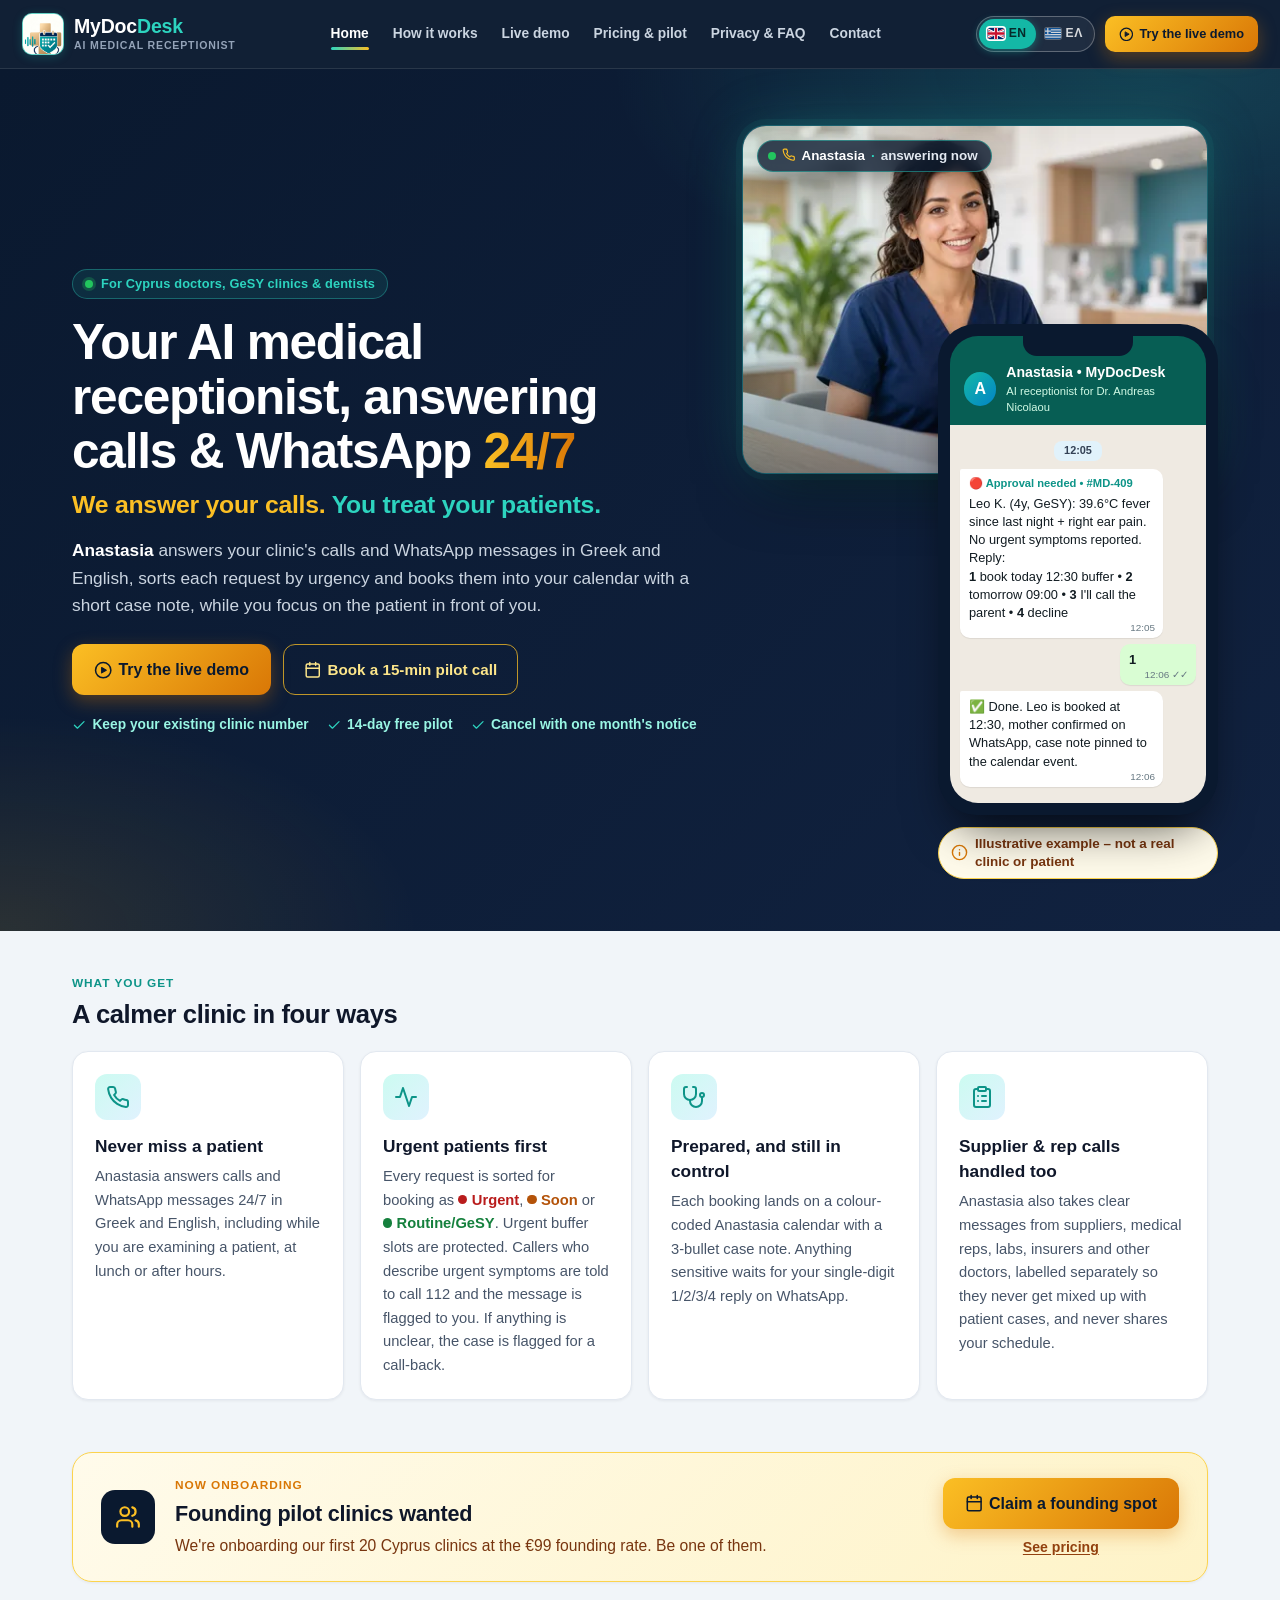
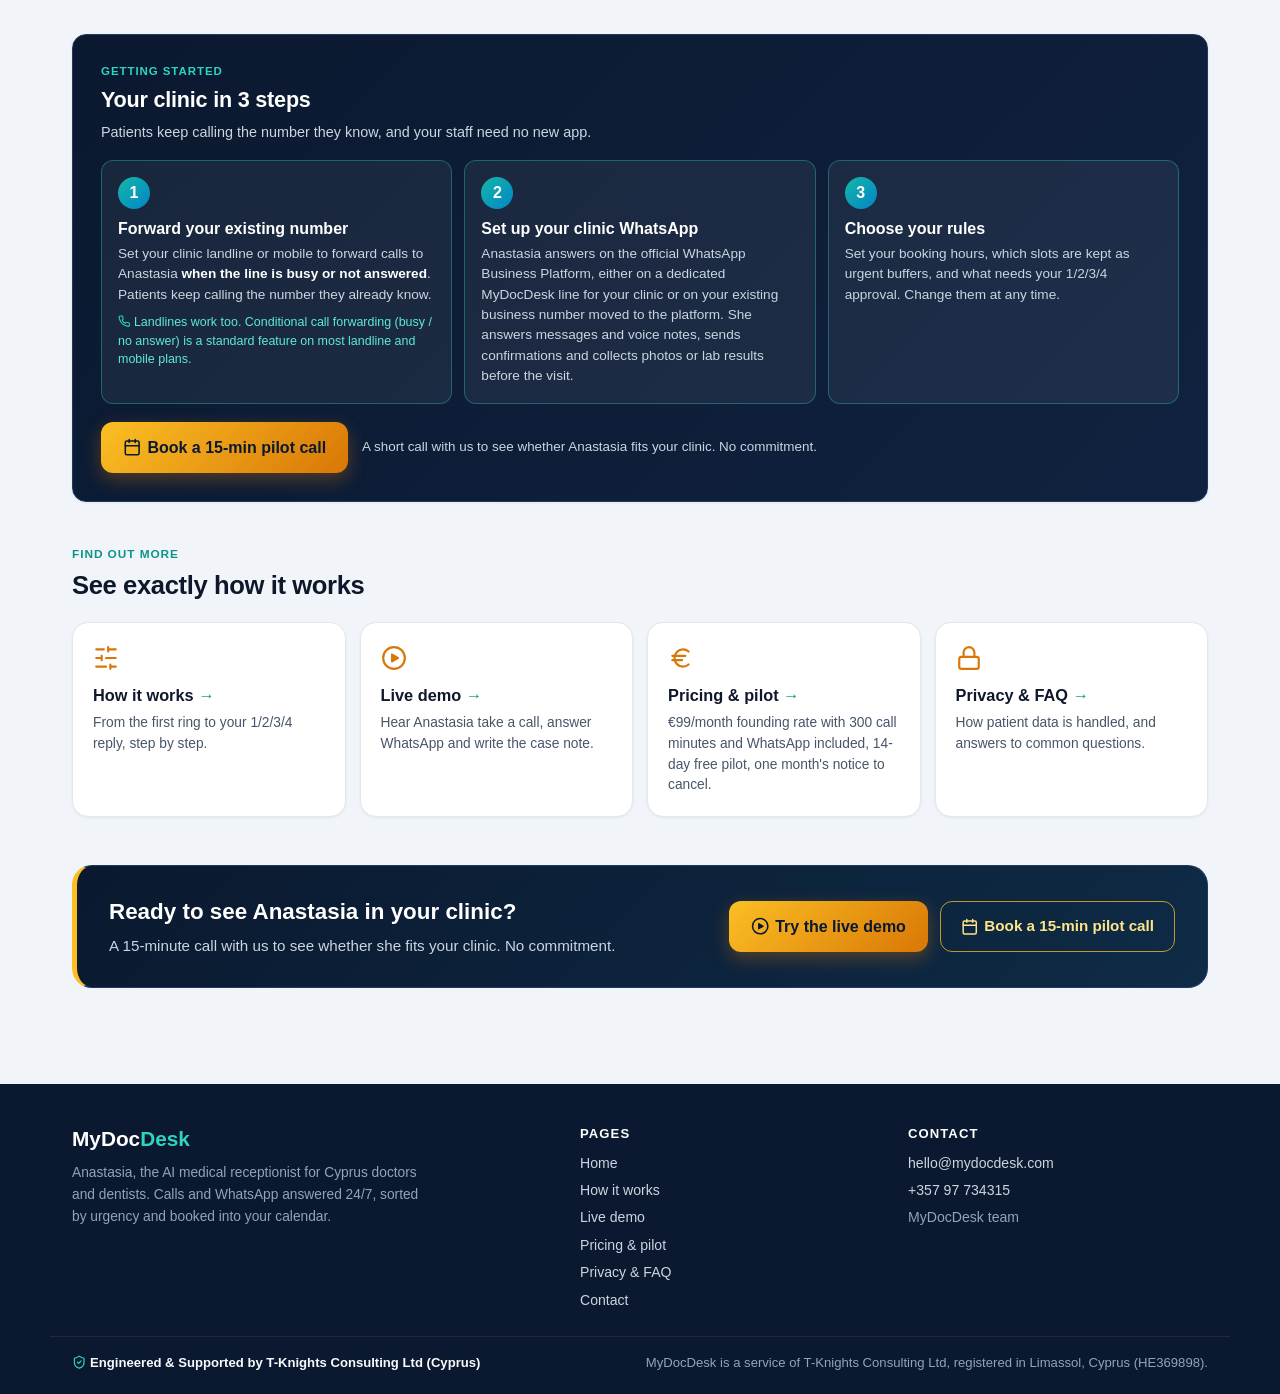
==== commit 4edbd896: "Preview: switch quick-reply approval options from A/B/C/D to 1/2/3/4 (EN+EL); cache-bust 20261103g" ====
--- a/index.html
+++ b/index.html
@@ -25,8 +25,8 @@
   <meta name="twitter:image:alt" content="MyDocDesk — AI Medical Receptionist for Cyprus Clinics" />
   <link rel="icon" type="image/png" href="./assets/favicon.png" />
   <link rel="apple-touch-icon" href="./assets/icon-schedule-gold-cross.png" />
-  <link rel="stylesheet" href="./styles.css?v=20261103f" />
-  <link rel="stylesheet" href="./site.css?v=20261103f" />
+  <link rel="stylesheet" href="./styles.css?v=20261103g" />
+  <link rel="stylesheet" href="./site.css?v=20261103g" />
   <script>
     (function () {
       try {
@@ -150,7 +150,7 @@
         <figcaption class="mp-hero-chip"><span class="mp-chip-dot" aria-hidden="true"></span><span class="mp-chip-ico" aria-hidden="true"><svg class="ico ico-phone" viewBox="0 0 24 24" width="1em" height="1em" fill="none" stroke="currentColor" stroke-width="2" stroke-linecap="round" stroke-linejoin="round" aria-hidden="true" focusable="false"><path d="M22 16.92v3a2 2 0 0 1-2.18 2 19.79 19.79 0 0 1-8.63-3.07 19.5 19.5 0 0 1-6-6 19.79 19.79 0 0 1-3.07-8.67A2 2 0 0 1 4.11 2h3a2 2 0 0 1 2 1.72c.13.96.36 1.9.7 2.81a2 2 0 0 1-.45 2.11L8.09 9.91a16 16 0 0 0 6 6l1.27-1.27a2 2 0 0 1 2.11-.45c.91.34 1.85.57 2.81.7A2 2 0 0 1 22 16.92z"/></svg></span> <strong>Anastasia</strong> <span class="mp-chip-sep" aria-hidden="true">·</span> <span>answering now</span></figcaption>
       </figure>
       <div class="mp-hero-visual">
-        <div class="phone-frame mp-hero-phone" role="img" aria-label="Example: the doctor approves an urgent booking on WhatsApp with one letter">
+        <div class="phone-frame mp-hero-phone" role="img" aria-label="Example: the doctor approves an urgent booking on WhatsApp with one number">
           <div class="phone-notch" aria-hidden="true"></div>
           <div class="phone-header">
             <div class="phone-avatar" aria-hidden="true">A</div>
@@ -164,10 +164,10 @@
               <div class="bubble in">
                 <div class="bubble-tag">🔴 Approval needed • #MD-409</div>
                 Leo K. (4y, GeSY): 39.6°C fever since last night + right ear pain. No urgent symptoms reported. Reply:<br/>
-                <strong>A</strong> book today 12:30 buffer • <strong>B</strong> tomorrow 09:00 • <strong>C</strong> I'll call the parent • <strong>D</strong> decline
+                <strong>1</strong> book today 12:30 buffer • <strong>2</strong> tomorrow 09:00 • <strong>3</strong> I'll call the parent • <strong>4</strong> decline
                 <span class="bubble-meta">12:05</span>
               </div>
-              <div class="bubble out">A<span class="bubble-meta">12:06 ✓✓</span></div>
+              <div class="bubble out">1<span class="bubble-meta">12:06 ✓✓</span></div>
               <div class="bubble in">
                 ✅ Done. Leo is booked at 12:30, mother confirmed on WhatsApp, case note pinned to the calendar event.
                 <span class="bubble-meta">12:06</span>
@@ -197,7 +197,7 @@
         <article class="mp-benefit">
           <div class="mp-benefit-ico" aria-hidden="true"><svg class="ico ico-stethoscope" viewBox="0 0 24 24" width="1em" height="1em" fill="none" stroke="currentColor" stroke-width="2" stroke-linecap="round" stroke-linejoin="round" aria-hidden="true" focusable="false"><path d="M5 2H4a2 2 0 0 0-2 2v5a6 6 0 0 0 12 0V4a2 2 0 0 0-2-2h-1"/><path d="M8 15v1a6 6 0 0 0 12 0v-4"/><circle cx="20" cy="10" r="2"/></svg></div>
           <h3>Prepared, and still in control</h3>
-          <p>Each booking lands on a colour-coded Anastasia calendar with a 3-bullet case note. Anything sensitive waits for your one-letter A/B/C/D reply on WhatsApp.</p>
+          <p>Each booking lands on a colour-coded Anastasia calendar with a 3-bullet case note. Anything sensitive waits for your single-digit 1/2/3/4 reply on WhatsApp.</p>
         </article>
         <article class="mp-benefit" id="benefit-nonpatient">
           <div class="mp-benefit-ico" aria-hidden="true"><svg class="ico ico-clipboard" viewBox="0 0 24 24" width="1em" height="1em" fill="none" stroke="currentColor" stroke-width="2" stroke-linecap="round" stroke-linejoin="round" aria-hidden="true" focusable="false"><rect x="8" y="2" width="8" height="4" rx="1"/><path d="M16 4h2a2 2 0 0 1 2 2v14a2 2 0 0 1-2 2H6a2 2 0 0 1-2-2V6a2 2 0 0 1 2-2h2"/><path d="M12 11h4M12 16h4M8 11h.01M8 16h.01"/></svg></div>
@@ -244,7 +244,7 @@
           <li class="setup-step">
             <span class="setup-num" aria-hidden="true">3</span>
             <h3>Choose your rules</h3>
-            <p>Set your booking hours, which slots are kept as urgent buffers, and what needs your A/B/C/D approval. Change them at any time.</p>
+            <p>Set your booking hours, which slots are kept as urgent buffers, and what needs your 1/2/3/4 approval. Change them at any time.</p>
           </li>
         </ol>
         <div class="setup-cta-row">
@@ -263,7 +263,7 @@
         <a class="mp-explore-card" href="./how-it-works.html">
           <span class="mp-explore-ico" aria-hidden="true"><svg class="ico ico-sliders" viewBox="0 0 24 24" width="1em" height="1em" fill="none" stroke="currentColor" stroke-width="2" stroke-linecap="round" stroke-linejoin="round" aria-hidden="true" focusable="false"><path d="M21 4h-7M10 4H3M21 12h-9M8 12H3M21 20h-5M12 20H3M14 2v4M8 10v4M16 18v4"/></svg></span>
           <strong>How it works</strong>
-          <span>From the first ring to your A/B/C/D reply, step by step.</span>
+          <span>From the first ring to your 1/2/3/4 reply, step by step.</span>
         </a>
         <a class="mp-explore-card" href="./demo.html">
           <span class="mp-explore-ico" aria-hidden="true"><svg class="ico ico-play" viewBox="0 0 24 24" width="1em" height="1em" fill="none" stroke="currentColor" stroke-width="2" stroke-linecap="round" stroke-linejoin="round" aria-hidden="true" focusable="false"><circle cx="12" cy="12" r="10"/><path d="M10 8.5v7l6-3.5z" fill="currentColor" stroke-width="1.5"/></svg></span>
@@ -335,8 +335,8 @@
     <a href="./contact.html" class="mjump-btn"><span class="mj-ico" aria-hidden="true"><svg class="ico ico-mail" viewBox="0 0 24 24" width="1em" height="1em" fill="none" stroke="currentColor" stroke-width="2" stroke-linecap="round" stroke-linejoin="round" aria-hidden="true" focusable="false"><rect x="2" y="4" width="20" height="16" rx="2"/><path d="m22 7-10 6L2 7"/></svg></span><span class="mj-lbl">Contact</span></a>
   </nav>
 
-  <script src="./i18n.js?v=20261103f"></script>
-  <script src="./i18n-el.js?v=20261103f"></script>
-  <script src="./site.js?v=20261103f"></script>
+  <script src="./i18n.js?v=20261103g"></script>
+  <script src="./i18n-el.js?v=20261103g"></script>
+  <script src="./site.js?v=20261103g"></script>
 </body>
 </html>
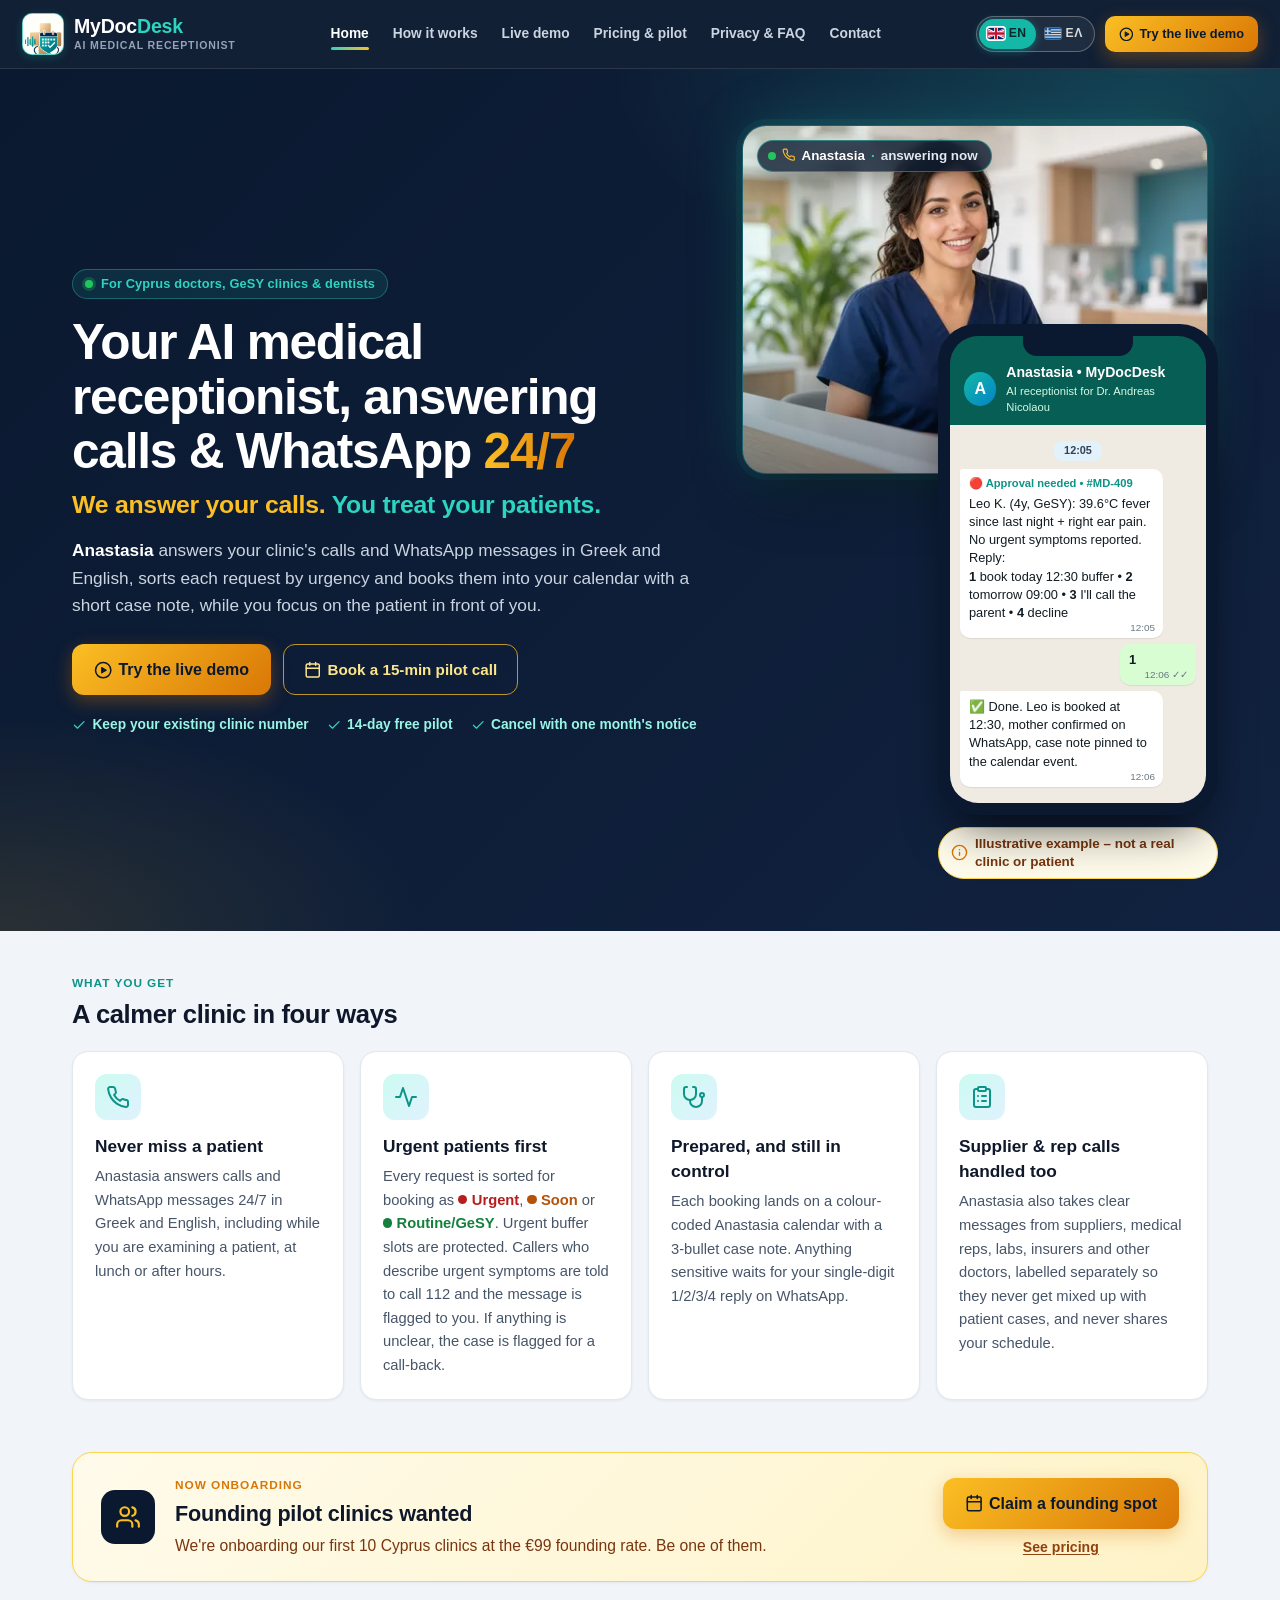
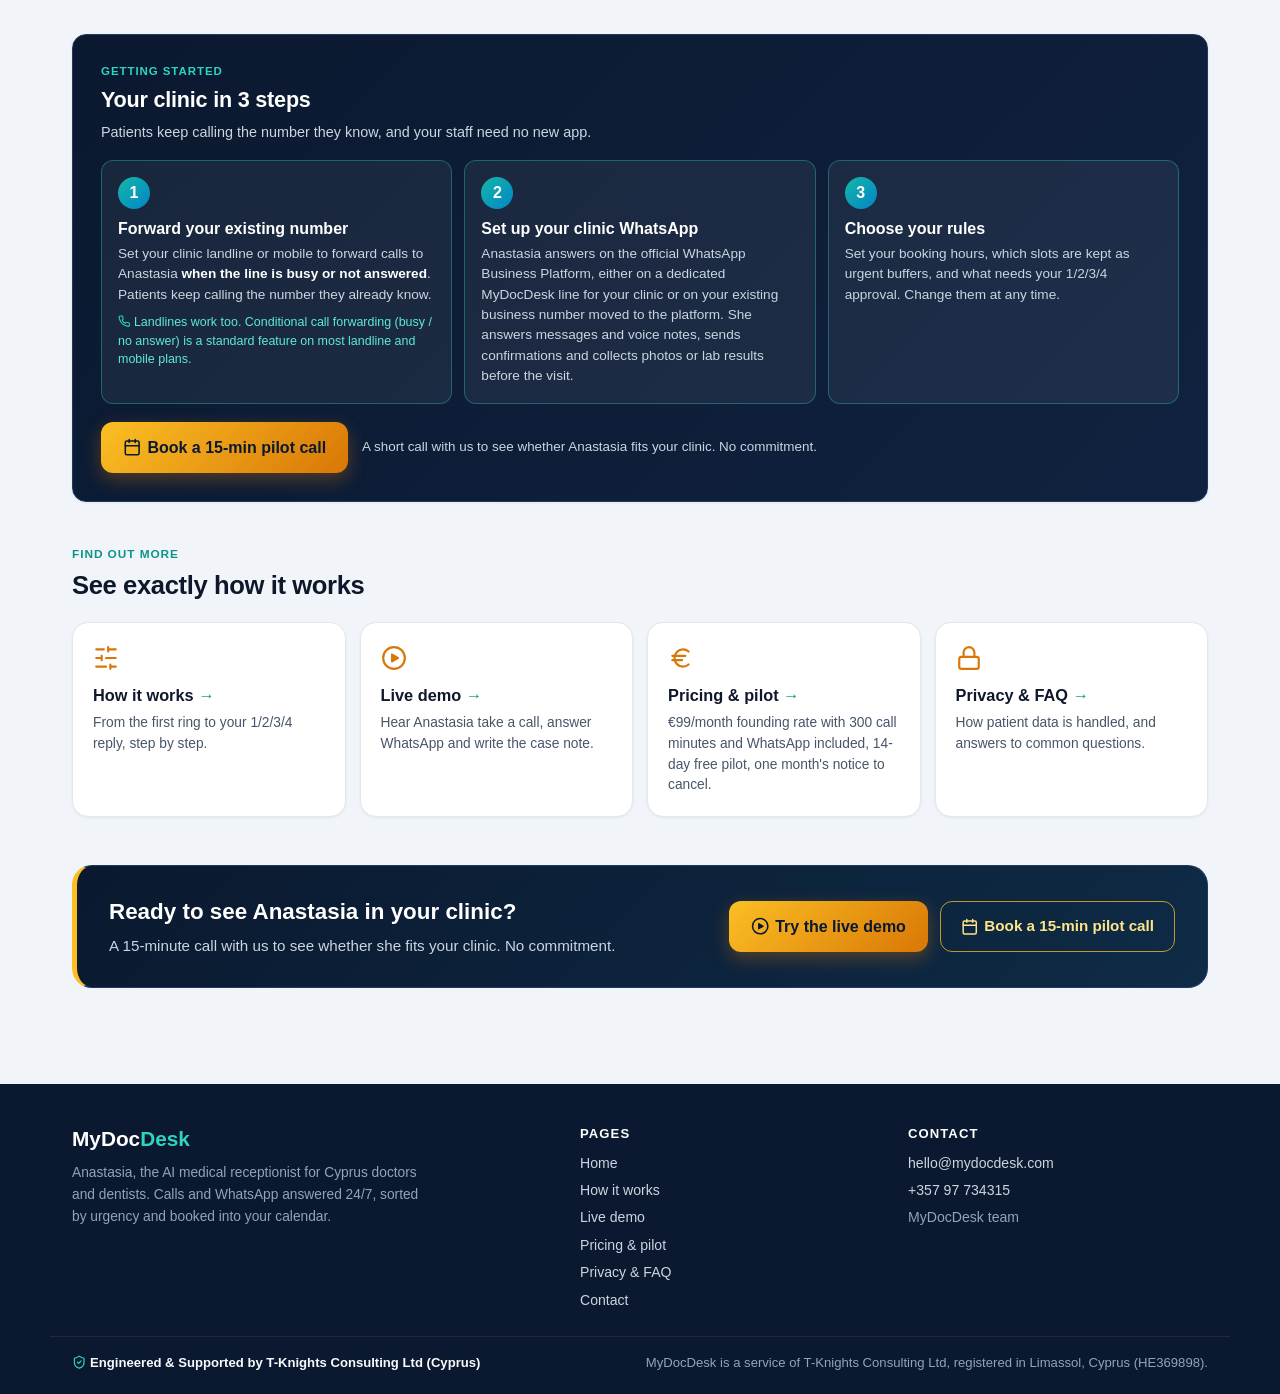
==== commit 73356349: "Preview: founding offer first 20 clinics → first 10 clinics (EN+EL); cache-bust 20261113a Do not mer" ====
--- a/index.html
+++ b/index.html
@@ -25,8 +25,8 @@
   <meta name="twitter:image:alt" content="MyDocDesk — AI Medical Receptionist for Cyprus Clinics" />
   <link rel="icon" type="image/png" href="./assets/favicon.png" />
   <link rel="apple-touch-icon" href="./assets/icon-schedule-gold-cross.png" />
-  <link rel="stylesheet" href="./styles.css?v=20261103g" />
-  <link rel="stylesheet" href="./site.css?v=20261103g" />
+  <link rel="stylesheet" href="./styles.css?v=20261113a" />
+  <link rel="stylesheet" href="./site.css?v=20261113a" />
   <script>
     (function () {
       try {
@@ -213,7 +213,7 @@
         <div class="mp-pilot-band-copy">
           <div class="mp-eyebrow">Now onboarding</div>
           <h2 id="pilot-band-title">Founding pilot clinics wanted</h2>
-          <p>We're onboarding our first 20 Cyprus clinics at the €99 founding rate. Be one of them.</p>
+          <p>We're onboarding our first 10 Cyprus clinics at the €99 founding rate. Be one of them.</p>
         </div>
         <div class="mp-pilot-band-actions">
           <a href="./contact.html" class="pilot-cta-btn js-pilot-cta large"><svg class="ico ico-calendar" viewBox="0 0 24 24" width="1em" height="1em" fill="none" stroke="currentColor" stroke-width="2" stroke-linecap="round" stroke-linejoin="round" aria-hidden="true" focusable="false"><rect x="3" y="4" width="18" height="18" rx="2"/><path d="M16 2v4M8 2v4M3 10h18"/></svg> Claim a founding spot</a>
@@ -335,8 +335,8 @@
     <a href="./contact.html" class="mjump-btn"><span class="mj-ico" aria-hidden="true"><svg class="ico ico-mail" viewBox="0 0 24 24" width="1em" height="1em" fill="none" stroke="currentColor" stroke-width="2" stroke-linecap="round" stroke-linejoin="round" aria-hidden="true" focusable="false"><rect x="2" y="4" width="20" height="16" rx="2"/><path d="m22 7-10 6L2 7"/></svg></span><span class="mj-lbl">Contact</span></a>
   </nav>
 
-  <script src="./i18n.js?v=20261103g"></script>
-  <script src="./i18n-el.js?v=20261103g"></script>
-  <script src="./site.js?v=20261103g"></script>
+  <script src="./i18n.js?v=20261113a"></script>
+  <script src="./i18n-el.js?v=20261113a"></script>
+  <script src="./site.js?v=20261113a"></script>
 </body>
 </html>
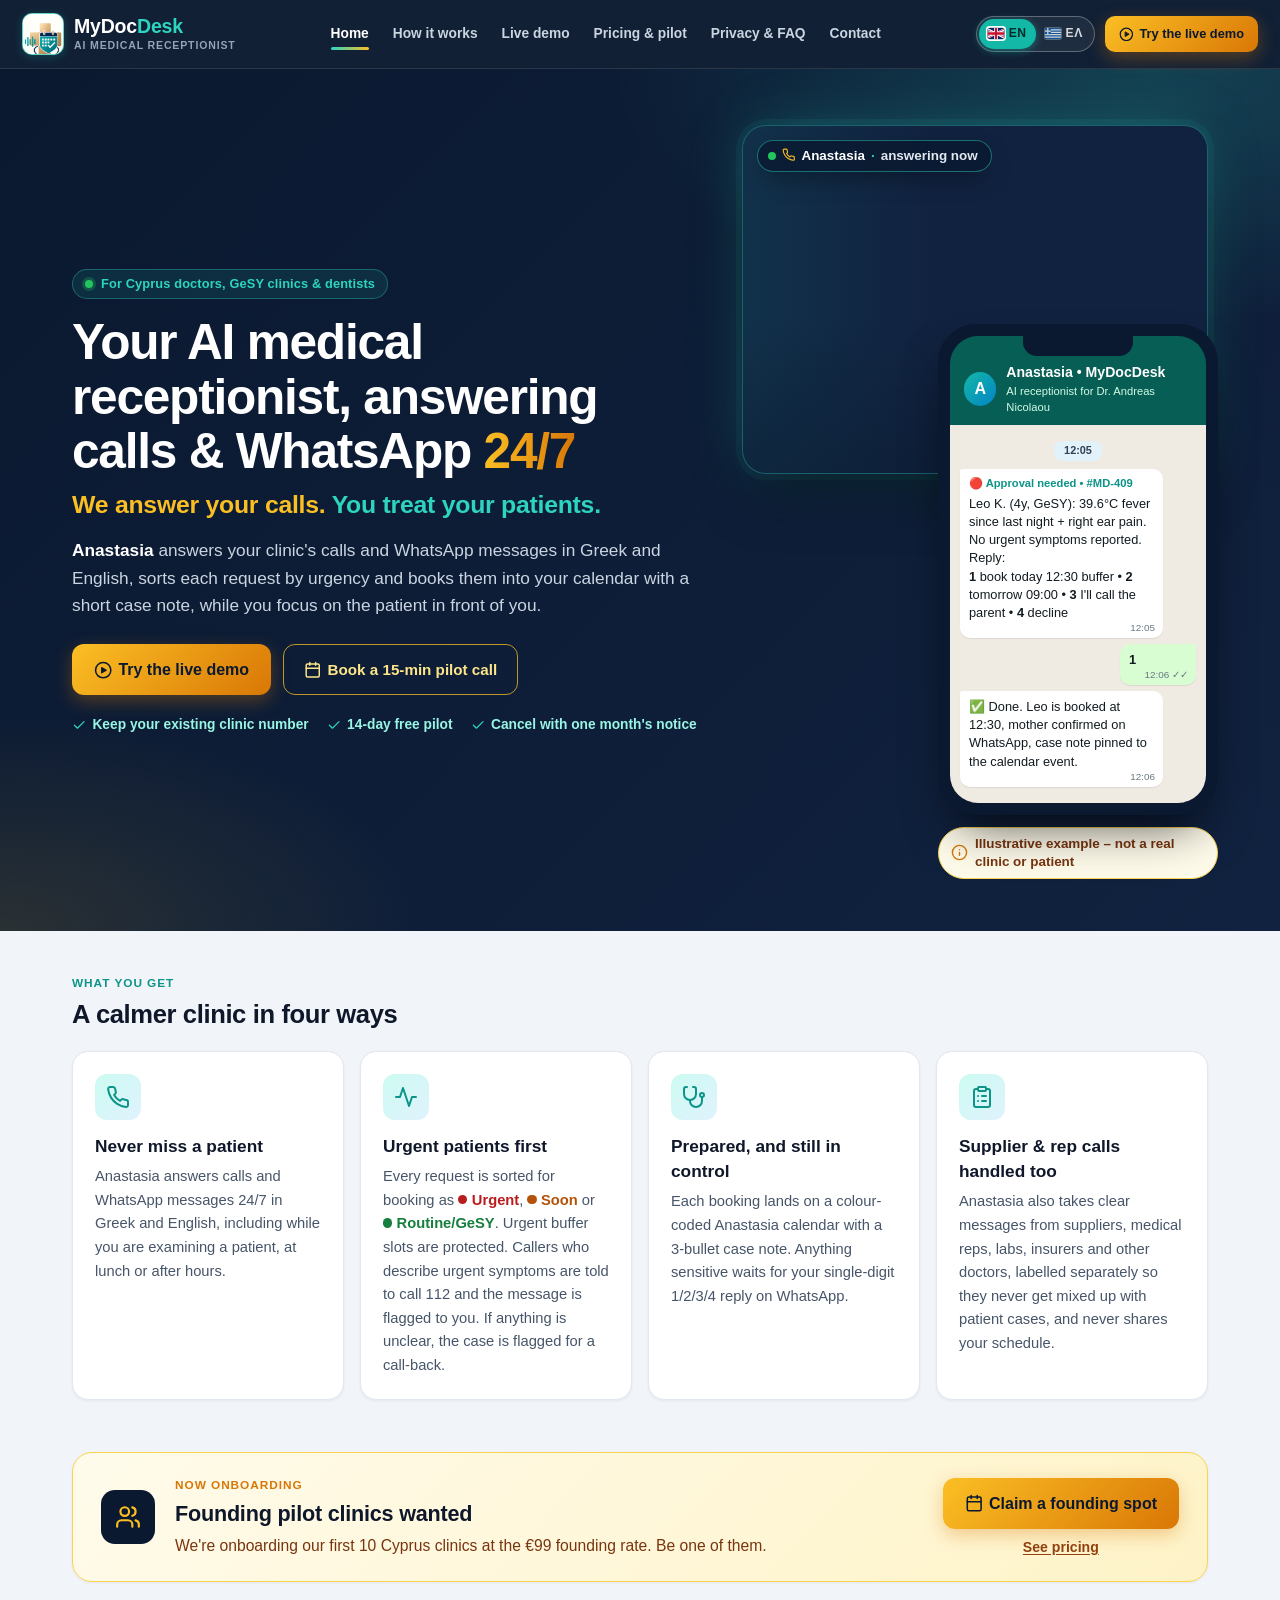
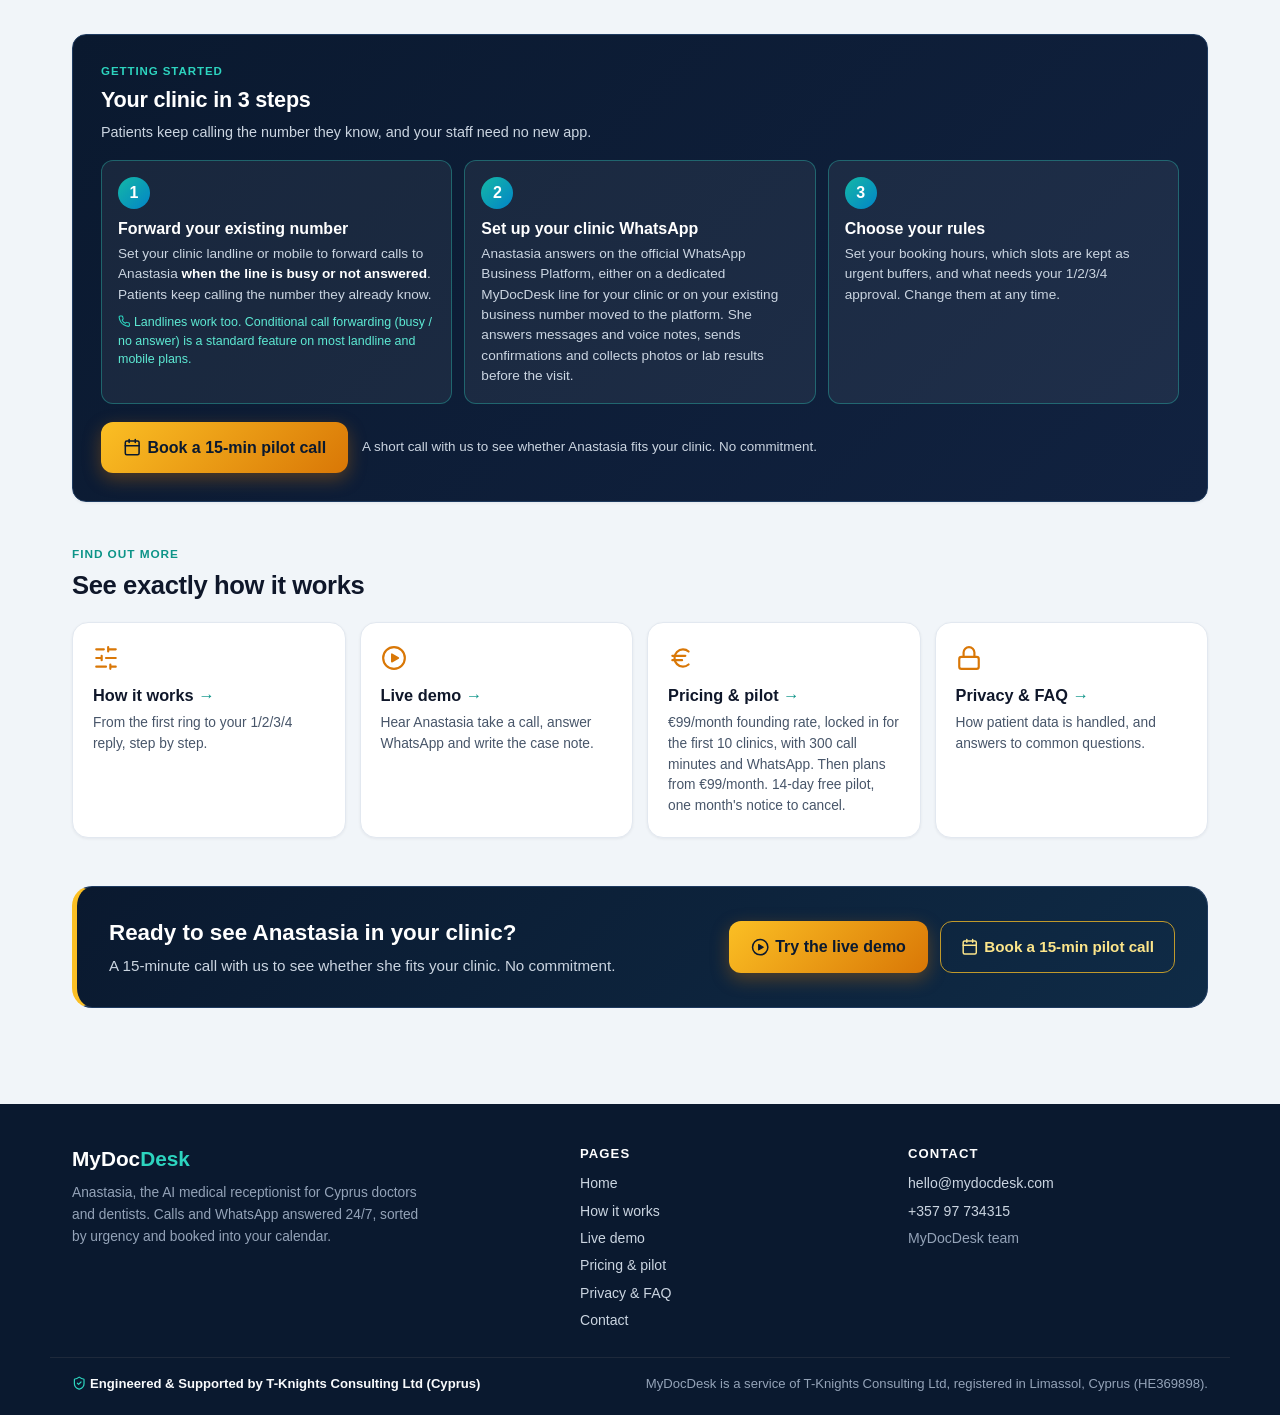
==== commit b54a606c: "Preview: 180-min €59 top-up and Option C plans (Starter/Pro/Clinic); founding €99/300 min for first " ====
--- a/index.html
+++ b/index.html
@@ -25,8 +25,8 @@
   <meta name="twitter:image:alt" content="MyDocDesk — AI Medical Receptionist for Cyprus Clinics" />
   <link rel="icon" type="image/png" href="./assets/favicon.png" />
   <link rel="apple-touch-icon" href="./assets/icon-schedule-gold-cross.png" />
-  <link rel="stylesheet" href="./styles.css?v=20261113a" />
-  <link rel="stylesheet" href="./site.css?v=20261113a" />
+  <link rel="stylesheet" href="./styles.css?v=20261113b" />
+  <link rel="stylesheet" href="./site.css?v=20261113b" />
   <script>
     (function () {
       try {
@@ -273,7 +273,7 @@
         <a class="mp-explore-card" href="./pricing.html">
           <span class="mp-explore-ico" aria-hidden="true"><svg class="ico ico-euro" viewBox="0 0 24 24" width="1em" height="1em" fill="none" stroke="currentColor" stroke-width="2" stroke-linecap="round" stroke-linejoin="round" aria-hidden="true" focusable="false"><path d="M4 10h12M4 14h9"/><path d="M19 6a7.7 7.7 0 0 0-5.2-2A7.9 7.9 0 0 0 6 12c0 4.4 3.5 8 7.8 8 2 0 3.8-.8 5.2-2"/></svg></span>
           <strong>Pricing &amp; pilot</strong>
-          <span>€99/month founding rate with 300 call minutes and WhatsApp included, 14-day free pilot, one month's notice to cancel.</span>
+          <span>€99/month founding rate, locked in for the first 10 clinics, with 300 call minutes and WhatsApp. Then plans from €99/month. 14-day free pilot, one month's notice to cancel.</span>
         </a>
         <a class="mp-explore-card" href="./privacy-faq.html">
           <span class="mp-explore-ico" aria-hidden="true"><svg class="ico ico-lock" viewBox="0 0 24 24" width="1em" height="1em" fill="none" stroke="currentColor" stroke-width="2" stroke-linecap="round" stroke-linejoin="round" aria-hidden="true" focusable="false"><rect x="3" y="11" width="18" height="11" rx="2"/><path d="M7 11V7a5 5 0 0 1 10 0v4"/></svg></span>
@@ -335,8 +335,8 @@
     <a href="./contact.html" class="mjump-btn"><span class="mj-ico" aria-hidden="true"><svg class="ico ico-mail" viewBox="0 0 24 24" width="1em" height="1em" fill="none" stroke="currentColor" stroke-width="2" stroke-linecap="round" stroke-linejoin="round" aria-hidden="true" focusable="false"><rect x="2" y="4" width="20" height="16" rx="2"/><path d="m22 7-10 6L2 7"/></svg></span><span class="mj-lbl">Contact</span></a>
   </nav>
 
-  <script src="./i18n.js?v=20261113a"></script>
-  <script src="./i18n-el.js?v=20261113a"></script>
-  <script src="./site.js?v=20261113a"></script>
+  <script src="./i18n.js?v=20261113b"></script>
+  <script src="./i18n-el.js?v=20261113b"></script>
+  <script src="./site.js?v=20261113b"></script>
 </body>
 </html>
--- a/site.css
+++ b/site.css
@@ -166,6 +166,18 @@
 .price-list.check li { color: #334155; }
 .price-card.featured .pilot-cta-btn { align-self: flex-start; margin-top: auto; }
 .price-compare { margin-top: 16px; padding: 12px 14px; border-radius: 12px; background: #fffbeb; border: 1px solid #fde68a; font-size: 0.86rem; color: #78350f; }
+
+.plan-section { margin-top: 10px; }
+.plan-section .mp-section-head p { max-width: 720px; margin: 8px 0 0; font-size: 0.98rem; color: #475569; line-height: 1.55; }
+.plan-grid { display: grid; grid-template-columns: repeat(3, minmax(0, 1fr)); gap: 16px; margin-top: 8px; align-items: stretch; }
+.plan-card { background: #fff; border: 1px solid var(--border-subtle); border-radius: 20px; padding: 24px; box-shadow: var(--shadow-md); display: flex; flex-direction: column; gap: 12px; }
+.plan-card.recommended { border: 1.5px solid rgba(217,119,6,0.7); box-shadow: 0 10px 28px rgba(217,119,6,0.14); }
+.plan-badge { align-self: flex-start; font-size: 0.75rem; font-weight: 800; color: #0a192f; background: linear-gradient(135deg, var(--gold), var(--gold-deep)); padding: 4px 11px; border-radius: 999px; letter-spacing: 0.01em; }
+.plan-name { font-size: 1.15rem; font-weight: 800; color: #0f172a; margin: 0; letter-spacing: -0.01em; }
+.plan-card .price-num { color: #0f172a; font-size: 2.6rem; }
+.plan-card .price-per { color: #64748b; }
+.plan-card .price-note { color: #475569; font-weight: 600; }
+.plan-card .pilot-cta-btn { margin-top: auto; align-self: stretch; justify-content: center; text-align: center; }
 .pilot-steps { list-style: none; display: grid; grid-template-columns: repeat(4, minmax(0, 1fr)); gap: 14px; }
 .pilot-step { display: flex; gap: 12px; background: #fff; border: 1px solid var(--border-subtle); border-radius: 16px; padding: 18px; box-shadow: var(--shadow-sm); }
 .pilot-step .setup-num { flex: 0 0 auto; }
@@ -258,7 +270,7 @@
   .mp-hero-actions .pilot-cta-btn, .mp-hero-actions .mp-btn-ghost, .mp-cta-actions .pilot-cta-btn, .mp-cta-actions .mp-btn-ghost { width: 100%; }
   .mp-section { margin-top: 32px; }
   .mp-section-head h2, .mp-flow-title { font-size: 1.3rem; }
-  .mp-benefits, .mp-benefits.mp-benefits-4, .mp-explore-grid, .pilot-steps, .mp-two-col, .price-grid, .contact-grid, .download-grid { grid-template-columns: minmax(0, 1fr); }
+  .mp-benefits, .mp-benefits.mp-benefits-4, .mp-explore-grid, .pilot-steps, .mp-two-col, .price-grid, .plan-grid, .contact-grid, .download-grid { grid-template-columns: minmax(0, 1fr); }
   .price-grid, .contact-grid { margin-top: -18px; }
   .flow-section { padding: 20px 14px; }
   .flow-diagram { grid-template-columns: minmax(0, 1fr); gap: 22px; }
@@ -274,6 +286,8 @@
   .mp-cta-band { padding: 22px 18px; }
   .mp-cta-band h2 { font-size: 1.2rem; }
   .price-num { font-size: 2.8rem; }
+  .plan-card .price-num { font-size: 2.3rem; }
+  .plan-card { padding: 22px 18px; }
   .price-card { padding: 22px 18px; }
   .price-card.featured .pilot-cta-btn { align-self: stretch; }
   .mp-footer-grid { grid-template-columns: minmax(0, 1fr); gap: 20px; padding: 30px 18px 18px; }
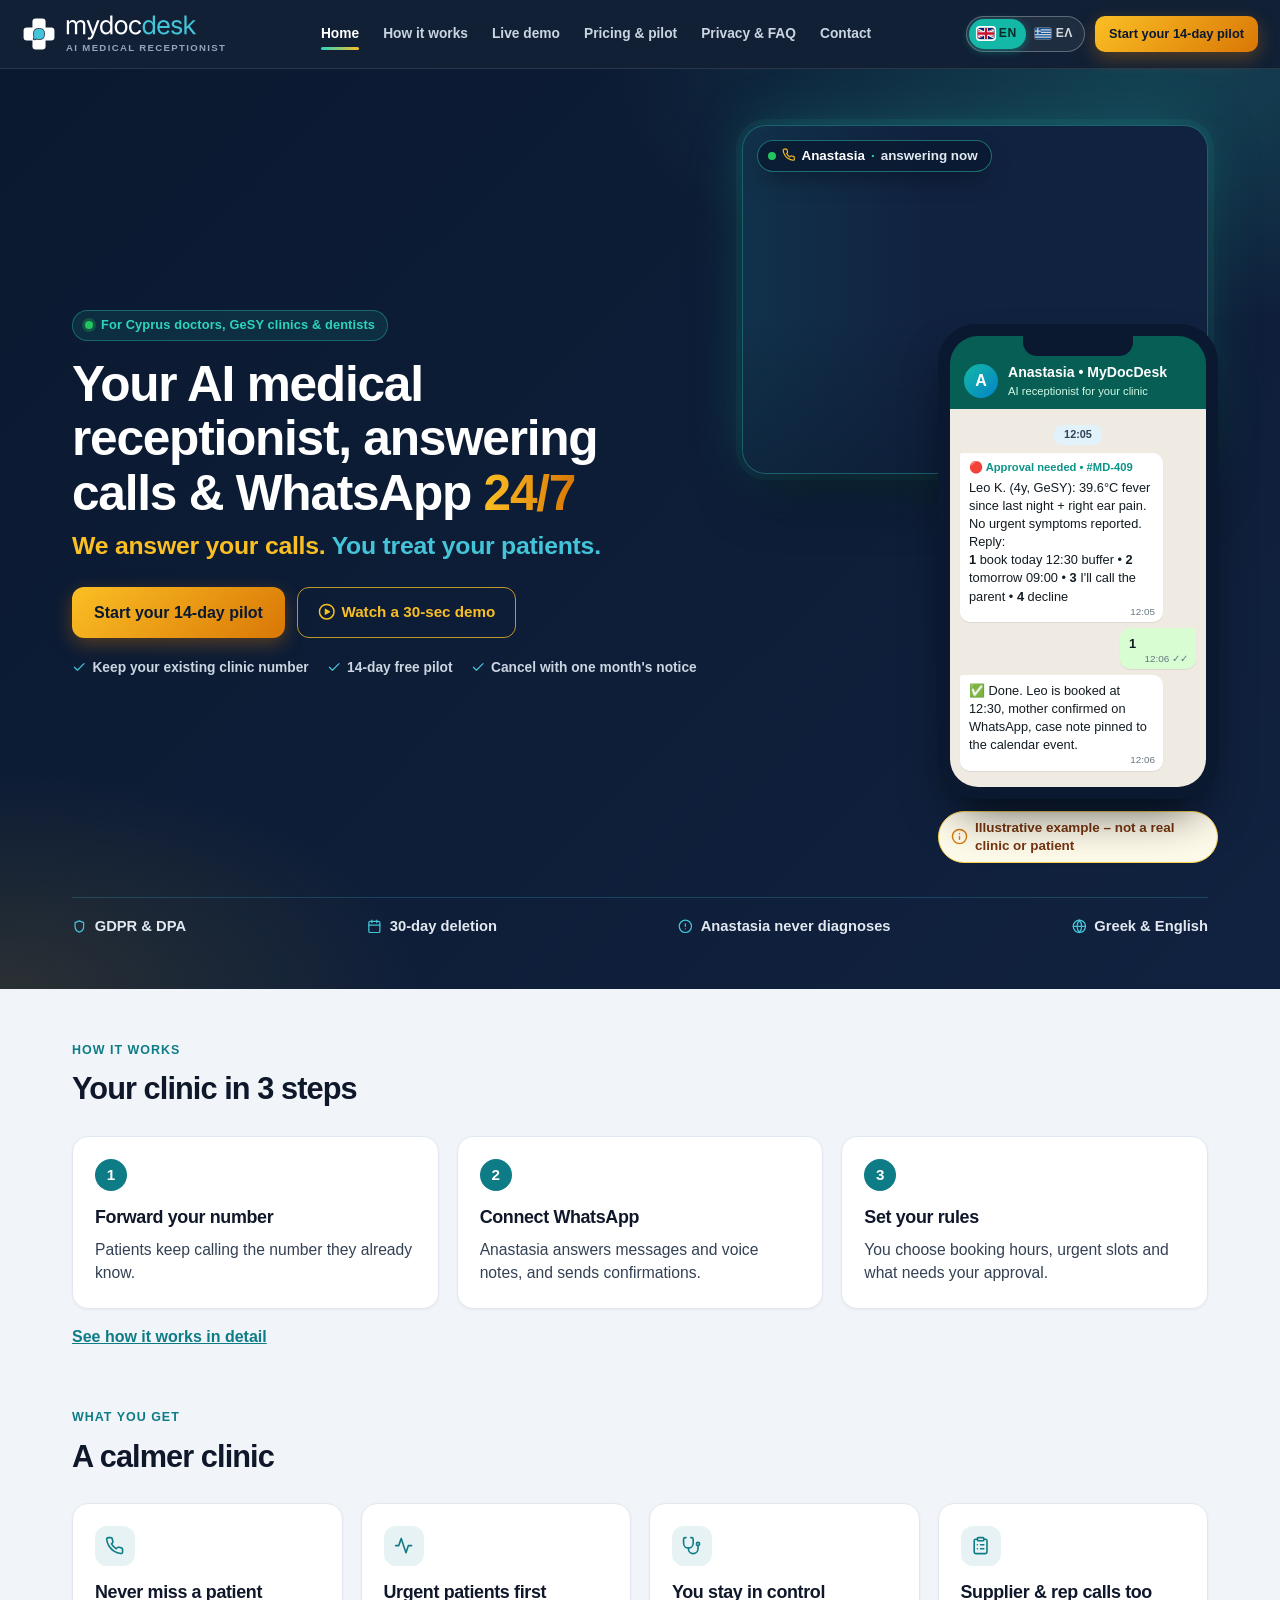
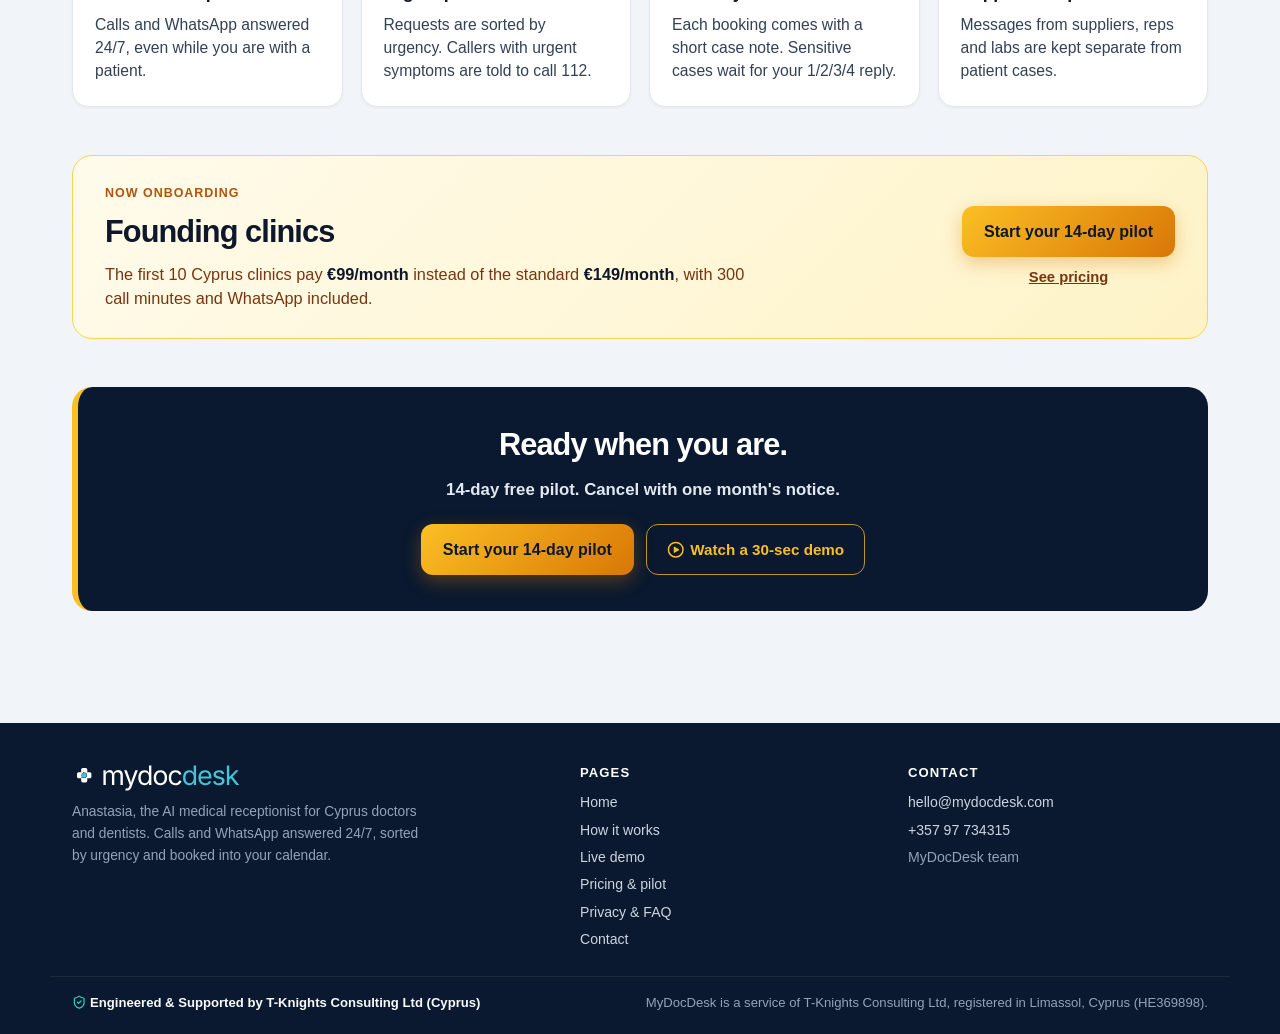
==== commit de40c4d8: "Preview: new teal-bubble logo, favicon, apple-touch and share image site-wide; homepage redesign fro" ====
--- a/index.html
+++ b/index.html
@@ -12,7 +12,7 @@
   <meta property="og:url" content="https://mydocdesk.com/" />
   <meta property="og:title" content="MyDocDesk — AI Medical Receptionist for Cyprus Clinics" data-el="MyDocDesk — AI Ιατρική Γραμματέας για ιατρεία στην Κύπρο" />
   <meta property="og:description" content="We answer your calls. You treat your patients. MyDocDesk gives Cyprus doctors and dentists an AI medical receptionist, Anastasia, who answers calls and WhatsApp messages 24/7, sorts requests by urgency, writes pre-visit case notes and books patients into the doctor&#x27;s calendar." data-el="Εμείς απαντάμε στις κλήσεις σας. Εσείς φροντίζετε τους ασθενείς σας. Το MyDocDesk δίνει στους γιατρούς και οδοντιάτρους της Κύπρου μια AI ιατρική γραμματέα, την Αναστασία, που απαντά σε κλήσεις και μηνύματα WhatsApp 24/7, ταξινομεί κατά επείγον, συντάσσει σημείωμα πριν από την επίσκεψη και κλείνει ραντεβού στο ημερολόγιο του γιατρού." />
-  <meta property="og:image" content="https://mydocdesk.com/assets/og-preview.png" />
+  <meta property="og:image" content="https://mydocdesk.com/assets/og-image.png" />
   <meta property="og:image:width" content="1200" />
   <meta property="og:image:height" content="630" />
   <meta property="og:image:alt" content="MyDocDesk — AI Medical Receptionist for Cyprus Clinics" />
@@ -21,12 +21,14 @@
   <meta name="twitter:card" content="summary_large_image" />
   <meta name="twitter:title" content="MyDocDesk — AI Medical Receptionist for Cyprus Clinics" />
   <meta name="twitter:description" content="We answer your calls. You treat your patients. MyDocDesk gives Cyprus doctors and dentists an AI medical receptionist, Anastasia, who answers calls and WhatsApp messages 24/7, sorts requests by urgency, writes pre-visit case notes and books patients into the doctor&#x27;s calendar." />
-  <meta name="twitter:image" content="https://mydocdesk.com/assets/og-preview.png" />
+  <meta name="twitter:image" content="https://mydocdesk.com/assets/og-image.png" />
   <meta name="twitter:image:alt" content="MyDocDesk — AI Medical Receptionist for Cyprus Clinics" />
-  <link rel="icon" type="image/png" href="./assets/favicon.png" />
-  <link rel="apple-touch-icon" href="./assets/icon-schedule-gold-cross.png" />
-  <link rel="stylesheet" href="./styles.css?v=20261113b" />
-  <link rel="stylesheet" href="./site.css?v=20261113b" />
+  <link rel="icon" href="./favicon.ico" sizes="any" />
+  <link rel="icon" type="image/svg+xml" href="./assets/brand/favicon-32.svg" />
+  <link rel="icon" type="image/png" sizes="32x32" href="./assets/brand/favicon-32.png" />
+  <link rel="apple-touch-icon" href="./apple-touch-icon.png" />
+  <link rel="stylesheet" href="./styles.css?v=20261119a" />
+  <link rel="stylesheet" href="./site.css?v=20261119a" />
   <script>
     (function () {
       try {
@@ -68,10 +70,10 @@
   <div class="md-intro" id="md-intro" aria-hidden="true">
     <div class="md-intro-stage">
       <div class="md-intro-halo"></div>
-      <div class="md-intro-tile"><img src="./assets/intro-mark.webp" alt="" width="128" height="128" decoding="sync" /></div>
-      <div class="md-intro-word" data-no-i18n><span class="brand-name-mydoc">MyDoc</span><span class="brand-name-desk">Desk</span></div>
+      <div class="md-intro-tile"><img src="./assets/brand/avatar.svg" alt="" width="128" height="128" decoding="sync" /></div>
+      <div class="md-intro-word" data-no-i18n><span class="brand-name-mydoc">mydoc</span><span class="brand-name-desk">desk</span></div>
       <div class="md-intro-wave"><i style="--d:0ms;--h:0.45"></i><i style="--d:90ms;--h:0.8"></i><i style="--d:180ms;--h:1"></i><i style="--d:270ms;--h:0.65"></i><i style="--d:360ms;--h:0.9"></i><i style="--d:450ms;--h:0.55"></i><i style="--d:540ms;--h:0.35"></i></div>
-      <div class="md-intro-tag">Intelligent medical reception</div>
+      <div class="md-intro-tag">AI Medical Receptionist</div>
     </div>
   </div>
   <script>
@@ -96,9 +98,9 @@
   <header class="site-header" id="site-header">
     <div class="site-header-inner">
       <a class="site-brand" href="./index.html" aria-label="MyDocDesk home">
-        <img src="./assets/icon-schedule-gold-cross.png" alt="MyDocDesk Logo" class="brand-logo-img" width="44" height="44" />
+        <img src="./assets/brand/icon-on-dark.svg" alt="" class="brand-mark-img" width="40" height="40" />
         <span class="site-brand-text">
-          <span class="site-brand-name" data-no-i18n><span class="brand-name-mydoc">MyDoc</span><span class="brand-name-desk">Desk</span></span>
+          <img src="./assets/brand/wordmark-on-dark.svg" alt="MyDocDesk" class="brand-word-img" width="131" height="25" data-no-i18n />
           <span class="site-brand-tag">AI Medical Receptionist</span>
         </span>
       </a>
@@ -109,14 +111,14 @@
         <a href="./pricing.html" class="site-nav-link" data-page="pricing">Pricing &amp; pilot</a>
         <a href="./privacy-faq.html" class="site-nav-link" data-page="privacy">Privacy &amp; FAQ</a>
         <a href="./contact.html" class="site-nav-link" data-page="contact">Contact</a>
-        <a href="./demo.html" class="pilot-cta-btn site-nav-cta"><svg class="ico ico-play" viewBox="0 0 24 24" width="1em" height="1em" fill="none" stroke="currentColor" stroke-width="2" stroke-linecap="round" stroke-linejoin="round" aria-hidden="true" focusable="false"><circle cx="12" cy="12" r="10"/><path d="M10 8.5v7l6-3.5z" fill="currentColor" stroke-width="1.5"/></svg> Try the live demo</a>
+        <a href="./contact.html" class="pilot-cta-btn site-nav-cta">Start your 14-day pilot</a>
       </nav>
       <div class="site-header-actions">
         <div class="lang-switch" id="lang-switch" role="group" aria-label="Language / Γλώσσα">
           <button type="button" class="lang-switch-btn active" data-lang="en" aria-pressed="true" onclick="setSiteLanguage('en')" title="English" lang="en"><svg class="flag-ico" viewBox="0 0 60 30" width="16" height="11" preserveAspectRatio="xMidYMid slice" aria-hidden="true" focusable="false"><clipPath id="flag-uk-t"><path d="M30,15 h30 v15 z v15 h-30 z h-30 v-15 z v-15 h30 z"/></clipPath><path d="M0,0 v30 h60 v-30 z" fill="#012169"/><path d="M0,0 L60,30 M60,0 L0,30" stroke="#fff" stroke-width="6"/><path d="M0,0 L60,30 M60,0 L0,30" clip-path="url(#flag-uk-t)" stroke="#C8102E" stroke-width="4"/><path d="M30,0 v30 M0,15 h60" stroke="#fff" stroke-width="10"/><path d="M30,0 v30 M0,15 h60" stroke="#C8102E" stroke-width="6"/></svg><span>EN</span></button>
           <button type="button" class="lang-switch-btn" data-lang="el" aria-pressed="false" onclick="setSiteLanguage('el')" title="Ελληνικά" lang="el"><svg class="flag-ico" viewBox="0 0 27 18" width="16" height="11" preserveAspectRatio="xMidYMid slice" aria-hidden="true" focusable="false"><rect width="27" height="18" fill="#0D5EAF"/><path fill="#fff" d="M0 2h27v2H0zM0 6h27v2H0zM0 10h27v2H0zM0 14h27v2H0z"/><rect width="10" height="10" fill="#0D5EAF"/><path fill="#fff" d="M4 0h2v10H4zM0 4h10v2H0z"/></svg><span>ΕΛ</span></button>
         </div>
-        <a href="./demo.html" class="pilot-cta-btn header-cta"><svg class="ico ico-play" viewBox="0 0 24 24" width="1em" height="1em" fill="none" stroke="currentColor" stroke-width="2" stroke-linecap="round" stroke-linejoin="round" aria-hidden="true" focusable="false"><circle cx="12" cy="12" r="10"/><path d="M10 8.5v7l6-3.5z" fill="currentColor" stroke-width="1.5"/></svg> Try the live demo</a>
+        <a href="./contact.html" class="pilot-cta-btn header-cta">Start your 14-day pilot</a>
         <button type="button" class="nav-toggle" id="nav-toggle" aria-expanded="false" aria-controls="site-nav" aria-label="Open menu">
           <svg viewBox="0 0 24 24" width="22" height="22" aria-hidden="true" focusable="false"><path class="nt-open" d="M3 6h18M3 12h18M3 18h18" stroke="currentColor" stroke-width="2.2" stroke-linecap="round" fill="none"/><path class="nt-close" d="M5 5l14 14M19 5L5 19" stroke="currentColor" stroke-width="2.2" stroke-linecap="round" fill="none"/></svg>
         </button>
@@ -124,16 +126,15 @@
     </div>
   </header>
 
-  <main class="mp-main" id="main">
-    <section class="mp-hero">
+  <main class="mp-main hp-main" id="main">
+    <section class="mp-hero hp-hero">
       <div class="mp-hero-copy">
         <div class="mp-eyebrow mp-eyebrow-light"><span class="pulse-dot" aria-hidden="true"></span><span>For Cyprus doctors, GeSY clinics &amp; dentists</span></div>
         <h1>Your AI medical receptionist, answering calls &amp; WhatsApp <span class="mp-hl">24/7</span></h1>
         <p class="mp-tagline"><span class="mp-tag-a">We answer your calls.</span> <span class="mp-tag-b">You treat your patients.</span></p>
-        <p class="mp-hero-lead"><strong>Anastasia</strong> answers your clinic's calls and WhatsApp messages in Greek and English, sorts each request by urgency and books them into your calendar with a short case note, while you focus on the patient in front of you.</p>
         <div class="mp-hero-actions">
-          <a href="./demo.html" class="pilot-cta-btn large"><svg class="ico ico-play" viewBox="0 0 24 24" width="1em" height="1em" fill="none" stroke="currentColor" stroke-width="2" stroke-linecap="round" stroke-linejoin="round" aria-hidden="true" focusable="false"><circle cx="12" cy="12" r="10"/><path d="M10 8.5v7l6-3.5z" fill="currentColor" stroke-width="1.5"/></svg> Try the live demo</a>
-          <a href="./contact.html" class="mp-btn-ghost js-pilot-cta" id="btn-pilot-hero"><svg class="ico ico-calendar" viewBox="0 0 24 24" width="1em" height="1em" fill="none" stroke="currentColor" stroke-width="2" stroke-linecap="round" stroke-linejoin="round" aria-hidden="true" focusable="false"><rect x="3" y="4" width="18" height="18" rx="2"/><path d="M16 2v4M8 2v4M3 10h18"/></svg> Book a 15-min pilot call</a>
+          <a href="./contact.html" class="pilot-cta-btn large" id="btn-pilot-hero">Start your 14-day pilot</a>
+          <a href="./demo.html" class="mp-btn-ghost" id="btn-demo-hero"><svg class="ico ico-play" viewBox="0 0 24 24" width="1em" height="1em" fill="none" stroke="currentColor" stroke-width="2" stroke-linecap="round" stroke-linejoin="round" aria-hidden="true" focusable="false"><circle cx="12" cy="12" r="10"/><path d="M10 8.5v7l6-3.5z" fill="currentColor" stroke-width="1.5"/></svg> Watch a 30-sec demo</a>
         </div>
         <ul class="mp-hero-facts">
           <li><svg class="ico ico-check" viewBox="0 0 24 24" width="1em" height="1em" fill="none" stroke="currentColor" stroke-width="2" stroke-linecap="round" stroke-linejoin="round" aria-hidden="true" focusable="false"><path d="M20 6 9 17l-5-5"/></svg> Keep your existing clinic number</li>
@@ -156,7 +157,7 @@
             <div class="phone-avatar" aria-hidden="true">A</div>
             <div>
               <div class="phone-contact">Anastasia • MyDocDesk</div>
-              <div class="phone-status">AI receptionist for Dr. Andreas Nicolaou</div>
+              <div class="phone-status">AI receptionist for your clinic</div>
             </div>
           </div>
           <div class="phone-thread">
@@ -176,121 +177,88 @@
         </div>
         <p class="mp-illustrative"><svg class="ico ico-info" viewBox="0 0 24 24" width="1em" height="1em" fill="none" stroke="currentColor" stroke-width="2" stroke-linecap="round" stroke-linejoin="round" aria-hidden="true" focusable="false"><circle cx="12" cy="12" r="10"/><path d="M12 16v-4M12 8h.01"/></svg><span>Illustrative example – not a real clinic or patient</span></p>
       </div>
-    </section>
-
-    <section class="mp-section" aria-labelledby="benefits-title">
-      <div class="mp-section-head">
-        <div class="mp-eyebrow">What you get</div>
-        <h2 id="benefits-title">A calmer clinic in four ways</h2>
-      </div>
-      <div class="mp-benefits mp-benefits-4">
-        <article class="mp-benefit">
-          <div class="mp-benefit-ico" aria-hidden="true"><svg class="ico ico-phone" viewBox="0 0 24 24" width="1em" height="1em" fill="none" stroke="currentColor" stroke-width="2" stroke-linecap="round" stroke-linejoin="round" aria-hidden="true" focusable="false"><path d="M22 16.92v3a2 2 0 0 1-2.18 2 19.79 19.79 0 0 1-8.63-3.07 19.5 19.5 0 0 1-6-6 19.79 19.79 0 0 1-3.07-8.67A2 2 0 0 1 4.11 2h3a2 2 0 0 1 2 1.72c.13.96.36 1.9.7 2.81a2 2 0 0 1-.45 2.11L8.09 9.91a16 16 0 0 0 6 6l1.27-1.27a2 2 0 0 1 2.11-.45c.91.34 1.85.57 2.81.7A2 2 0 0 1 22 16.92z"/></svg></div>
+      <ul class="hp-trust" aria-label="Trust and safety">
+        <li><svg class="ico" viewBox="0 0 24 24" width="18" height="18" fill="none" stroke="currentColor" stroke-width="2" stroke-linecap="round" stroke-linejoin="round" aria-hidden="true" focusable="false"><path d="M12 3 5 6v6c0 5 3.2 8.4 7 9.5 3.8-1.1 7-4.5 7-9.5V6l-7-3z"/></svg><span>GDPR &amp; DPA</span></li>
+        <li><svg class="ico" viewBox="0 0 24 24" width="18" height="18" fill="none" stroke="currentColor" stroke-width="2" stroke-linecap="round" stroke-linejoin="round" aria-hidden="true" focusable="false"><rect x="3" y="4" width="18" height="18" rx="2"/><path d="M8 2v4M16 2v4M3 10h18"/></svg><span>30-day deletion</span></li>
+        <li><svg class="ico" viewBox="0 0 24 24" width="18" height="18" fill="none" stroke="currentColor" stroke-width="2" stroke-linecap="round" stroke-linejoin="round" aria-hidden="true" focusable="false"><circle cx="12" cy="12" r="10"/><path d="M12 8v4M12 16h.01"/></svg><span>Anastasia never diagnoses</span></li>
+        <li><svg class="ico" viewBox="0 0 24 24" width="18" height="18" fill="none" stroke="currentColor" stroke-width="2" stroke-linecap="round" stroke-linejoin="round" aria-hidden="true" focusable="false"><circle cx="12" cy="12" r="10"/><path d="M2 12h20M12 2a15 15 0 0 1 0 20M12 2a15 15 0 0 0 0 20"/></svg><span>Greek &amp; English</span></li>
+      </ul>
+    </section>
+
+    <section class="hp-section" id="clinic-3-steps" aria-labelledby="setup-title">
+      <div class="hp-section-head">
+        <div class="hp-eyebrow">How it works</div>
+        <h2 id="setup-title">Your clinic in 3 steps</h2>
+      </div>
+      <ol class="hp-steps">
+        <li>
+          <span class="hp-step-num" aria-hidden="true">1</span>
+          <h3>Forward your number</h3>
+          <p>Patients keep calling the number they already know.</p>
+        </li>
+        <li>
+          <span class="hp-step-num" aria-hidden="true">2</span>
+          <h3>Connect WhatsApp</h3>
+          <p>Anastasia answers messages and voice notes, and sends confirmations.</p>
+        </li>
+        <li>
+          <span class="hp-step-num" aria-hidden="true">3</span>
+          <h3>Set your rules</h3>
+          <p>You choose booking hours, urgent slots and what needs your approval.</p>
+        </li>
+      </ol>
+      <p class="hp-more"><a href="./how-it-works.html">See how it works in detail</a></p>
+    </section>
+
+    <section class="hp-section hp-benefits-wrap" aria-labelledby="benefits-title">
+      <div class="hp-section-head">
+        <div class="hp-eyebrow">What you get</div>
+        <h2 id="benefits-title">A calmer clinic</h2>
+      </div>
+      <div class="hp-benefits">
+        <article class="hp-benefit">
+          <div class="hp-benefit-ico" aria-hidden="true"><svg class="ico ico-phone" viewBox="0 0 24 24" width="1em" height="1em" fill="none" stroke="currentColor" stroke-width="2" stroke-linecap="round" stroke-linejoin="round" aria-hidden="true" focusable="false"><path d="M22 16.92v3a2 2 0 0 1-2.18 2 19.79 19.79 0 0 1-8.63-3.07 19.5 19.5 0 0 1-6-6 19.79 19.79 0 0 1-3.07-8.67A2 2 0 0 1 4.11 2h3a2 2 0 0 1 2 1.72c.13.96.36 1.9.7 2.81a2 2 0 0 1-.45 2.11L8.09 9.91a16 16 0 0 0 6 6l1.27-1.27a2 2 0 0 1 2.11-.45c.91.34 1.85.57 2.81.7A2 2 0 0 1 22 16.92z"/></svg></div>
           <h3>Never miss a patient</h3>
-          <p>Anastasia answers calls and WhatsApp messages 24/7 in Greek and English, including while you are examining a patient, at lunch or after hours.</p>
+          <p>Calls and WhatsApp answered 24/7, even while you are with a patient.</p>
         </article>
-        <article class="mp-benefit">
-          <div class="mp-benefit-ico" aria-hidden="true"><svg class="ico ico-activity" viewBox="0 0 24 24" width="1em" height="1em" fill="none" stroke="currentColor" stroke-width="2" stroke-linecap="round" stroke-linejoin="round" aria-hidden="true" focusable="false"><path d="M22 12h-4l-3 9L9 3l-3 9H2"/></svg></div>
+        <article class="hp-benefit">
+          <div class="hp-benefit-ico" aria-hidden="true"><svg class="ico ico-activity" viewBox="0 0 24 24" width="1em" height="1em" fill="none" stroke="currentColor" stroke-width="2" stroke-linecap="round" stroke-linejoin="round" aria-hidden="true" focusable="false"><path d="M22 12h-4l-3 9L9 3l-3 9H2"/></svg></div>
           <h3>Urgent patients first</h3>
-          <p>Every request is sorted for booking as <strong class="tri-t p1">Urgent</strong>, <strong class="tri-t p2">Soon</strong> or <strong class="tri-t p3">Routine/GeSY</strong>. Urgent buffer slots are protected. Callers who describe urgent symptoms are told to call 112 and the message is flagged to you. If anything is unclear, the case is flagged for a call-back.</p>
+          <p>Requests are sorted by urgency. Callers with urgent symptoms are told to call 112.</p>
         </article>
-        <article class="mp-benefit">
-          <div class="mp-benefit-ico" aria-hidden="true"><svg class="ico ico-stethoscope" viewBox="0 0 24 24" width="1em" height="1em" fill="none" stroke="currentColor" stroke-width="2" stroke-linecap="round" stroke-linejoin="round" aria-hidden="true" focusable="false"><path d="M5 2H4a2 2 0 0 0-2 2v5a6 6 0 0 0 12 0V4a2 2 0 0 0-2-2h-1"/><path d="M8 15v1a6 6 0 0 0 12 0v-4"/><circle cx="20" cy="10" r="2"/></svg></div>
-          <h3>Prepared, and still in control</h3>
-          <p>Each booking lands on a colour-coded Anastasia calendar with a 3-bullet case note. Anything sensitive waits for your single-digit 1/2/3/4 reply on WhatsApp.</p>
+        <article class="hp-benefit">
+          <div class="hp-benefit-ico" aria-hidden="true"><svg class="ico ico-stethoscope" viewBox="0 0 24 24" width="1em" height="1em" fill="none" stroke="currentColor" stroke-width="2" stroke-linecap="round" stroke-linejoin="round" aria-hidden="true" focusable="false"><path d="M5 2H4a2 2 0 0 0-2 2v5a6 6 0 0 0 12 0V4a2 2 0 0 0-2-2h-1"/><path d="M8 15v1a6 6 0 0 0 12 0v-4"/><circle cx="20" cy="10" r="2"/></svg></div>
+          <h3>You stay in control</h3>
+          <p>Each booking comes with a short case note. Sensitive cases wait for your 1/2/3/4 reply.</p>
         </article>
-        <article class="mp-benefit" id="benefit-nonpatient">
-          <div class="mp-benefit-ico" aria-hidden="true"><svg class="ico ico-clipboard" viewBox="0 0 24 24" width="1em" height="1em" fill="none" stroke="currentColor" stroke-width="2" stroke-linecap="round" stroke-linejoin="round" aria-hidden="true" focusable="false"><rect x="8" y="2" width="8" height="4" rx="1"/><path d="M16 4h2a2 2 0 0 1 2 2v14a2 2 0 0 1-2 2H6a2 2 0 0 1-2-2V6a2 2 0 0 1 2-2h2"/><path d="M12 11h4M12 16h4M8 11h.01M8 16h.01"/></svg></div>
-          <h3>Supplier &amp; rep calls handled too</h3>
-          <p>Anastasia also takes clear messages from suppliers, medical reps, labs, insurers and other doctors, labelled separately so they never get mixed up with patient cases, and never shares your schedule.</p>
+        <article class="hp-benefit">
+          <div class="hp-benefit-ico" aria-hidden="true"><svg class="ico ico-clipboard" viewBox="0 0 24 24" width="1em" height="1em" fill="none" stroke="currentColor" stroke-width="2" stroke-linecap="round" stroke-linejoin="round" aria-hidden="true" focusable="false"><rect x="8" y="2" width="8" height="4" rx="1"/><path d="M16 4h2a2 2 0 0 1 2 2v14a2 2 0 0 1-2 2H6a2 2 0 0 1-2-2V6a2 2 0 0 1 2-2h2"/><path d="M12 11h4M12 16h4M8 11h.01M8 16h.01"/></svg></div>
+          <h3>Supplier &amp; rep calls too</h3>
+          <p>Messages from suppliers, reps and labs are kept separate from patient cases.</p>
         </article>
       </div>
     </section>
 
-    <section class="mp-section mp-pilot-band-wrap" aria-labelledby="pilot-band-title">
-      <div class="mp-pilot-band">
-        <div class="mp-pilot-band-ico" aria-hidden="true"><svg class="ico ico-users" viewBox="0 0 24 24" width="1em" height="1em" fill="none" stroke="currentColor" stroke-width="2" stroke-linecap="round" stroke-linejoin="round" aria-hidden="true" focusable="false"><path d="M16 21v-2a4 4 0 0 0-4-4H6a4 4 0 0 0-4 4v2"/><circle cx="9" cy="7" r="4"/><path d="M22 21v-2a4 4 0 0 0-3-3.87M16 3.13a4 4 0 0 1 0 7.75"/></svg></div>
-        <div class="mp-pilot-band-copy">
-          <div class="mp-eyebrow">Now onboarding</div>
-          <h2 id="pilot-band-title">Founding pilot clinics wanted</h2>
-          <p>We're onboarding our first 10 Cyprus clinics at the €99 founding rate. Be one of them.</p>
-        </div>
-        <div class="mp-pilot-band-actions">
-          <a href="./contact.html" class="pilot-cta-btn js-pilot-cta large"><svg class="ico ico-calendar" viewBox="0 0 24 24" width="1em" height="1em" fill="none" stroke="currentColor" stroke-width="2" stroke-linecap="round" stroke-linejoin="round" aria-hidden="true" focusable="false"><rect x="3" y="4" width="18" height="18" rx="2"/><path d="M16 2v4M8 2v4M3 10h18"/></svg> Claim a founding spot</a>
-          <a href="./pricing.html" class="mp-pilot-band-link">See pricing</a>
-        </div>
-      </div>
-    </section>
-
-    <div class="mp-steps-wrap">
-      <section class="info-section setup-section" id="clinic-3-steps" aria-labelledby="setup-title">
-        <div class="info-section-head">
-          <div class="info-eyebrow">Getting started</div>
-          <h2 id="setup-title" class="info-title">Your clinic in 3 steps</h2>
-          <p class="info-lead">Patients keep calling the number they know, and your staff need no new app.</p>
-        </div>
-        <ol class="setup-steps">
-          <li class="setup-step">
-            <span class="setup-num" aria-hidden="true">1</span>
-            <h3>Forward your existing number</h3>
-            <p>Set your clinic landline or mobile to forward calls to Anastasia <strong>when the line is busy or not answered</strong>. Patients keep calling the number they already know.</p>
-            <p class="setup-note"><svg class="ico ico-phone" viewBox="0 0 24 24" width="1em" height="1em" fill="none" stroke="currentColor" stroke-width="2" stroke-linecap="round" stroke-linejoin="round" aria-hidden="true" focusable="false"><path d="M22 16.92v3a2 2 0 0 1-2.18 2 19.79 19.79 0 0 1-8.63-3.07 19.5 19.5 0 0 1-6-6 19.79 19.79 0 0 1-3.07-8.67A2 2 0 0 1 4.11 2h3a2 2 0 0 1 2 1.72c.13.96.36 1.9.7 2.81a2 2 0 0 1-.45 2.11L8.09 9.91a16 16 0 0 0 6 6l1.27-1.27a2 2 0 0 1 2.11-.45c.91.34 1.85.57 2.81.7A2 2 0 0 1 22 16.92z"/></svg> Landlines work too. Conditional call forwarding (busy / no answer) is a standard feature on most landline and mobile plans.</p>
-          </li>
-          <li class="setup-step">
-            <span class="setup-num" aria-hidden="true">2</span>
-            <h3>Set up your clinic WhatsApp</h3>
-            <p>Anastasia answers on the official WhatsApp Business Platform, either on a dedicated MyDocDesk line for your clinic or on your existing business number moved to the platform. She answers messages and voice notes, sends confirmations and collects photos or lab results before the visit.</p>
-          </li>
-          <li class="setup-step">
-            <span class="setup-num" aria-hidden="true">3</span>
-            <h3>Choose your rules</h3>
-            <p>Set your booking hours, which slots are kept as urgent buffers, and what needs your 1/2/3/4 approval. Change them at any time.</p>
-          </li>
-        </ol>
-        <div class="setup-cta-row">
-          <a href="./contact.html" class="pilot-cta-btn js-pilot-cta large" id="btn-pilot-steps"><svg class="ico ico-calendar" viewBox="0 0 24 24" width="1em" height="1em" fill="none" stroke="currentColor" stroke-width="2" stroke-linecap="round" stroke-linejoin="round" aria-hidden="true" focusable="false"><rect x="3" y="4" width="18" height="18" rx="2"/><path d="M16 2v4M8 2v4M3 10h18"/></svg> Book a 15-min pilot call</a>
-          <span class="setup-cta-note">A short call with us to see whether Anastasia fits your clinic. No commitment.</span>
-        </div>
-      </section>
-    </div>
-
-    <section class="mp-section mp-explore" aria-labelledby="explore-title">
-      <div class="mp-section-head">
-        <div class="mp-eyebrow">Find out more</div>
-        <h2 id="explore-title">See exactly how it works</h2>
-      </div>
-      <div class="mp-explore-grid">
-        <a class="mp-explore-card" href="./how-it-works.html">
-          <span class="mp-explore-ico" aria-hidden="true"><svg class="ico ico-sliders" viewBox="0 0 24 24" width="1em" height="1em" fill="none" stroke="currentColor" stroke-width="2" stroke-linecap="round" stroke-linejoin="round" aria-hidden="true" focusable="false"><path d="M21 4h-7M10 4H3M21 12h-9M8 12H3M21 20h-5M12 20H3M14 2v4M8 10v4M16 18v4"/></svg></span>
-          <strong>How it works</strong>
-          <span>From the first ring to your 1/2/3/4 reply, step by step.</span>
-        </a>
-        <a class="mp-explore-card" href="./demo.html">
-          <span class="mp-explore-ico" aria-hidden="true"><svg class="ico ico-play" viewBox="0 0 24 24" width="1em" height="1em" fill="none" stroke="currentColor" stroke-width="2" stroke-linecap="round" stroke-linejoin="round" aria-hidden="true" focusable="false"><circle cx="12" cy="12" r="10"/><path d="M10 8.5v7l6-3.5z" fill="currentColor" stroke-width="1.5"/></svg></span>
-          <strong>Live demo</strong>
-          <span>Hear Anastasia take a call, answer WhatsApp and write the case note.</span>
-        </a>
-        <a class="mp-explore-card" href="./pricing.html">
-          <span class="mp-explore-ico" aria-hidden="true"><svg class="ico ico-euro" viewBox="0 0 24 24" width="1em" height="1em" fill="none" stroke="currentColor" stroke-width="2" stroke-linecap="round" stroke-linejoin="round" aria-hidden="true" focusable="false"><path d="M4 10h12M4 14h9"/><path d="M19 6a7.7 7.7 0 0 0-5.2-2A7.9 7.9 0 0 0 6 12c0 4.4 3.5 8 7.8 8 2 0 3.8-.8 5.2-2"/></svg></span>
-          <strong>Pricing &amp; pilot</strong>
-          <span>€99/month founding rate, locked in for the first 10 clinics, with 300 call minutes and WhatsApp. Then plans from €99/month. 14-day free pilot, one month's notice to cancel.</span>
-        </a>
-        <a class="mp-explore-card" href="./privacy-faq.html">
-          <span class="mp-explore-ico" aria-hidden="true"><svg class="ico ico-lock" viewBox="0 0 24 24" width="1em" height="1em" fill="none" stroke="currentColor" stroke-width="2" stroke-linecap="round" stroke-linejoin="round" aria-hidden="true" focusable="false"><rect x="3" y="11" width="18" height="11" rx="2"/><path d="M7 11V7a5 5 0 0 1 10 0v4"/></svg></span>
-          <strong>Privacy &amp; FAQ</strong>
-          <span>How patient data is handled, and answers to common questions.</span>
-        </a>
-      </div>
-    </section>
-
-    <section class="mp-cta-band" aria-label="Book a pilot call">
-      <div class="mp-cta-copy">
-        <h2>Ready to see Anastasia in your clinic?</h2>
-        <p>A 15-minute call with us to see whether she fits your clinic. No commitment.</p>
-      </div>
-      <div class="mp-cta-actions">
-        <a href="./demo.html" class="pilot-cta-btn large"><svg class="ico ico-play" viewBox="0 0 24 24" width="1em" height="1em" fill="none" stroke="currentColor" stroke-width="2" stroke-linecap="round" stroke-linejoin="round" aria-hidden="true" focusable="false"><circle cx="12" cy="12" r="10"/><path d="M10 8.5v7l6-3.5z" fill="currentColor" stroke-width="1.5"/></svg> Try the live demo</a>
-        <a href="./contact.html" class="mp-btn-ghost js-pilot-cta"><svg class="ico ico-calendar" viewBox="0 0 24 24" width="1em" height="1em" fill="none" stroke="currentColor" stroke-width="2" stroke-linecap="round" stroke-linejoin="round" aria-hidden="true" focusable="false"><rect x="3" y="4" width="18" height="18" rx="2"/><path d="M16 2v4M8 2v4M3 10h18"/></svg> Book a 15-min pilot call</a>
+    <section class="hp-founding-wrap" id="founding" aria-labelledby="founding-title">
+      <div class="hp-founding">
+        <div class="hp-founding-copy">
+          <div class="hp-eyebrow hp-eyebrow-gold">Now onboarding</div>
+          <h2 id="founding-title">Founding clinics</h2>
+          <p>The first 10 Cyprus clinics pay <strong>€99/month</strong> instead of the standard <strong>€149/month</strong>, with 300 call minutes and WhatsApp included.</p>
+        </div>
+        <div class="hp-founding-actions">
+          <a href="./contact.html" class="pilot-cta-btn large" id="btn-pilot-founding">Start your 14-day pilot</a>
+          <a href="./pricing.html" class="hp-founding-link">See pricing</a>
+        </div>
+      </div>
+    </section>
+
+    <section class="hp-final" aria-labelledby="final-title">
+      <h2 id="final-title">Ready when you are.</h2>
+      <p>14-day free pilot. Cancel with one month's notice.</p>
+      <div class="hp-final-actions">
+        <a href="./contact.html" class="pilot-cta-btn large" id="btn-pilot-final">Start your 14-day pilot</a>
+        <a href="./demo.html" class="mp-btn-ghost" id="btn-demo-final"><svg class="ico ico-play" viewBox="0 0 24 24" width="1em" height="1em" fill="none" stroke="currentColor" stroke-width="2" stroke-linecap="round" stroke-linejoin="round" aria-hidden="true" focusable="false"><circle cx="12" cy="12" r="10"/><path d="M10 8.5v7l6-3.5z" fill="currentColor" stroke-width="1.5"/></svg> Watch a 30-sec demo</a>
       </div>
     </section>
   </main>
@@ -298,7 +266,7 @@
   <footer class="site-footer mp-footer">
     <div class="mp-footer-grid">
       <div class="mp-footer-col mp-footer-brand">
-        <div class="mp-footer-logo" data-no-i18n><span class="brand-name-mydoc">MyDoc</span><span class="brand-name-desk">Desk</span></div>
+        <div class="mp-footer-logo" data-no-i18n><img src="./assets/brand/lockup-on-dark.svg" alt="MyDocDesk" width="170" height="30" /></div>
         <p>Anastasia, the AI medical receptionist for Cyprus doctors and dentists. Calls and WhatsApp answered 24/7, sorted by urgency and booked into your calendar.</p>
       </div>
       <nav class="mp-footer-col" aria-label="Footer menu">
@@ -335,8 +303,8 @@
     <a href="./contact.html" class="mjump-btn"><span class="mj-ico" aria-hidden="true"><svg class="ico ico-mail" viewBox="0 0 24 24" width="1em" height="1em" fill="none" stroke="currentColor" stroke-width="2" stroke-linecap="round" stroke-linejoin="round" aria-hidden="true" focusable="false"><rect x="2" y="4" width="20" height="16" rx="2"/><path d="m22 7-10 6L2 7"/></svg></span><span class="mj-lbl">Contact</span></a>
   </nav>
 
-  <script src="./i18n.js?v=20261113b"></script>
-  <script src="./i18n-el.js?v=20261113b"></script>
-  <script src="./site.js?v=20261113b"></script>
+  <script src="./i18n.js?v=20261119a"></script>
+  <script src="./i18n-el.js?v=20261119a"></script>
+  <script src="./site.js?v=20261119a"></script>
 </body>
 </html>
--- a/site.css
+++ b/site.css
@@ -476,3 +476,70 @@
   .mp-illustrative { font-size: 0.8rem; border-radius: 12px; }
 }
 .how-step-body .mp-illustrative { margin-left: 0; }
+
+/* ===== New brand (teal bubble logo) + homepage redesign (2026-11-19) =====
+   Brand: navy #0a192f · teal #0e7c86 on white / #44c4d8 on navy · tagline #5c6e80 light / #94a3b8 dark */
+:root { --brand-navy: #0a192f; --brand-teal: #0e7c86; --brand-teal-on-navy: #44c4d8; --brand-tag-light: #5c6e80; --brand-tag-dark: #94a3b8; }
+.site-brand { gap: 8px; }
+.site-brand .brand-mark-img { display: block; width: 42px; height: 42px; margin: -2px -2px -2px -4px; }
+.site-brand .site-brand-text { align-items: flex-start; }
+.site-brand .brand-word-img { display: block; height: 25px; width: auto; }
+.site-brand .site-brand-tag { margin-top: 3px; font-size: 0.6rem; letter-spacing: 0.14em; color: var(--brand-tag-dark); white-space: nowrap; }
+.mp-footer-logo img { display: block; height: 30px; width: auto; }
+@media (max-width: 1100px) and (min-width: 901px) { .site-brand .brand-word-img { height: 22px; } .site-brand .brand-mark-img { width: 36px; height: 36px; } }
+@media (max-width: 820px) { .site-brand .brand-word-img { height: 21px; } .site-brand .brand-mark-img { width: 34px; height: 34px; } }
+@media (max-width: 380px) { .site-brand .brand-word-img { height: 18px; } .site-brand .brand-mark-img { width: 30px; height: 30px; } }
+.md-intro-tile { background: var(--brand-navy); }
+.md-intro-tile::after { opacity: .35; }
+.md-intro-word .brand-name-desk { color: var(--brand-teal-on-navy); }
+.md-intro-tag { color: var(--brand-tag-dark); }
+
+/* Homepage */
+.page-home .mp-hero { grid-template-areas: "copy photo" "copy visual" "trust trust"; }
+.page-home .mp-hero-facts { color: #cbd5e1; }
+.page-home .mp-hero-facts .ico { color: var(--brand-teal-on-navy); }
+.page-home .mp-tag-b { color: var(--brand-teal-on-navy); }
+.hp-trust { grid-area: trust; list-style: none; margin: 34px 0 0; padding: 18px 0 0; display: flex; flex-wrap: wrap; justify-content: space-between; gap: 12px 28px; border-top: 1px solid rgba(68,196,216,0.22); color: #e2e8f0; font-size: 0.92rem; font-weight: 700; }
+.hp-trust li { display: flex; align-items: center; gap: 8px; }
+.hp-trust .ico { color: var(--brand-teal-on-navy); flex: 0 0 auto; }
+.hp-section { padding: 52px 0 8px; }
+.hp-section-head { margin-bottom: 24px; }
+.hp-section-head h2 { margin: 0; font-size: clamp(1.6rem, 2.4vw, 2rem); font-weight: 800; letter-spacing: -0.03em; color: #0f172a; }
+.hp-eyebrow { margin: 0 0 8px; font-size: 0.78rem; font-weight: 800; letter-spacing: 0.08em; text-transform: uppercase; color: var(--brand-teal); }
+.hp-eyebrow-gold { color: #b45309; }
+.hp-steps { list-style: none; margin: 0; padding: 0; display: grid; grid-template-columns: repeat(3, minmax(0, 1fr)); gap: 18px; }
+.hp-steps li, .hp-benefit { background: #fff; border: 1px solid #e2e8f0; border-radius: 16px; padding: 22px 22px 24px; box-shadow: 0 1px 3px rgba(15,23,42,0.05); }
+.hp-step-num { display: inline-flex; align-items: center; justify-content: center; width: 32px; height: 32px; border-radius: 50%; background: var(--brand-teal); color: #fff; font-weight: 800; font-size: 0.95rem; }
+.hp-steps h3, .hp-benefit h3 { margin: 14px 0 8px; font-size: 1.12rem; font-weight: 800; letter-spacing: -0.02em; color: #0f172a; }
+.hp-steps p, .hp-benefit p { margin: 0; color: #334155; font-size: 0.98rem; line-height: 1.45; }
+.hp-more { margin: 16px 0 0; font-weight: 700; }
+.hp-more a { color: var(--brand-teal); }
+.hp-benefits { display: grid; grid-template-columns: repeat(4, minmax(0, 1fr)); gap: 18px; }
+.hp-benefit-ico { display: inline-flex; align-items: center; justify-content: center; width: 40px; height: 40px; border-radius: 12px; background: rgba(14,124,134,0.1); color: var(--brand-teal); font-size: 1.2rem; }
+.hp-founding-wrap { padding: 40px 0 8px; }
+.hp-founding { background: linear-gradient(135deg, #fffbeb, #fef3c7); border: 1.5px solid #fcd34d; border-radius: 20px; padding: 28px 32px; display: flex; align-items: center; justify-content: space-between; gap: 28px; }
+.hp-founding h2 { margin: 0; font-size: clamp(1.6rem, 2.4vw, 2rem); font-weight: 800; letter-spacing: -0.03em; color: #0f172a; }
+.hp-founding p { margin: 8px 0 0; color: #78350f; font-size: 1.02rem; max-width: 640px; }
+.hp-founding strong { color: #0f172a; }
+.hp-founding-actions { display: flex; flex-direction: column; align-items: center; gap: 10px; flex: 0 0 auto; }
+.hp-founding-link { color: #78350f; font-weight: 700; font-size: 0.92rem; }
+.hp-final { margin: 40px 0 16px; padding: 36px 32px; background: var(--brand-navy); color: #fff; border-radius: 20px; text-align: center; border-left: 6px solid var(--gold); }
+.hp-final h2 { margin: 0; color: #fff; font-size: clamp(1.6rem, 2.4vw, 2rem); font-weight: 800; letter-spacing: -0.03em; }
+.hp-final p { margin: 10px 0 0; color: #e2e8f0; font-size: 1.05rem; font-weight: 600; }
+.hp-final-actions { display: flex; flex-wrap: wrap; justify-content: center; gap: 12px; margin-top: 22px; }
+.hp-final .mp-btn-ghost, .page-home .mp-hero .mp-btn-ghost { border-color: rgba(251,191,36,0.75); color: var(--gold); }
+.hp-final .mp-btn-ghost:hover, .page-home .mp-hero .mp-btn-ghost:hover { background: rgba(251,191,36,0.08); }
+@media (max-width: 1080px) {
+  .page-home .mp-hero { grid-template-areas: "photo" "copy" "visual" "trust"; }
+  .hp-benefits { grid-template-columns: repeat(2, minmax(0, 1fr)); }
+}
+@media (max-width: 820px) {
+  .hp-trust { display: grid; grid-template-columns: 1fr 1fr; margin-top: 8px; padding-top: 16px; gap: 12px 16px; font-size: 0.84rem; }
+  .hp-section { padding: 36px 0 4px; }
+  .hp-steps, .hp-benefits { grid-template-columns: 1fr; }
+  .hp-founding-wrap { padding: 28px 0 4px; }
+  .hp-founding { flex-direction: column; align-items: stretch; padding: 22px 20px; }
+  .hp-founding-actions .pilot-cta-btn { width: 100%; }
+  .hp-final { margin: 28px 0 8px; padding: 28px 18px; }
+  .hp-final-actions .pilot-cta-btn, .hp-final-actions .mp-btn-ghost { width: 100%; }
+}
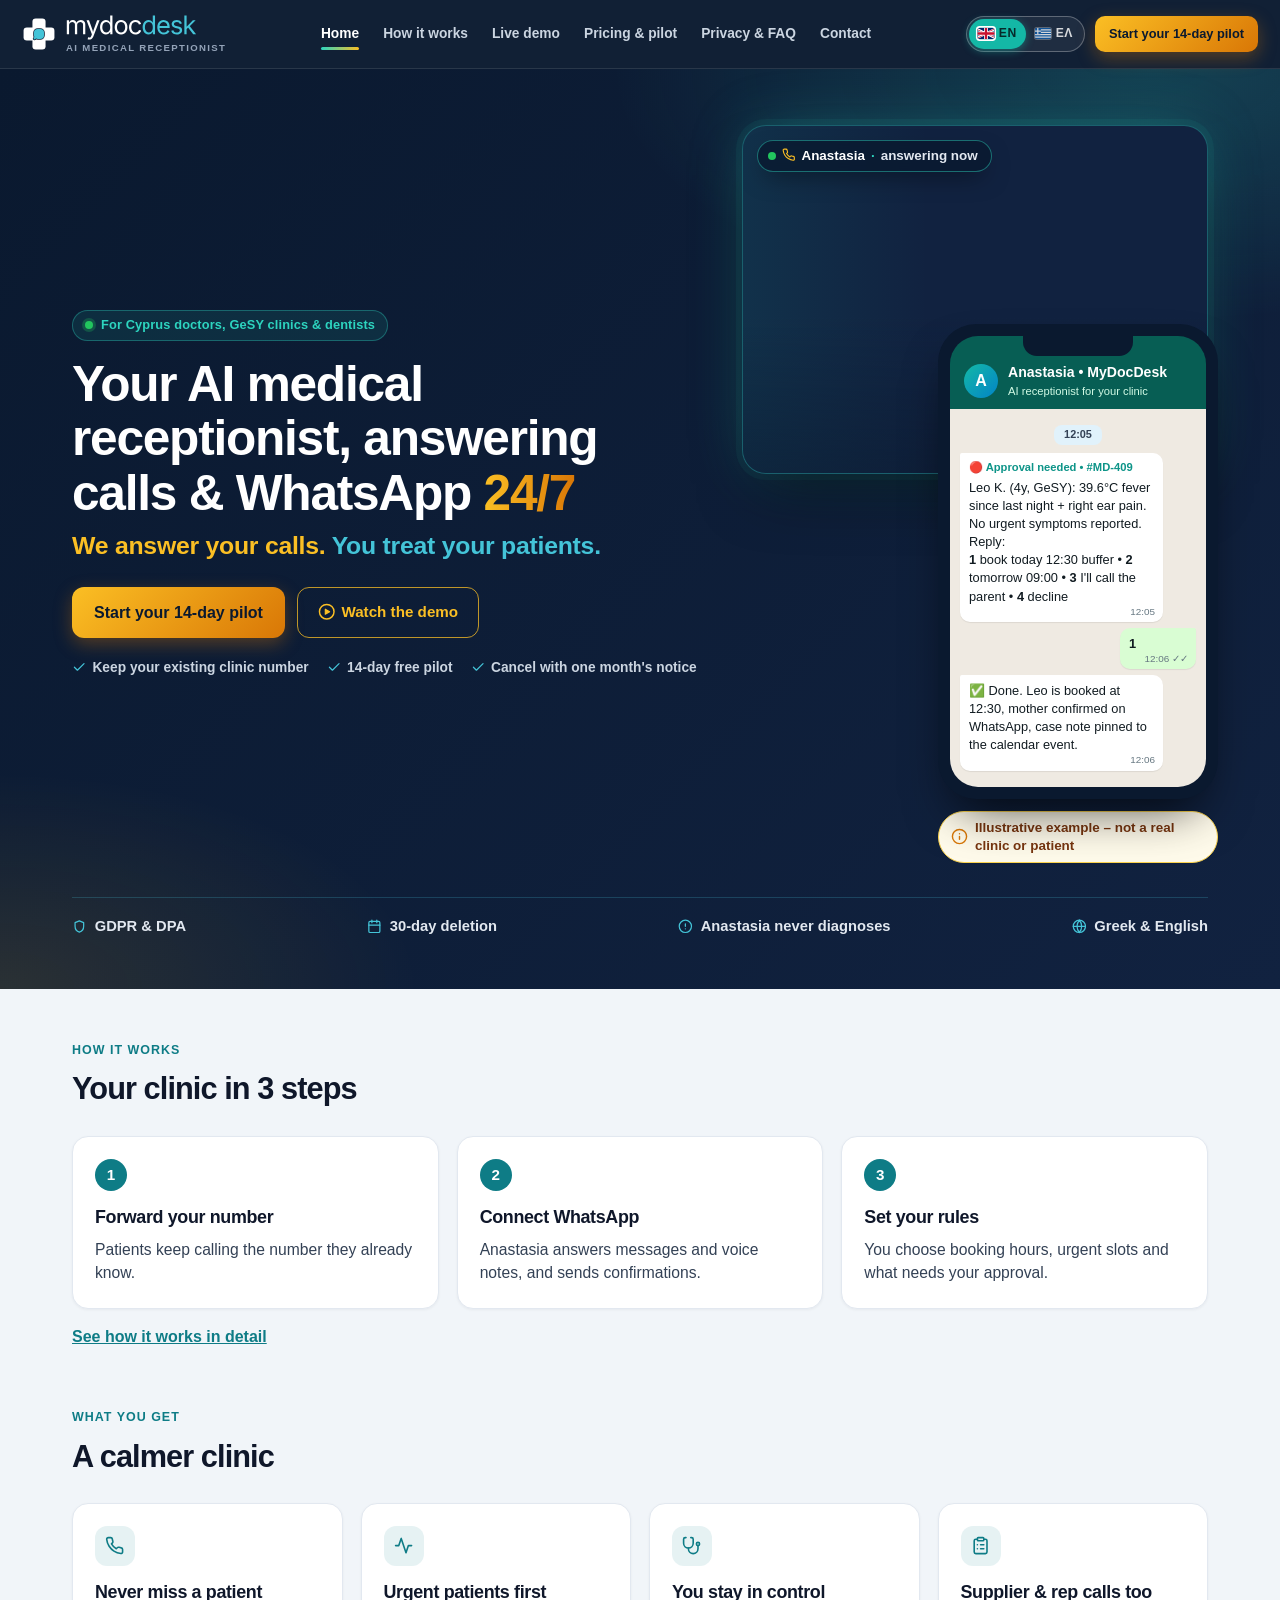
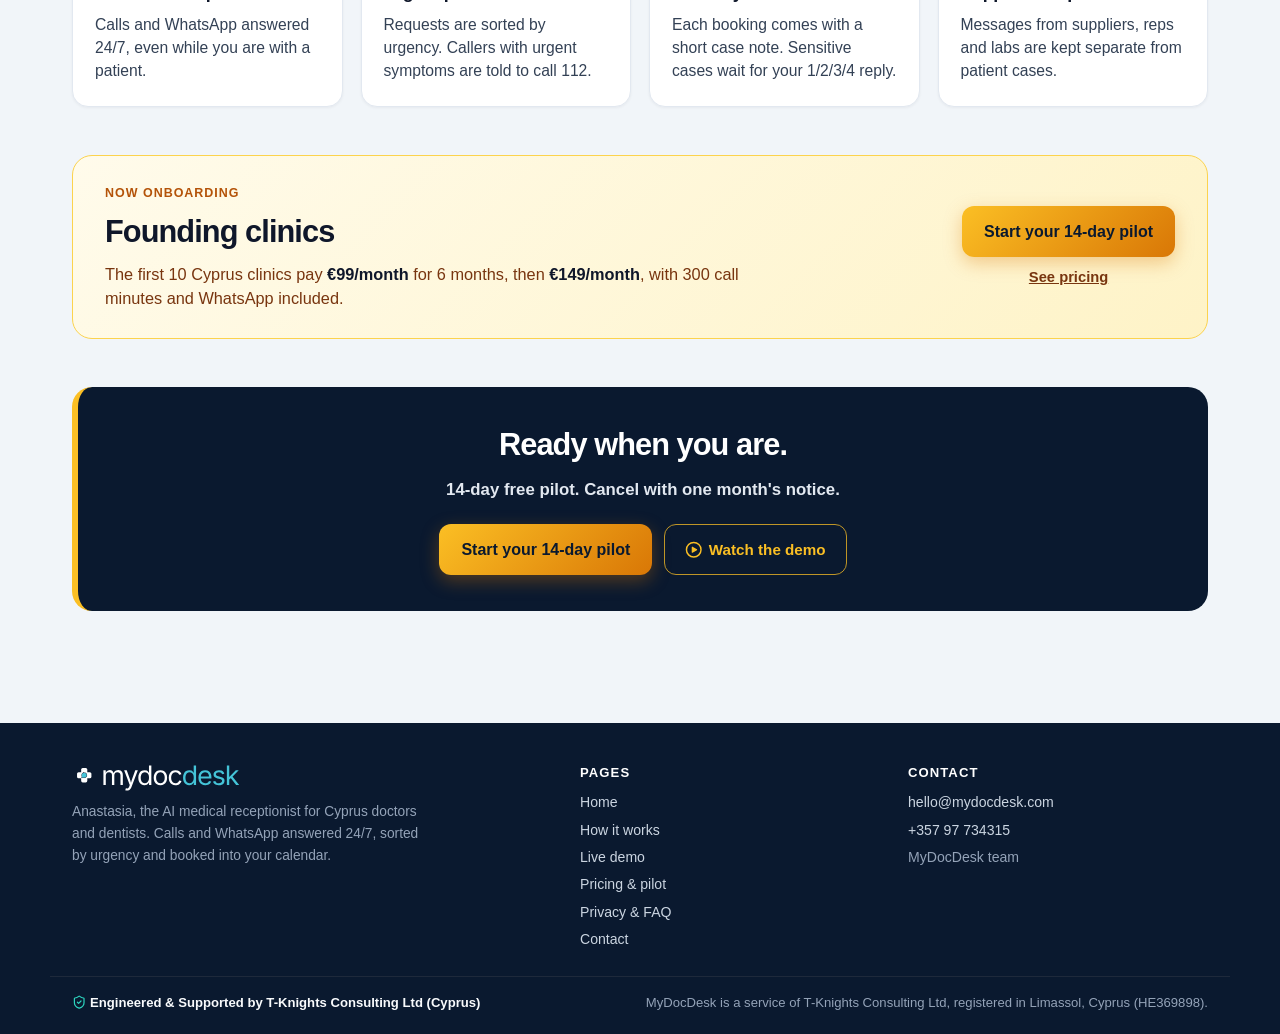
==== commit bcfa4b86: "Preview: 14-day pilot CTAs + header button on every page, pilot email wording, 'Watch the demo', fou" ====
--- a/index.html
+++ b/index.html
@@ -27,8 +27,8 @@
   <link rel="icon" type="image/svg+xml" href="./assets/brand/favicon-32.svg" />
   <link rel="icon" type="image/png" sizes="32x32" href="./assets/brand/favicon-32.png" />
   <link rel="apple-touch-icon" href="./apple-touch-icon.png" />
-  <link rel="stylesheet" href="./styles.css?v=20261119a" />
-  <link rel="stylesheet" href="./site.css?v=20261119a" />
+  <link rel="stylesheet" href="./styles.css?v=20261119b" />
+  <link rel="stylesheet" href="./site.css?v=20261119b" />
   <script>
     (function () {
       try {
@@ -134,7 +134,7 @@
         <p class="mp-tagline"><span class="mp-tag-a">We answer your calls.</span> <span class="mp-tag-b">You treat your patients.</span></p>
         <div class="mp-hero-actions">
           <a href="./contact.html" class="pilot-cta-btn large" id="btn-pilot-hero">Start your 14-day pilot</a>
-          <a href="./demo.html" class="mp-btn-ghost" id="btn-demo-hero"><svg class="ico ico-play" viewBox="0 0 24 24" width="1em" height="1em" fill="none" stroke="currentColor" stroke-width="2" stroke-linecap="round" stroke-linejoin="round" aria-hidden="true" focusable="false"><circle cx="12" cy="12" r="10"/><path d="M10 8.5v7l6-3.5z" fill="currentColor" stroke-width="1.5"/></svg> Watch a 30-sec demo</a>
+          <a href="./demo.html" class="mp-btn-ghost" id="btn-demo-hero"><svg class="ico ico-play" viewBox="0 0 24 24" width="1em" height="1em" fill="none" stroke="currentColor" stroke-width="2" stroke-linecap="round" stroke-linejoin="round" aria-hidden="true" focusable="false"><circle cx="12" cy="12" r="10"/><path d="M10 8.5v7l6-3.5z" fill="currentColor" stroke-width="1.5"/></svg> Watch the demo</a>
         </div>
         <ul class="mp-hero-facts">
           <li><svg class="ico ico-check" viewBox="0 0 24 24" width="1em" height="1em" fill="none" stroke="currentColor" stroke-width="2" stroke-linecap="round" stroke-linejoin="round" aria-hidden="true" focusable="false"><path d="M20 6 9 17l-5-5"/></svg> Keep your existing clinic number</li>
@@ -244,7 +244,7 @@
         <div class="hp-founding-copy">
           <div class="hp-eyebrow hp-eyebrow-gold">Now onboarding</div>
           <h2 id="founding-title">Founding clinics</h2>
-          <p>The first 10 Cyprus clinics pay <strong>€99/month</strong> instead of the standard <strong>€149/month</strong>, with 300 call minutes and WhatsApp included.</p>
+          <p>The first 10 Cyprus clinics pay <strong>€99/month</strong> for 6 months, then <strong>€149/month</strong>, with 300 call minutes and WhatsApp included.</p>
         </div>
         <div class="hp-founding-actions">
           <a href="./contact.html" class="pilot-cta-btn large" id="btn-pilot-founding">Start your 14-day pilot</a>
@@ -258,7 +258,7 @@
       <p>14-day free pilot. Cancel with one month's notice.</p>
       <div class="hp-final-actions">
         <a href="./contact.html" class="pilot-cta-btn large" id="btn-pilot-final">Start your 14-day pilot</a>
-        <a href="./demo.html" class="mp-btn-ghost" id="btn-demo-final"><svg class="ico ico-play" viewBox="0 0 24 24" width="1em" height="1em" fill="none" stroke="currentColor" stroke-width="2" stroke-linecap="round" stroke-linejoin="round" aria-hidden="true" focusable="false"><circle cx="12" cy="12" r="10"/><path d="M10 8.5v7l6-3.5z" fill="currentColor" stroke-width="1.5"/></svg> Watch a 30-sec demo</a>
+        <a href="./demo.html" class="mp-btn-ghost" id="btn-demo-final"><svg class="ico ico-play" viewBox="0 0 24 24" width="1em" height="1em" fill="none" stroke="currentColor" stroke-width="2" stroke-linecap="round" stroke-linejoin="round" aria-hidden="true" focusable="false"><circle cx="12" cy="12" r="10"/><path d="M10 8.5v7l6-3.5z" fill="currentColor" stroke-width="1.5"/></svg> Watch the demo</a>
       </div>
     </section>
   </main>
@@ -303,8 +303,8 @@
     <a href="./contact.html" class="mjump-btn"><span class="mj-ico" aria-hidden="true"><svg class="ico ico-mail" viewBox="0 0 24 24" width="1em" height="1em" fill="none" stroke="currentColor" stroke-width="2" stroke-linecap="round" stroke-linejoin="round" aria-hidden="true" focusable="false"><rect x="2" y="4" width="20" height="16" rx="2"/><path d="m22 7-10 6L2 7"/></svg></span><span class="mj-lbl">Contact</span></a>
   </nav>
 
-  <script src="./i18n.js?v=20261119a"></script>
-  <script src="./i18n-el.js?v=20261119a"></script>
-  <script src="./site.js?v=20261119a"></script>
+  <script src="./i18n.js?v=20261119b"></script>
+  <script src="./i18n-el.js?v=20261119b"></script>
+  <script src="./site.js?v=20261119b"></script>
 </body>
 </html>
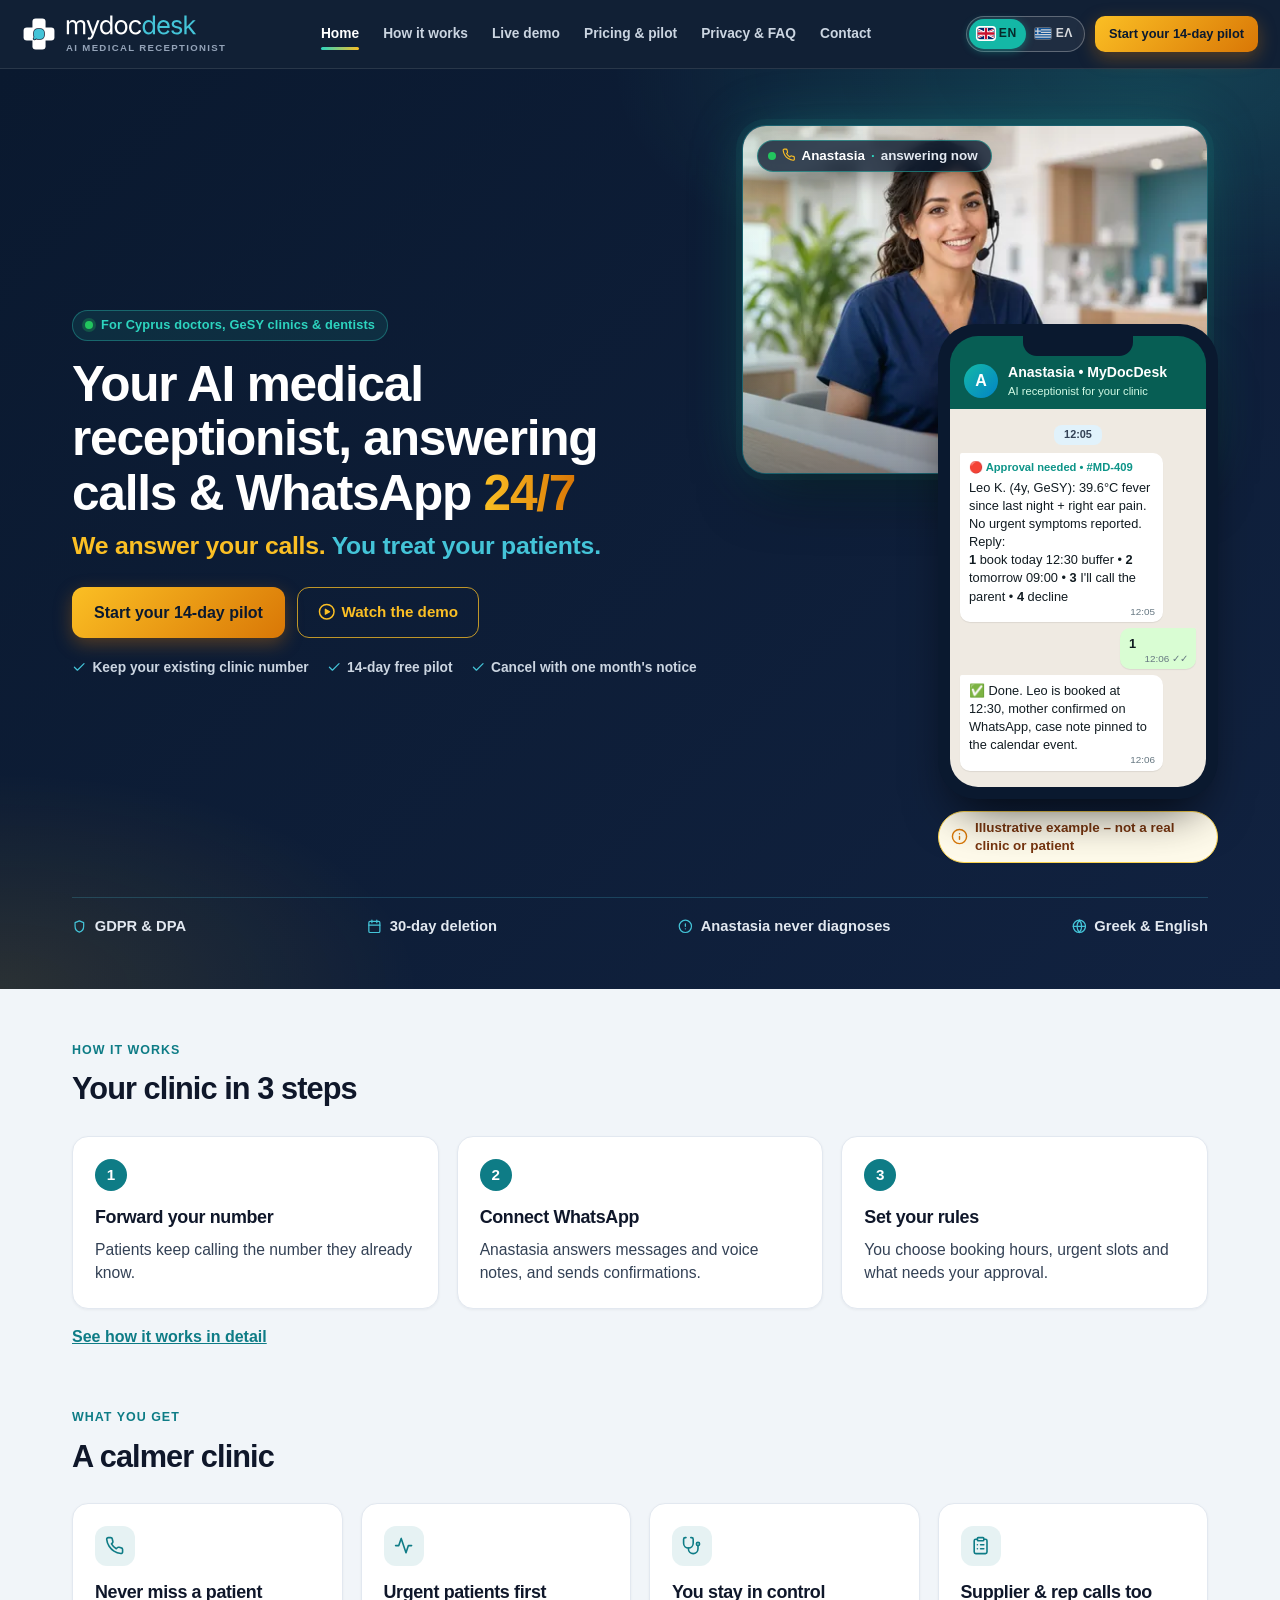
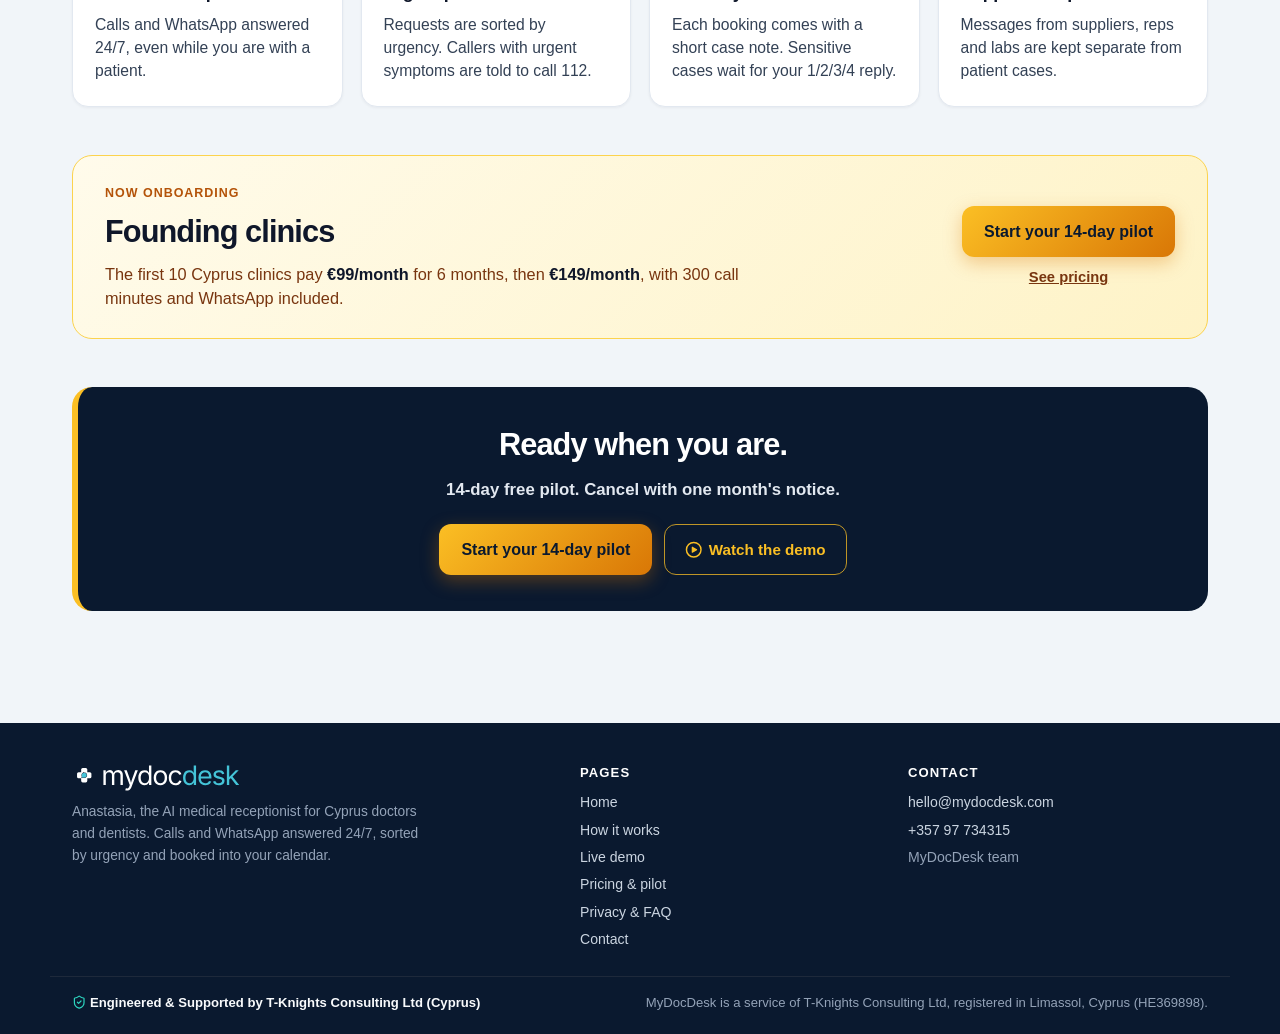
==== commit 4080d312: "Preview: decluttered live demo page (EN+EL) from The Designer's mock-up - demo.html rebuilt: compact" ====
--- a/index.html
+++ b/index.html
@@ -27,8 +27,8 @@
   <link rel="icon" type="image/svg+xml" href="./assets/brand/favicon-32.svg" />
   <link rel="icon" type="image/png" sizes="32x32" href="./assets/brand/favicon-32.png" />
   <link rel="apple-touch-icon" href="./apple-touch-icon.png" />
-  <link rel="stylesheet" href="./styles.css?v=20261119b" />
-  <link rel="stylesheet" href="./site.css?v=20261119b" />
+  <link rel="stylesheet" href="./styles.css?v=20261119c" />
+  <link rel="stylesheet" href="./site.css?v=20261119c" />
   <script>
     (function () {
       try {
@@ -303,8 +303,8 @@
     <a href="./contact.html" class="mjump-btn"><span class="mj-ico" aria-hidden="true"><svg class="ico ico-mail" viewBox="0 0 24 24" width="1em" height="1em" fill="none" stroke="currentColor" stroke-width="2" stroke-linecap="round" stroke-linejoin="round" aria-hidden="true" focusable="false"><rect x="2" y="4" width="20" height="16" rx="2"/><path d="m22 7-10 6L2 7"/></svg></span><span class="mj-lbl">Contact</span></a>
   </nav>
 
-  <script src="./i18n.js?v=20261119b"></script>
-  <script src="./i18n-el.js?v=20261119b"></script>
-  <script src="./site.js?v=20261119b"></script>
+  <script src="./i18n.js?v=20261119c"></script>
+  <script src="./i18n-el.js?v=20261119c"></script>
+  <script src="./site.js?v=20261119c"></script>
 </body>
 </html>
